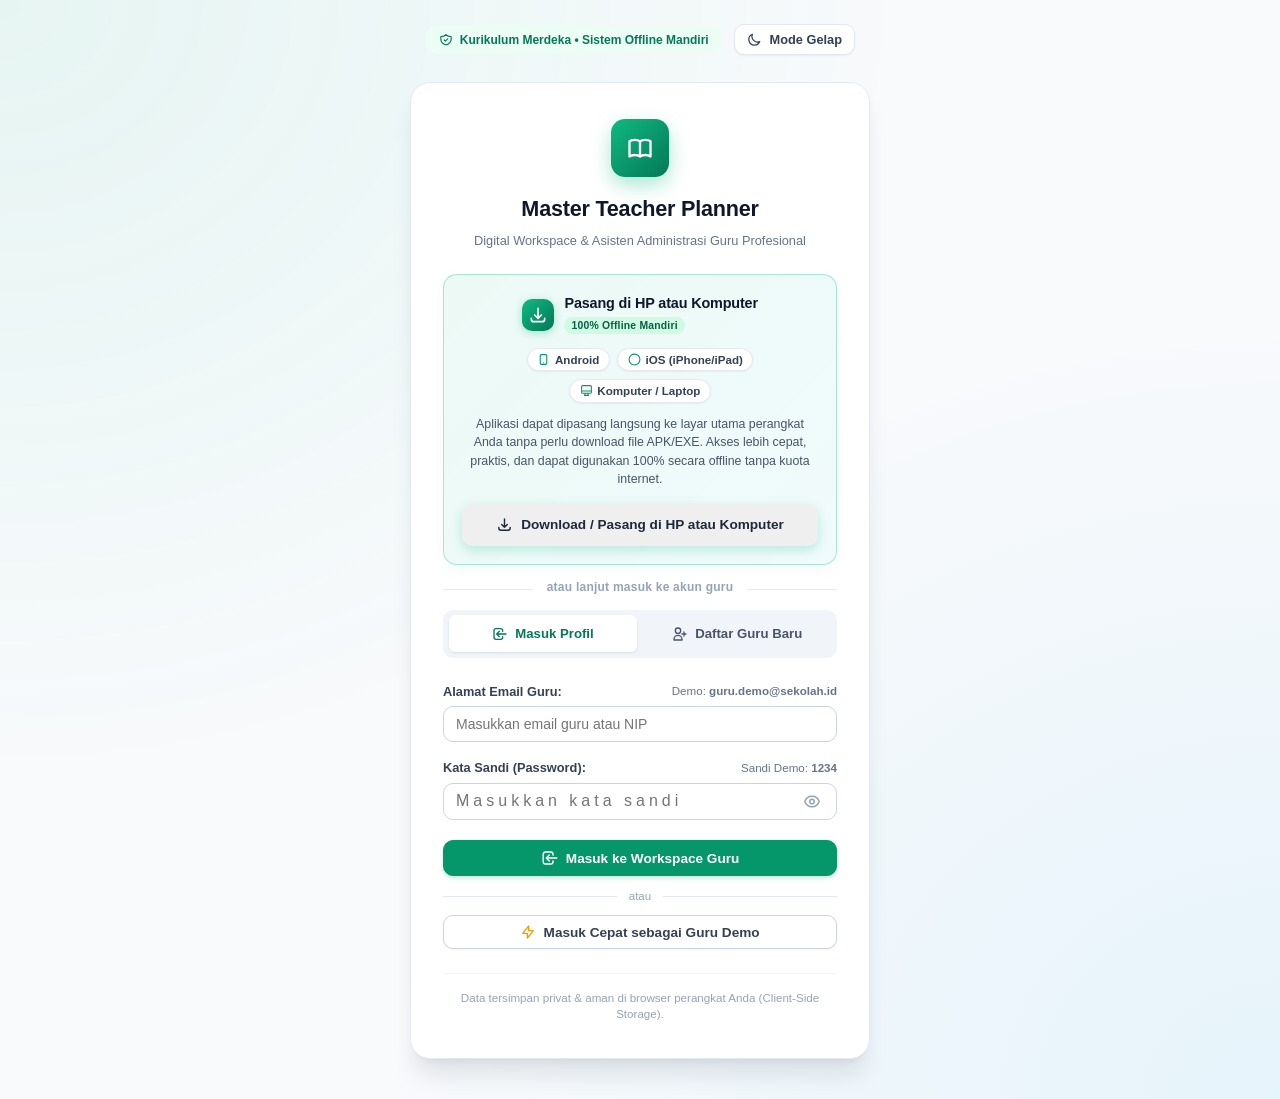
==== index.html @ 34a0576b "feat: inisialisasi struktur lengkap Master Teacher Planner v2.0.4" ====
<!DOCTYPE html>
<html lang="id">
<head>
  <meta charset="UTF-8">
  <meta name="viewport" content="width=device-width, initial-scale=1.0">
  <title>Master Teacher Planner - Perencana & Asisten Administrasi Guru Profesional</title>
  <meta name="description" content="Aplikasi perencana pembelajaran guru lengkap dengan modul ajar RPP, jadwal mengajar, buku nilai digital, absensi, denah tempat duduk, pelacak koreksi tugas, dan asisten AI Kurikulum Merdeka.">
  <meta name="theme-color" content="#059669">
  <meta name="apple-mobile-web-app-capable" content="yes">
  <meta name="apple-mobile-web-app-status-bar-style" content="black-translucent">
  <meta name="apple-mobile-web-app-title" content="TeacherPlanner">
  <link rel="apple-touch-icon" href="icon-192.png">
  <link rel="icon" type="image/png" sizes="192x192" href="icon-192.png">
  <link rel="icon" type="image/png" sizes="512x512" href="icon-512.png">
  <link rel="icon" type="image/svg+xml" href="icon.svg">
  <link rel="manifest" href="manifest.webmanifest">
  <link rel="stylesheet" href="styles.css">
</head>
<body>
  <div id="auth-screen" class="auth-screen" style="display: none;">
    <!-- Top Bar with Centered Pill & Theme Toggle -->
    <div class="auth-top-bar">
      <div class="auth-top-bar-inner">
        <div class="auth-badge-pill">
          <svg width="14" height="14" fill="none" stroke="currentColor" stroke-width="2" viewBox="0 0 24 24"><path stroke-linecap="round" stroke-linejoin="round" d="M9 12l2 2 4-4m5.618-4.016A11.955 11.955 0 0112 2.944a11.955 11.955 0 01-8.618 3.04A12.02 12.02 0 003 9c0 5.591 3.824 10.29 9 11.622 5.176-1.332 9-6.03 9-11.622 0-1.042-.133-2.052-.382-3.016z"/></svg>
          <span>Kurikulum Merdeka • Sistem Offline Mandiri</span>
        </div>
        <button type="button" class="btn btn-secondary btn-sm btn-theme-toggle" onclick="ThemeManager.toggleTheme()" title="Ubah Mode Gelap / Terang">
          <svg class="auth-theme-moon" width="15" height="15" fill="none" stroke="currentColor" stroke-width="2" viewBox="0 0 24 24"><path stroke-linecap="round" stroke-linejoin="round" d="M20.354 15.354A9 9 0 018.646 3.646 9.003 9.003 0 0012 21a9.003 9.003 0 008.354-5.646z"/></svg>
          <svg class="auth-theme-sun" width="15" height="15" fill="none" stroke="currentColor" stroke-width="2" viewBox="0 0 24 24" style="display:none;"><path stroke-linecap="round" stroke-linejoin="round" d="M12 3v1m0 16v1m9-9h-1M4 12H3m15.364 6.364l-.707-.707M6.343 6.343l-.707-.707m12.728 0l-.707.707M6.343 17.657l-.707.707M16 12a4 4 0 11-8 0 4 4 0 018 0z"/></svg>
          <span class="auth-theme-label" id="auth-theme-label">Mode Gelap</span>
        </button>
      </div>
    </div>

    <div class="auth-container">
      <div class="auth-card">
        
        <!-- Brand Header -->
        <div class="auth-header">
          <div class="auth-logo">
            <svg width="28" height="28" fill="none" stroke="currentColor" stroke-width="2" viewBox="0 0 24 24">
              <path stroke-linecap="round" stroke-linejoin="round" d="M12 6.253v13m0-13C10.832 5.477 9.246 5 7.5 5S4.168 5.477 3 6.253v13C4.168 18.477 5.754 18 7.5 18s3.332.477 4.5 1.253m0-13C13.168 5.477 14.754 5 16.5 5c1.747 0 3.332.477 4.5 1.253v13C19.832 18.477 18.247 18 16.5 18c-1.746 0-3.332.477-4.5 1.253"/>
            </svg>
          </div>
          <h2>Master Teacher Planner</h2>
          <p>Digital Workspace & Asisten Administrasi Guru Profesional</p>
        </div>

        <!-- Pilihan Download / Pasang PWA Sebelum Masuk Login -->
        <div class="auth-pwa-choice-card" id="auth-pwa-choice-card">
          <div class="auth-pwa-choice-header">
            <div class="auth-pwa-choice-icon">
              <svg width="20" height="20" fill="none" stroke="currentColor" stroke-width="2" viewBox="0 0 24 24"><path stroke-linecap="round" stroke-linejoin="round" d="M4 16v1a3 3 0 003 3h10a3 3 0 003-3v-1m-4-4l-4 4m0 0l-4-4m4 4V4"/></svg>
            </div>
            <div class="auth-pwa-choice-title-wrap">
              <div class="auth-pwa-choice-title">Pasang di HP atau Komputer</div>
              <span class="auth-pwa-choice-badge">100% Offline Mandiri</span>
            </div>
          </div>

          <!-- Badges Kompatibilitas Multi-Perangkat -->
          <div class="auth-pwa-device-pills">
            <span class="pwa-device-pill">
              <svg width="13" height="13" fill="none" stroke="currentColor" stroke-width="2" viewBox="0 0 24 24"><path stroke-linecap="round" stroke-linejoin="round" d="M12 18h.01M8 21h8a2 2 0 002-2V5a2 2 0 00-2-2H8a2 2 0 00-2 2v14a2 2 0 002 2z"/></svg>
              <span>Android</span>
            </span>
            <span class="pwa-device-pill">
              <svg width="13" height="13" fill="none" stroke="currentColor" stroke-width="2" viewBox="0 0 24 24"><path stroke-linecap="round" stroke-linejoin="round" d="M12 2a10 10 0 100 20 10 10 0 000-20z"/></svg>
              <span>iOS (iPhone/iPad)</span>
            </span>
            <span class="pwa-device-pill">
              <svg width="13" height="13" fill="none" stroke="currentColor" stroke-width="2" viewBox="0 0 24 24"><path stroke-linecap="round" stroke-linejoin="round" d="M9.75 17L9 20l-1 1h8l-1-1-.75-3M3 13h18M5 17h14a2 2 0 002-2V5a2 2 0 00-2-2H5a2 2 0 00-2 2v10a2 2 0 002 2z"/></svg>
              <span>Komputer / Laptop</span>
            </span>
          </div>

          <!-- Narasi Rapi Bebas Teks Teknis -->
          <p class="auth-pwa-choice-narrative">
            Aplikasi dapat dipasang langsung ke layar utama perangkat Anda tanpa perlu download file APK/EXE. Akses lebih cepat, praktis, dan dapat digunakan 100% secara offline tanpa kuota internet.
          </p>

          <!-- Tombol Aksi Pasang PWA -->
          <button type="button" class="btn btn-emerald btn-block btn-pwa-action" id="btn-auth-pwa-install" onclick="PWAManager.promptInstall()" title="Pasang Master Teacher Planner di perangkat Anda">
            <svg width="17" height="17" fill="none" stroke="currentColor" stroke-width="2" viewBox="0 0 24 24"><path stroke-linecap="round" stroke-linejoin="round" d="M4 16v1a3 3 0 003 3h10a3 3 0 003-3v-1m-4-4l-4 4m0 0l-4-4m4 4V4"/></svg>
            <span id="btn-auth-pwa-label">Download / Pasang di HP atau Komputer</span>
          </button>
        </div>

        <!-- Pemisah Pilihan Sebelum Masuk Login -->
        <div class="auth-choice-divider">
          <span>atau lanjut masuk ke akun guru</span>
        </div>

        <!-- Auth Mode Tabs -->
        <div class="auth-tabs">
          <button type="button" class="auth-tab-btn active" id="tab-btn-login" onclick="AuthManager.switchAuthTab('login')">
            <svg width="16" height="16" fill="none" stroke="currentColor" stroke-width="2" viewBox="0 0 24 24"><path stroke-linecap="round" stroke-linejoin="round" d="M11 16l-4-4m0 0l4-4m-4 4h14m-5 4v1a3 3 0 01-3 3H6a3 3 0 01-3-3V7a3 3 0 013-3h7a3 3 0 013 3v1"/></svg>
            <span>Masuk Profil</span>
          </button>
          <button type="button" class="auth-tab-btn" id="tab-btn-register" onclick="AuthManager.switchAuthTab('register')">
            <svg width="16" height="16" fill="none" stroke="currentColor" stroke-width="2" viewBox="0 0 24 24"><path stroke-linecap="round" stroke-linejoin="round" d="M18 9v3m0 0v3m0-3h3m-3 0h-3m-2-5a4 4 0 11-8 0 4 4 0 018 0zM3 20a6 6 0 0112 0v1H3v-1z"/></svg>
            <span>Daftar Guru Baru</span>
          </button>
        </div>

        <!-- TAB 1: FORM LOGIN PROFIL GURU -->
        <div class="auth-tab-pane active" id="pane-auth-login">
          <form id="form-login-teacher" onsubmit="AuthManager.handleLogin(event)">
            <div class="form-group">
              <div style="display:flex; justify-content:space-between; align-items:center; margin-bottom:0.35rem;">
                <label for="login-email-input" class="form-label" style="margin-bottom:0;">Alamat Email Guru:</label>
                <span class="auth-hint-text">Demo: <strong>guru.demo@sekolah.id</strong></span>
              </div>
              <input type="text" id="login-email-input" class="form-control" placeholder="Masukkan email guru atau NIP" required autocomplete="username">
            </div>

            <div class="form-group">
              <div style="display:flex; justify-content:space-between; align-items:center; margin-bottom:0.35rem;">
                <label for="login-password-input" class="form-label" style="margin-bottom:0;">Kata Sandi (Password):</label>
                <span class="auth-hint-text">Sandi Demo: <strong>1234</strong></span>
              </div>
              <div class="pin-input-wrap">
                <input type="password" id="login-password-input" class="form-control" placeholder="Masukkan kata sandi" maxlength="32" required autocomplete="current-password">
                <button type="button" class="btn-toggle-pin" onclick="AuthManager.togglePinVisibility('login-password-input')" title="Lihat/Sembunyikan Sandi">
                  <svg width="18" height="18" fill="none" stroke="currentColor" stroke-width="2" viewBox="0 0 24 24"><path stroke-linecap="round" stroke-linejoin="round" d="M15 12a3 3 0 11-6 0 3 3 0 016 0z"/><path stroke-linecap="round" stroke-linejoin="round" d="M2.458 12C3.732 7.943 7.523 5 12 5c4.478 0 8.268 2.943 9.542 7-1.274 4.057-5.064 7-9.542 7-4.477 0-8.268-2.943-9.542-7z"/></svg>
                </button>
              </div>
            </div>

            <div class="auth-actions">
              <button type="submit" class="btn btn-primary btn-block btn-lg" id="btn-login-submit">
                <svg width="18" height="18" fill="none" stroke="currentColor" stroke-width="2" viewBox="0 0 24 24"><path stroke-linecap="round" stroke-linejoin="round" d="M11 16l-4-4m0 0l4-4m-4 4h14m-5 4v1a3 3 0 01-3 3H6a3 3 0 01-3-3V7a3 3 0 013-3h7a3 3 0 013 3v1"/></svg>
                <span>Masuk ke Workspace Guru</span>
              </button>

              <div class="auth-divider">
                <span>atau</span>
              </div>

              <button type="button" class="btn btn-secondary btn-block" id="btn-quick-demo" onclick="AuthManager.quickDemoLogin()" title="Masuk langsung ke akun percontohan Budi Pratama, S.Pd.">
                <svg width="16" height="16" fill="none" stroke="currentColor" stroke-width="2" viewBox="0 0 24 24" style="color:var(--amber-500);"><path stroke-linecap="round" stroke-linejoin="round" d="M13 10V3L4 14h7v7l9-11h-7z"/></svg>
                <span>Masuk Cepat sebagai Guru Demo</span>
              </button>
            </div>
          </form>
        </div>

        <!-- TAB 2: FORM REGISTRASI GURU BARU -->
        <div class="auth-tab-pane" id="pane-auth-register" style="display:none;">
          <form id="form-register-teacher" onsubmit="AuthManager.handleRegister(event)">
            <div class="form-group">
              <label for="reg-teacher-nama" class="form-label">Nama Lengkap & Gelar: *</label>
              <input type="text" id="reg-teacher-nama" class="form-control" placeholder="Contoh: Dra. Siti Nurhaliza, M.Pd." required>
            </div>

            <div class="form-group">
              <label for="reg-teacher-email" class="form-label">Alamat Email Guru: *</label>
              <input type="email" id="reg-teacher-email" class="form-control" placeholder="Contoh: siti.nurhaliza@sekolah.id" required>
            </div>

            <div class="form-grid-2">
              <div class="form-group">
                <label for="reg-teacher-nip" class="form-label">NIP / NUPTK:</label>
                <input type="text" id="reg-teacher-nip" class="form-control" placeholder="19850101 201001 2 001">
              </div>
              <div class="form-group">
                <label for="reg-teacher-mapel" class="form-label">Mata Pelajaran Utama: *</label>
                <input type="text" id="reg-teacher-mapel" class="form-control" placeholder="Contoh: Matematika" required>
              </div>
            </div>

            <div class="form-group">
              <label for="reg-teacher-sekolah" class="form-label">Nama Sekolah / Madrasah: *</label>
              <input type="text" id="reg-teacher-sekolah" class="form-control" placeholder="Contoh: SMA Negeri 1 Maju Jaya" required>
            </div>

            <div class="form-group">
              <label for="reg-teacher-pin" class="form-label">Buat Kata Sandi / Password: *</label>
              <div class="pin-input-wrap">
                <input type="password" id="reg-teacher-pin" class="form-control" placeholder="Minimal 4 karakter (contoh: 1234)" maxlength="32" required>
                <button type="button" class="btn-toggle-pin" onclick="AuthManager.togglePinVisibility('reg-teacher-pin')" title="Lihat/Sembunyikan Sandi">
                  <svg width="18" height="18" fill="none" stroke="currentColor" stroke-width="2" viewBox="0 0 24 24"><path stroke-linecap="round" stroke-linejoin="round" d="M15 12a3 3 0 11-6 0 3 3 0 016 0z"/><path stroke-linecap="round" stroke-linejoin="round" d="M2.458 12C3.732 7.943 7.523 5 12 5c4.478 0 8.268 2.943 9.542 7-1.274 4.057-5.064 7-9.542 7-4.477 0-8.268-2.943-9.542-7z"/></svg>
                </button>
              </div>
            </div>

            <div class="form-group" style="margin-top:0.65rem; background:linear-gradient(135deg, rgba(16,185,129,0.06), rgba(6,182,212,0.04)); border:1px dashed rgba(16,185,129,0.35); border-radius:var(--radius-md); padding:0.75rem;">
              <div style="display:flex; justify-content:space-between; align-items:center; margin-bottom:0.35rem;">
                <label for="reg-teacher-gas-url" class="form-label" style="margin-bottom:0; font-size:0.775rem; font-weight:700;">
                  <span style="color:var(--emerald-600);">☁️</span> Tautan Database Google Sheets (Opsional):
                </label>
                <span id="reg-cloud-status-badge" style="font-size:0.65rem; font-weight:700; color:var(--slate-500);">Opsional</span>
              </div>
              <input type="url" id="reg-teacher-gas-url" class="form-control" placeholder="https://script.google.com/macros/s/.../exec" style="font-size:0.75rem; padding:0.45rem 0.65rem;">
              <div style="font-size:0.7rem; color:var(--slate-500); margin-top:0.35rem; line-height:1.35;">
                Jika diisi, akun guru dan data Anda langsung tersambung dan disimpan ke Google Spreadsheet Anda.
              </div>
            </div>

            <div class="auth-actions">
              <button type="submit" class="btn btn-primary btn-block btn-lg">
                <svg width="18" height="18" fill="none" stroke="currentColor" stroke-width="2" viewBox="0 0 24 24"><path stroke-linecap="round" stroke-linejoin="round" d="M18 9v3m0 0v3m0-3h3m-3 0h-3m-2-5a4 4 0 11-8 0 4 4 0 018 0zM3 20a6 6 0 0112 0v1H3v-1z"/></svg>
                <span>Daftar & Buka Workspace Baru</span>
              </button>
            </div>
          </form>
        </div>

        <!-- Footer Info -->
        <div class="auth-footer">
          <span>Data tersimpan privat & aman di browser perangkat Anda (Client-Side Storage).</span>
        </div>
      </div>
    </div>
  </div>
  <div id="app-root" style="display: none;">

    <!-- ====================================================================
         Desktop Sidebar Navigation
         ==================================================================== -->
    <aside class="app-sidebar" id="app-sidebar">
      <div class="sidebar-brand">
        <div class="brand-icon">
          <svg width="22" height="22" fill="none" stroke="currentColor" stroke-width="2" viewBox="0 0 24 24">
            <path stroke-linecap="round" stroke-linejoin="round" d="M12 6.253v13m0-13C10.832 5.477 9.246 5 7.5 5S4.168 5.477 3 6.253v13C4.168 18.477 5.754 18 7.5 18s3.332.477 4.5 1.253m0-13C13.168 5.477 14.754 5 16.5 5c1.747 0 3.332.477 4.5 1.253v13C19.832 18.477 18.247 18 16.5 18c-1.746 0-3.332.477-4.5 1.253"/>
          </svg>
        </div>
        <div class="brand-meta">
          <h1>Teacher Planner</h1>
          <span>Master Guru v1.0</span>
        </div>
        <!-- Mobile Drawer Close Button -->
        <button class="sidebar-close-btn" id="btn-sidebar-close" aria-label="Tutup Menu" onclick="Navigation.closeMobileSidebar()">&times;</button>
      </div>

      <nav class="sidebar-nav">
        <div class="nav-section-title">Menu Utama</div>
        <button class="nav-link active" data-view="view-dashboard" onclick="Navigation.switchView('view-dashboard')">
          <svg width="18" height="18" fill="none" stroke="currentColor" stroke-width="2" viewBox="0 0 24 24"><path stroke-linecap="round" stroke-linejoin="round" d="M3 12l2-2m0 0l7-7 7 7M5 10v10a1 1 0 001 1h3m10-11l2 2m-2-2v10a1 1 0 01-1 1h-3m-6 0a1 1 0 001-1v-4a1 1 0 011-1h2a1 1 0 011 1v4a1 1 0 001 1m-6 0h6"/></svg>
          <span>Dashboard</span>
        </button>

        <button class="nav-link" data-view="view-planner" onclick="Navigation.switchView('view-planner')">
          <svg width="18" height="18" fill="none" stroke="currentColor" stroke-width="2" viewBox="0 0 24 24"><path stroke-linecap="round" stroke-linejoin="round" d="M9 12h6m-6 4h6m2 5H7a2 2 0 01-2-2V5a2 2 0 012-2h5.586a1 1 0 01.707.293l5.414 5.414a1 1 0 01.293.707V19a2 2 0 01-2 2z"/></svg>
          <span>Modul & RPP</span>
          <span class="badge" id="sidebar-badge-rpp">2</span>
        </button>

        <button class="nav-link" data-view="view-repository" onclick="Navigation.switchView('view-repository')">
          <svg width="18" height="18" fill="none" stroke="currentColor" stroke-width="2" viewBox="0 0 24 24"><path stroke-linecap="round" stroke-linejoin="round" d="M19 11H5m14 0a2 2 0 012 2v6a2 2 0 01-2 2H5a2 2 0 01-2-2v-6a2 2 0 012-2m14 0V9a2 2 0 00-2-2M5 11V9a2 2 0 012-2m0 0V5a2 2 0 012-2h6a2 2 0 012 2v2M7 7h10"/></svg>
          <span>Materi & Media</span>
          <span class="badge" id="sidebar-badge-materials">2</span>
        </button>

        <button class="nav-link" data-view="view-questions" onclick="Navigation.switchView('view-questions')">
          <svg width="18" height="18" fill="none" stroke="currentColor" stroke-width="2" viewBox="0 0 24 24"><path stroke-linecap="round" stroke-linejoin="round" d="M9 5H7a2 2 0 00-2 2v12a2 2 0 002 2h10a2 2 0 002-2V7a2 2 0 00-2-2h-2M9 5a2 2 0 002 2h2a2 2 0 002-2M9 5a2 2 0 012-2h2a2 2 0 012 2m-3 7h3m-3 4h3m-6-4h.01M9 16h.01"/></svg>
          <span>Bank Soal & Asesmen</span>
          <span class="badge" id="sidebar-badge-questions">8</span>
        </button>

        <button class="nav-link" data-view="view-timetable" onclick="Navigation.switchView('view-timetable')">
          <svg width="18" height="18" fill="none" stroke="currentColor" stroke-width="2" viewBox="0 0 24 24"><path stroke-linecap="round" stroke-linejoin="round" d="M8 7V3m8 4V3m-9 8h10M5 21h14a2 2 0 002-2V7a2 2 0 00-2-2H5a2 2 0 00-2 2v12a2 2 0 002 2z"/></svg>
          <span>Jadwal & Kalender</span>
        </button>

        <button class="nav-link" data-view="view-gradebook" onclick="Navigation.switchView('view-gradebook')">
          <svg width="18" height="18" fill="none" stroke="currentColor" stroke-width="2" viewBox="0 0 24 24"><path stroke-linecap="round" stroke-linejoin="round" d="M9 19v-6a2 2 0 00-2-2H5a2 2 0 00-2 2v6a2 2 0 002 2h2a2 2 0 002-2zm0 0V9a2 2 0 012-2h2a2 2 0 012 2v10m-6 0a2 2 0 002 2h2a2 2 0 002-2m0 0V5a2 2 0 012-2h2a2 2 0 012 2v14a2 2 0 01-2 2h-2a2 2 0 01-2-2z"/></svg>
          <span>Buku Nilai Digital</span>
        </button>

        <div class="nav-section-title">Pengelolaan Kelas</div>
        <button class="nav-link" data-view="view-classroom" onclick="Navigation.switchView('view-classroom')">
          <svg width="18" height="18" fill="none" stroke="currentColor" stroke-width="2" viewBox="0 0 24 24"><path stroke-linecap="round" stroke-linejoin="round" d="M17 20h5v-2a3 3 0 00-5.356-1.857M17 20H7m10 0v-2c0-.656-.126-1.283-.356-1.857M7 20H2v-2a3 3 0 015.356-1.857M7 20v-2c0-.656.126-1.283.356-1.857m0 0a5.002 5.002 0 019.288 0M15 7a3 3 0 11-6 0 3 3 0 016 0zm6 3a2 2 0 11-4 0 2 2 0 014 0zM7 10a2 2 0 11-4 0 2 2 0 014 0z"/></svg>
          <span>Kelas & Absensi</span>
        </button>

        <button class="nav-link" data-view="view-tasks" onclick="Navigation.switchView('view-tasks')">
          <svg width="18" height="18" fill="none" stroke="currentColor" stroke-width="2" viewBox="0 0 24 24"><path stroke-linecap="round" stroke-linejoin="round" d="M9 5H7a2 2 0 00-2 2v12a2 2 0 002 2h10a2 2 0 002-2V7a2 2 0 00-2-2h-2M9 5a2 2 0 002 2h2a2 2 0 002-2M9 5a2 2 0 012-2h2a2 2 0 012 2m-6 9l2 2 4-4"/></svg>
          <span>Koreksi & Tugas Guru</span>
        </button>

        <div class="nav-section-title">Kecerdasan & Ekspor</div>
        <button class="nav-link" data-view="view-ai-export" onclick="Navigation.switchView('view-ai-export')">
          <svg width="18" height="18" fill="none" stroke="currentColor" stroke-width="2" viewBox="0 0 24 24"><path stroke-linecap="round" stroke-linejoin="round" d="M13 10V3L4 14h7v7l9-11h-7z"/></svg>
          <span>Asisten AI & Ekspor</span>
        </button>

        <div class="nav-section-title">Pengaturan</div>
        <button class="nav-link" data-view="view-school-profile" id="nav-btn-school-settings" onclick="Navigation.switchView('view-school-profile')" title="Kustomisasi Profil Sekolah & Logo KOP">
          <svg width="18" height="18" fill="none" stroke="currentColor" stroke-width="2" viewBox="0 0 24 24"><path stroke-linecap="round" stroke-linejoin="round" d="M19 21V5a2 2 0 00-2-2H7a2 2 0 00-2 2v16m14 0h2m-2 0h-5m-9 0H3m2 0h5M9 7h1m-1 4h1m4-4h1m-1 4h1m-5 10v-5a1 1 0 011-1h2a1 1 0 011 1v5m-4 0h4"/></svg>
          <span>Profil & Logo Sekolah</span>
        </button>
        <button class="nav-link" id="nav-btn-cloud-sync" onclick="CloudDBManager.openSyncModal()" title="Koneksi & Sinkronisasi Database Google Sheets">
          <svg width="18" height="18" fill="none" stroke="currentColor" stroke-width="2" viewBox="0 0 24 24"><path stroke-linecap="round" stroke-linejoin="round" d="M3 15a4 4 0 004 4h9a5 5 0 10-.1-9.999 5.002 5.002 0 00-9.78 2.096A4.001 4.001 0 003 15z"/></svg>
          <span>Database Google Sheets</span>
          <span class="badge" id="sidebar-badge-cloud" style="background:var(--slate-400); color:#fff; font-size:0.65rem; padding:1px 6px;">Offline</span>
        </button>
      </nav>

      <!-- Sidebar Teacher Profile Card & Logout -->
      <div class="sidebar-footer">
        <div class="user-card" onclick="AuthManager.openSwitchModal()" title="Klik untuk beralih profil guru">
          <div class="avatar-circle bind-avatar-initial">B</div>
          <div class="user-info">
            <div class="user-name bind-user-name">Memuat profil...</div>
            <div class="user-role bind-school-name">Memuat sekolah...</div>
          </div>
          <svg width="16" height="16" fill="none" stroke="currentColor" stroke-width="2" viewBox="0 0 24 24" style="color: var(--slate-400);"><path stroke-linecap="round" stroke-linejoin="round" d="M8 9l4-4 4 4m0 6l-4 4-4-4"/></svg>
        </div>
        <div class="sidebar-footer-actions" style="display: flex; gap: 0.35rem; margin-top: 0.5rem;">
          <button class="btn btn-ghost btn-xs" onclick="Navigation.switchView('view-school-profile')" title="Pengaturan Identitas & Logo KOP" style="flex: 1; justify-content: center; font-size: 0.725rem;">
            <svg width="13" height="13" fill="none" stroke="currentColor" stroke-width="2" viewBox="0 0 24 24"><path stroke-linecap="round" stroke-linejoin="round" d="M10.325 4.317c.426-1.756 2.924-1.756 3.35 0a1.724 1.724 0 002.573 1.066c1.543-.94 3.31.826 2.37 2.37a1.724 1.724 0 001.065 2.572c1.756.426 1.756 2.924 0 3.35a1.724 1.724 0 00-1.066 2.573c.94 1.543-.826 3.31-2.37 2.37a1.724 1.724 0 00-2.572 1.065c-.426 1.756-2.924 1.756-3.35 0a1.724 1.724 0 00-2.573-1.066c-1.543.94-3.31-.826-2.37-2.37a1.724 1.724 0 00-1.065-2.572c-1.756-.426-1.756-2.924 0-3.35a1.724 1.724 0 001.066-2.573c-.94-1.543.826-3.31 2.37-2.37.996.608 2.296.07 2.572-1.065z"/><circle cx="12" cy="12" r="3"/></svg>
            <span>Atur Logo</span>
          </button>
          <button class="btn btn-ghost btn-xs btn-logout" onclick="AuthManager.logout()" title="Keluar dari akun guru" style="flex: 1; justify-content: center; font-size: 0.725rem;">
            <svg width="13" height="13" fill="none" stroke="currentColor" stroke-width="2" viewBox="0 0 24 24"><path stroke-linecap="round" stroke-linejoin="round" d="M17 16l4-4m0 0l-4-4m4 4H7m6 4v1a3 3 0 01-3 3H6a3 3 0 01-3-3V7a3 3 0 013-3h4a3 3 0 013 3v1"/></svg>
            <span>Keluar</span>
          </button>
        </div>
      </div>
    </aside>

    <!-- Mobile Drawer Backdrop Overlay -->
    <div class="sidebar-backdrop" id="sidebar-backdrop" onclick="Navigation.closeMobileSidebar()"></div>

    <!-- ====================================================================
         Main App Content Area
         ==================================================================== -->
    <main class="app-main">
      <!-- Sticky Top Header -->
      <header class="app-header">
        <div class="header-left">
          <button class="mobile-menu-btn" id="btn-mobile-toggle" aria-label="Buka Menu" onclick="Navigation.toggleMobileSidebar()">
            <svg width="22" height="22" fill="none" stroke="currentColor" stroke-width="2" viewBox="0 0 24 24"><path stroke-linecap="round" stroke-linejoin="round" d="M4 6h16M4 12h16M4 18h16"/></svg>
          </button>
          <div class="page-title-wrap">
            <h2 id="header-dynamic-title">Dashboard Guru</h2>
            <p><span class="bind-user-name">Guru</span> • <span class="bind-school-name">Sekolah</span></p>
          </div>
        </div>

        <div class="header-actions">
          <!-- Theme Toggle Button (Dark / Light Mode) -->
          <button class="btn btn-secondary btn-sm btn-theme-toggle" id="btn-theme-toggle" onclick="ThemeManager.toggleTheme()" title="Ubah Mode Gelap / Terang">
            <svg id="theme-icon-moon" width="15" height="15" fill="none" stroke="currentColor" stroke-width="2" viewBox="0 0 24 24"><path stroke-linecap="round" stroke-linejoin="round" d="M20.354 15.354A9 9 0 018.646 3.646 9.003 9.003 0 0012 21a9.003 9.003 0 008.354-5.646z"/></svg>
            <svg id="theme-icon-sun" width="15" height="15" fill="none" stroke="currentColor" stroke-width="2" viewBox="0 0 24 24" style="display:none;"><path stroke-linecap="round" stroke-linejoin="round" d="M12 3v1m0 16v1m9-9h-1M4 12H3m15.364 6.364l-.707-.707M6.343 6.343l-.707-.707m12.728 0l-.707.707M6.343 17.657l-.707.707M16 12a4 4 0 11-8 0 4 4 0 018 0z"/></svg>
            <span class="theme-label-text" id="theme-toggle-label">Mode Gelap</span>
          </button>
          <button class="btn btn-secondary btn-sm btn-header-extra" onclick="Navigation.switchView('view-school-profile')" title="Pengaturan Profil Sekolah & Logo KOP">
            <svg width="14" height="14" fill="none" stroke="currentColor" stroke-width="2" viewBox="0 0 24 24"><path stroke-linecap="round" stroke-linejoin="round" d="M19 21V5a2 2 0 00-2-2H7a2 2 0 00-2 2v16m14 0h2m-2 0h-5m-9 0H3m2 0h5M9 7h1m-1 4h1m4-4h1m-1 4h1m-5 10v-5a1 1 0 011-1h2a1 1 0 011 1v5m-4 0h4"/></svg>
            <span>Sekolah & Logo</span>
          </button>
          <button class="btn btn-secondary btn-sm btn-header-extra" onclick="Navigation.switchView('view-ai-export')">
            <svg width="14" height="14" fill="none" stroke="currentColor" stroke-width="2" viewBox="0 0 24 24"><path stroke-linecap="round" stroke-linejoin="round" d="M13 10V3L4 14h7v7l9-11h-7z"/></svg>
            <span>Asisten AI</span>
          </button>
          <button class="btn btn-secondary btn-sm btn-header-extra" id="btn-header-pwa-install" onclick="PWAManager.promptInstall()" title="Pasang aplikasi di HP atau Komputer" style="display:none;">
            <svg width="14" height="14" fill="none" stroke="currentColor" stroke-width="2" viewBox="0 0 24 24"><path stroke-linecap="round" stroke-linejoin="round" d="M4 16v1a3 3 0 003 3h10a3 3 0 003-3v-1m-4-4l-4 4m0 0l-4-4m4 4V4"/></svg>
            <span id="btn-header-pwa-label">Pasang App</span>
          </button>
          <button class="btn btn-dark btn-sm" id="btn-header-print" onclick="PrintModule.printCurrentMenu()" title="Cetak Dokumen Sesuai Menu Aktif">
            <svg width="14" height="14" fill="none" stroke="currentColor" stroke-width="2" viewBox="0 0 24 24"><path stroke-linecap="round" stroke-linejoin="round" d="M17 17h2a2 2 0 002-2v-4a2 2 0 00-2-2H5a2 2 0 00-2 2v4a2 2 0 002 2h2m2 4h6a2 2 0 002-2v-4a2 2 0 00-2-2H9a2 2 0 00-2 2v4a2 2 0 002 2zm8-12V5a2 2 0 00-2-2H9a2 2 0 00-2 2v4h10z"/></svg>
            <span id="btn-header-print-label">Cetak Ringkasan</span>
          </button>
        </div>
      </header>

      <!-- Dynamic Page Body -->
      <div class="page-body">

        <section class="app-view active" id="view-dashboard">
          <!-- 4-Column Stat Grid -->
          <div class="stat-grid">
            <div class="stat-card">
              <div class="stat-info">
                <span>Modul & RPP</span>
                <h3 id="stat-total-rpp">0</h3>
                <p>Perencanaan aktif</p>
              </div>
              <div class="stat-icon-wrapper icon-emerald">
                <svg width="22" height="22" fill="none" stroke="currentColor" stroke-width="2" viewBox="0 0 24 24"><path stroke-linecap="round" stroke-linejoin="round" d="M12 6.253v13m0-13C10.832 5.477 9.246 5 7.5 5S4.168 5.477 3 6.253v13C4.168 18.477 5.754 18 7.5 18s3.332.477 4.5 1.253m0-13C13.168 5.477 14.754 5 16.5 5c1.747 0 3.332.477 4.5 1.253v13C19.832 18.477 18.247 18 16.5 18c-1.746 0-3.332.477-4.5 1.253"/></svg>
              </div>
            </div>

            <div class="stat-card">
              <div class="stat-info">
                <span>Total Siswa</span>
                <h3 id="stat-total-students">0</h3>
                <p>Tersebar di seluruh kelas</p>
              </div>
              <div class="stat-icon-wrapper icon-sky">
                <svg width="22" height="22" fill="none" stroke="currentColor" stroke-width="2" viewBox="0 0 24 24"><path stroke-linecap="round" stroke-linejoin="round" d="M17 20h5v-2a3 3 0 00-5.356-1.857M17 20H7m10 0v-2c0-.656-.126-1.283-.356-1.857M7 20H2v-2a3 3 0 015.356-1.857M7 20v-2c0-.656.126-1.283.356-1.857m0 0a5.002 5.002 0 019.288 0M15 7a3 3 0 11-6 0 3 3 0 016 0zm6 3a2 2 0 11-4 0 2 2 0 014 0zM7 10a2 2 0 11-4 0 2 2 0 014 0z"/></svg>
              </div>
            </div>

            <div class="stat-card">
              <div class="stat-info">
                <span>Tumpukan Koreksi</span>
                <h3 id="stat-pending-grading">0 Berkas</h3>
                <p>Tugas belum diperiksa</p>
              </div>
              <div class="stat-icon-wrapper icon-amber">
                <svg width="22" height="22" fill="none" stroke="currentColor" stroke-width="2" viewBox="0 0 24 24"><path stroke-linecap="round" stroke-linejoin="round" d="M9 5H7a2 2 0 00-2 2v12a2 2 0 002 2h10a2 2 0 002-2V7a2 2 0 00-2-2h-2M9 5a2 2 0 002 2h2a2 2 0 002-2M9 5a2 2 0 012-2h2a2 2 0 012 2"/></svg>
              </div>
            </div>

            <div class="stat-card">
              <div class="stat-info">
                <span>Kehadiran Hari Ini</span>
                <h3 id="stat-attendance-rate">100%</h3>
                <p>Rata-rata presensi kelas</p>
              </div>
              <div class="stat-icon-wrapper icon-indigo">
                <svg width="22" height="22" fill="none" stroke="currentColor" stroke-width="2" viewBox="0 0 24 24"><path stroke-linecap="round" stroke-linejoin="round" d="M9 12l2 2 4-4m6 2a9 9 0 11-18 0 9 9 0 0118 0z"/></svg>
              </div>
            </div>
          </div>

          <!-- Quick Action Bar -->
          <div class="quick-action-strip">
            <button class="quick-btn" onclick="PlannerModule.openAddModal()">
              <svg width="18" height="18" fill="none" stroke="currentColor" stroke-width="2" viewBox="0 0 24 24"><path stroke-linecap="round" stroke-linejoin="round" d="M12 4v16m8-8H4"/></svg>
              <span>+ Buat Modul RPP</span>
            </button>
            <button class="quick-btn" onclick="Navigation.switchView('view-classroom')">
              <svg width="18" height="18" fill="none" stroke="currentColor" stroke-width="2" viewBox="0 0 24 24"><path stroke-linecap="round" stroke-linejoin="round" d="M9 5H7a2 2 0 00-2 2v12a2 2 0 002 2h10a2 2 0 002-2V7a2 2 0 00-2-2h-2M9 5a2 2 0 002 2h2a2 2 0 002-2M9 5a2 2 0 012-2h2a2 2 0 012 2m-6 9l2 2 4-4"/></svg>
              <span>Buka Absen Kelas</span>
            </button>
            <button class="quick-btn" onclick="Navigation.switchView('view-gradebook')">
              <svg width="18" height="18" fill="none" stroke="currentColor" stroke-width="2" viewBox="0 0 24 24"><path stroke-linecap="round" stroke-linejoin="round" d="M11 5H6a2 2 0 00-2 2v11a2 2 0 002 2h11a2 2 0 002-2v-5m-1.414-9.414a2 2 0 112.828 2.828L11.828 15H9v-2.828l8.586-8.586z"/></svg>
              <span>Input Nilai Siswa</span>
            </button>
            <button class="quick-btn" onclick="TaskModule.openAddTaskModal()">
              <svg width="18" height="18" fill="none" stroke="currentColor" stroke-width="2" viewBox="0 0 24 24"><path stroke-linecap="round" stroke-linejoin="round" d="M12 9v3m0 0v3m0-3h3m-3 0H9m12 0a9 9 0 11-18 0 9 9 0 0118 0z"/></svg>
              <span>+ Catat Koreksi Tugas</span>
            </button>
          </div>

          <!-- 2-Column Main Dashboard Section -->
          <div class="dashboard-main-grid">
            <!-- Left: Today's Teaching Schedule -->
            <div class="dashboard-card">
              <div class="card-header-flex">
                <h3>
                  <svg width="18" height="18" fill="none" stroke="currentColor" stroke-width="2" viewBox="0 0 24 24" style="color: var(--emerald-600);"><path stroke-linecap="round" stroke-linejoin="round" d="M12 8v4l3 3m6-3a9 9 0 11-18 0 9 9 0 0118 0z"/></svg>
                  Jadwal Mengajar Hari Ini
                </h3>
                <button class="btn btn-ghost btn-sm" onclick="Navigation.switchView('view-timetable')">Lihat Semua Jadwal &rarr;</button>
              </div>
              <div id="dash-schedule-list">
                <!-- Dynamically loaded -->
              </div>
            </div>

            <!-- Right: Urgent Tasks & Marking Workload -->
            <div class="dashboard-card">
              <div class="card-header-flex">
                <h3>
                  <svg width="18" height="18" fill="none" stroke="currentColor" stroke-width="2" viewBox="0 0 24 24" style="color: var(--amber-500);"><path stroke-linecap="round" stroke-linejoin="round" d="M9 5H7a2 2 0 00-2 2v12a2 2 0 002 2h10a2 2 0 002-2V7a2 2 0 00-2-2h-2M9 5a2 2 0 002 2h2a2 2 0 002-2M9 5a2 2 0 012-2h2a2 2 0 012 2"/></svg>
                  Pelacak Tumpukan Koreksi
                </h3>
                <button class="btn btn-ghost btn-sm" onclick="Navigation.switchView('view-tasks')">Kelola &rarr;</button>
              </div>
              <div id="dash-urgent-tasks">
                <!-- Dynamically loaded -->
              </div>
            </div>
          </div>
        </section>
        <!-- Workspace Footer Guru (Tampilan Resmi & Terpadu) -->
        <footer class="app-workspace-footer">
          <div class="workspace-footer-left">
            <span class="footer-dot-live"></span>
            <span>Master Teacher Planner v1.9.0 • Local-First Digital Workspace</span>
          </div>
          <div class="workspace-footer-right">
            <span>Standar Resmi Kurikulum Merdeka Kemendikbudristek • Data Privat di Perangkat</span>
          </div>
        </footer>

      </div>
    </main>

    <!-- ====================================================================
         Mobile Bottom Navigation Bar (5 Touch Items)
         ==================================================================== -->
    <nav class="mobile-bottom-bar" id="mobile-bottom-bar">
      <button class="bottom-nav-item active" data-view="view-dashboard" onclick="Navigation.switchView('view-dashboard')">
        <svg width="20" height="20" fill="none" stroke="currentColor" stroke-width="2" viewBox="0 0 24 24"><path stroke-linecap="round" stroke-linejoin="round" d="M3 12l2-2m0 0l7-7 7 7M5 10v10a1 1 0 001 1h3m10-11l2 2m-2-2v10a1 1 0 01-1 1h-3m-6 0a1 1 0 001-1v-4a1 1 0 011-1h2a1 1 0 011 1v4a1 1 0 001 1m-6 0h6"/></svg>
        <span>Home</span>
      </button>
      <button class="bottom-nav-item" data-view="view-planner" onclick="Navigation.switchView('view-planner')">
        <svg width="20" height="20" fill="none" stroke="currentColor" stroke-width="2" viewBox="0 0 24 24"><path stroke-linecap="round" stroke-linejoin="round" d="M9 12h6m-6 4h6m2 5H7a2 2 0 01-2-2V5a2 2 0 012-2h5.586a1 1 0 01.707.293l5.414 5.414a1 1 0 01.293.707V19a2 2 0 01-2 2z"/></svg>
        <span>Modul RPP</span>
      </button>
      <button class="bottom-nav-item" data-view="view-gradebook" onclick="Navigation.switchView('view-gradebook')">
        <svg width="20" height="20" fill="none" stroke="currentColor" stroke-width="2" viewBox="0 0 24 24"><path stroke-linecap="round" stroke-linejoin="round" d="M9 19v-6a2 2 0 00-2-2H5a2 2 0 00-2 2v6a2 2 0 002 2h2a2 2 0 002-2zm0 0V9a2 2 0 012-2h2a2 2 0 012 2v10m-6 0a2 2 0 002 2h2a2 2 0 002-2m0 0V5a2 2 0 012-2h2a2 2 0 012 2v14a2 2 0 01-2 2h-2a2 2 0 01-2-2z"/></svg>
        <span>Nilai</span>
      </button>
      <button class="bottom-nav-item" data-view="view-classroom" onclick="Navigation.switchView('view-classroom')">
        <svg width="20" height="20" fill="none" stroke="currentColor" stroke-width="2" viewBox="0 0 24 24"><path stroke-linecap="round" stroke-linejoin="round" d="M17 20h5v-2a3 3 0 00-5.356-1.857M17 20H7m10 0v-2c0-.656-.126-1.283-.356-1.857M7 20H2v-2a3 3 0 015.356-1.857M7 20v-2c0-.656.126-1.283.356-1.857m0 0a5.002 5.002 0 019.288 0M15 7a3 3 0 11-6 0 3 3 0 016 0zm6 3a2 2 0 11-4 0 2 2 0 014 0zM7 10a2 2 0 11-4 0 2 2 0 014 0z"/></svg>
        <span>Kelas</span>
      </button>
      <button class="bottom-nav-item bottom-nav-more" id="btn-bottom-nav-more" onclick="Navigation.toggleMobileSidebar()" title="Buka Semua Menu Fitur">
        <svg width="20" height="20" fill="none" stroke="currentColor" stroke-width="2" viewBox="0 0 24 24"><path stroke-linecap="round" stroke-linejoin="round" d="M4 6h16M4 12h16M4 18h16"/></svg>
        <span>Menu Lain</span>
      </button>
    </nav>

  </div>
  <!-- Modals Container (Loaded on-demand via ViewLoader) -->
  <div id="modals-container"></div>

  <!-- Toast Notification Container -->
  <div id="toast-container"></div>

  <!-- Hidden File Input for JSON Restore -->
  <input type="file" id="input-restore-json" accept=".json" style="display: none;" onchange="AIExportModule.handleRestoreJSON(event)">

  <!-- Dedicated Isolated Print Container (100% per-menu PDF separation) -->
  <div id="print-container" class="print-container" style="display: none;"></div>

  <!-- Modular Templates & Modals (Pre-cached in memory for CORS-free file:// and http:// execution) -->
  <script src="views/templates.js"></script>
  <script src="modals/modals.js"></script>

  <!-- Application Logic -->
  <script src="app.js"></script>
</body>
</html>
---- styles.css ----
/* ==========================================================================
   MASTER TEACHER PLANNER - BESPOKE DESIGN SYSTEM (ANTI-AI AESTHETIC)
   Palette: Deep Slate & Refined Emerald | Typography: Human-Crafted Modern
   ========================================================================== */

:root {
  /* Slate Core Palette */
  --slate-950: #020617;
  --slate-900: #0f172a;
  --slate-800: #1e293b;
  --slate-700: #334155;
  --slate-600: #475569;
  --slate-500: #64748b;
  --slate-400: #94a3b8;
  --slate-300: #cbd5e1;
  --slate-200: #e2e8f0;
  --slate-100: #f1f5f9;
  --slate-50:  #f8fafc;
  --white:     #ffffff;

  /* Emerald Teacher Accents */
  --emerald-900: #064e3b;
  --emerald-800: #065f46;
  --emerald-700: #047857;
  --emerald-600: #059669;
  --emerald-500: #10b981;
  --emerald-400: #34d399;
  --emerald-100: #d1fae5;
  --emerald-50:  #ecfdf5;

  /* Semantic Feedback Accents */
  --amber-500: #f59e0b;
  --amber-100: #fef3c7;
  --amber-50:  #fffbeb;
  --rose-600:  #e11d48;
  --rose-500:  #f43f5e;
  --rose-100:  #ffe4e6;
  --rose-50:   #fff1f2;
  --indigo-600:#4f46e5;
  --indigo-100:#e0e7ff;
  --indigo-50: #eef2ff;
  --sky-600:   #0284c7;
  --sky-100:   #e0f2fe;

  /* Dimensions & Spacing */
  --sidebar-width: 260px;
  --header-height: 70px;
  --bottombar-height: 64px;
  --radius-sm: 6px;
  --radius-md: 10px;
  --radius-lg: 14px;
  --radius-xl: 20px;
  --radius-full: 9999px;

  /* Transitions & Shadows */
  --shadow-xs: 0 1px 2px 0 rgba(15, 23, 42, 0.05);
  --shadow-sm: 0 1px 3px 0 rgba(15, 23, 42, 0.08), 0 1px 2px -1px rgba(15, 23, 42, 0.08);
  --shadow-md: 0 4px 6px -1px rgba(15, 23, 42, 0.07), 0 2px 4px -2px rgba(15, 23, 42, 0.05);
  --shadow-lg: 0 10px 15px -3px rgba(15, 23, 42, 0.08), 0 4px 6px -4px rgba(15, 23, 42, 0.04);
  --shadow-xl: 0 20px 25px -5px rgba(15, 23, 42, 0.1), 0 8px 10px -6px rgba(15, 23, 42, 0.06);

  --transition-fast: all 0.18s cubic-bezier(0.4, 0, 0.2, 1);
  --transition-normal: all 0.25s cubic-bezier(0.4, 0, 0.2, 1);
}

/* ==========================================================================
   Base & Reset
   ========================================================================== */
*, *::before, *::after {
  box-sizing: border-box;
  margin: 0;
  padding: 0;
}

html, body {
  width: 100%;
  height: 100%;
  font-family: -apple-system, BlinkMacSystemFont, "Segoe UI", Roboto, "Helvetica Neue", Arial, sans-serif;
  background-color: var(--slate-50);
  color: var(--slate-800);
  line-height: 1.5;
  -webkit-font-smoothing: antialiased;
  -moz-osx-font-smoothing: grayscale;
}

button, input, select, textarea {
  font-family: inherit;
  font-size: inherit;
  color: inherit;
}

a {
  color: inherit;
  text-decoration: none;
}

svg {
  display: inline-block;
  vertical-align: middle;
  flex-shrink: 0;
}

/* ==========================================================================
   Application Layout
   ========================================================================== */
#app-root {
  display: flex;
  min-height: 100vh;
  width: 100%;
  position: relative;
  overflow-x: hidden;
}

/* Sidebar (Desktop) */
.app-sidebar {
  width: var(--sidebar-width);
  background: var(--slate-900);
  color: var(--slate-300);
  display: flex;
  flex-direction: column;
  position: fixed;
  top: 0;
  bottom: 0;
  left: 0;
  z-index: 100;
  transition: var(--transition-normal);
  border-right: 1px solid var(--slate-800);
}

.sidebar-brand {
  padding: 1.5rem 1.25rem;
  display: flex;
  align-items: center;
  gap: 0.75rem;
  border-bottom: 1px solid rgba(255, 255, 255, 0.08);
}

.brand-icon {
  width: 40px;
  height: 40px;
  background: linear-gradient(135deg, var(--emerald-500), var(--emerald-700));
  border-radius: var(--radius-md);
  display: flex;
  align-items: center;
  justify-content: center;
  color: var(--white);
  box-shadow: 0 4px 10px rgba(16, 185, 129, 0.3);
}

.brand-meta h1 {
  font-size: 1rem;
  font-weight: 700;
  color: var(--white);
  letter-spacing: -0.01em;
  line-height: 1.2;
}

.brand-meta span {
  font-size: 0.725rem;
  color: var(--slate-400);
  text-transform: uppercase;
  letter-spacing: 0.05em;
  font-weight: 600;
}

/* Nav Menu */
.sidebar-nav {
  flex: 1;
  padding: 1.25rem 0.75rem;
  overflow-y: auto;
  display: flex;
  flex-direction: column;
  gap: 0.25rem;
}

.nav-section-title {
  font-size: 0.7rem;
  text-transform: uppercase;
  letter-spacing: 0.08em;
  color: var(--slate-500);
  padding: 0.5rem 0.75rem 0.25rem;
  font-weight: 700;
}

.nav-link {
  display: flex;
  align-items: center;
  gap: 0.75rem;
  padding: 0.65rem 0.75rem;
  border-radius: var(--radius-md);
  color: var(--slate-400);
  font-size: 0.875rem;
  font-weight: 500;
  transition: var(--transition-fast);
  cursor: pointer;
  border: none;
  background: transparent;
  width: 100%;
  text-align: left;
}

.nav-link:hover {
  background: rgba(255, 255, 255, 0.05);
  color: var(--slate-100);
}

.nav-link.active {
  background: var(--emerald-600);
  color: var(--white);
  box-shadow: 0 4px 12px rgba(5, 150, 105, 0.35);
  font-weight: 600;
}

.nav-link .badge {
  margin-left: auto;
  padding: 0.15rem 0.5rem;
  border-radius: var(--radius-full);
  font-size: 0.7rem;
  font-weight: 700;
  background: var(--slate-800);
  color: var(--slate-300);
}

.nav-link.active .badge {
  background: rgba(255, 255, 255, 0.2);
  color: var(--white);
}

/* Sidebar Footer (Teacher Profile) */
.sidebar-footer {
  padding: 1rem 0.75rem;
  border-top: 1px solid rgba(255, 255, 255, 0.08);
  background: rgba(0, 0, 0, 0.15);
}

.user-card {
  display: flex;
  align-items: center;
  gap: 0.75rem;
  padding: 0.5rem;
  border-radius: var(--radius-md);
  cursor: pointer;
  transition: var(--transition-fast);
}

.user-card:hover {
  background: rgba(255, 255, 255, 0.06);
}

.avatar-circle {
  width: 36px;
  height: 36px;
  border-radius: var(--radius-full);
  background: var(--slate-700);
  color: var(--emerald-400);
  font-weight: 700;
  display: flex;
  align-items: center;
  justify-content: center;
  font-size: 0.875rem;
  border: 2px solid var(--slate-600);
}

.user-info {
  flex: 1;
  min-width: 0;
}

.user-name {
  font-size: 0.825rem;
  font-weight: 600;
  color: var(--white);
  white-space: nowrap;
  overflow: hidden;
  text-overflow: ellipsis;
}

.user-role {
  font-size: 0.7rem;
  color: var(--slate-400);
  white-space: nowrap;
  overflow: hidden;
  text-overflow: ellipsis;
}

/* Main Content Wrapper */
.app-main {
  flex: 1;
  margin-left: var(--sidebar-width);
  display: flex;
  flex-direction: column;
  min-width: 0;
  min-height: 100vh;
}

/* Header */
.app-header {
  height: var(--header-height);
  background: var(--white);
  border-bottom: 1px solid var(--slate-200);
  display: flex;
  align-items: center;
  justify-content: space-between;
  padding: 0 1.75rem;
  position: sticky;
  top: 0;
  z-index: 90;
  box-shadow: var(--shadow-xs);
}

.header-left {
  display: flex;
  align-items: center;
  gap: 1rem;
}

.mobile-menu-btn {
  display: none;
  background: transparent;
  border: none;
  color: var(--slate-700);
  cursor: pointer;
  padding: 0.5rem;
  border-radius: var(--radius-sm);
}

.page-title-wrap h2 {
  font-size: 1.15rem;
  font-weight: 700;
  color: var(--slate-900);
  letter-spacing: -0.01em;
}

.page-title-wrap p {
  font-size: 0.775rem;
  color: var(--slate-500);
}

.header-actions {
  display: flex;
  align-items: center;
  gap: 0.75rem;
}

/* Common Buttons */
.btn {
  display: inline-flex;
  align-items: center;
  justify-content: center;
  gap: 0.45rem;
  padding: 0.5rem 1rem;
  font-size: 0.85rem;
  font-weight: 600;
  border-radius: var(--radius-md);
  border: 1px solid transparent;
  cursor: pointer;
  transition: var(--transition-fast);
  white-space: nowrap;
  text-decoration: none;
}

.btn:active {
  transform: scale(0.98);
}

.btn-primary {
  background: var(--emerald-600);
  color: var(--white);
  border-color: var(--emerald-600);
  box-shadow: 0 2px 4px rgba(5, 150, 105, 0.25);
}

.btn-primary:hover {
  background: var(--emerald-700);
  border-color: var(--emerald-700);
}

.btn-secondary {
  background: var(--white);
  color: var(--slate-700);
  border-color: var(--slate-300);
  box-shadow: var(--shadow-xs);
}

.btn-secondary:hover {
  background: var(--slate-50);
  border-color: var(--slate-400);
  color: var(--slate-900);
}

.btn-dark {
  background: var(--slate-900);
  color: var(--white);
  border-color: var(--slate-900);
}

.btn-dark:hover {
  background: var(--slate-800);
}

.btn-ghost {
  background: transparent;
  color: var(--slate-600);
  border-color: transparent;
}

.btn-ghost:hover {
  background: var(--slate-100);
  color: var(--slate-900);
}

/* Status Attendance Semantic Button Styles */
.btn-status-izin {
  background-color: #0284c7;
  border-color: #0284c7;
  color: #ffffff;
}
.btn-status-izin:hover {
  background-color: #0369a1;
  border-color: #0369a1;
  color: #ffffff;
}

.btn-status-sakit {
  background-color: #d97706;
  border-color: #d97706;
  color: #ffffff;
}
.btn-status-sakit:hover {
  background-color: #b45309;
  border-color: #b45309;
  color: #ffffff;
}

.btn-status-alpa {
  background-color: var(--rose-600);
  border-color: var(--rose-600);
  color: #ffffff;
}
.btn-status-alpa:hover {
  background-color: #be123c;
  border-color: #be123c;
  color: #ffffff;
}

.badge-qtype {
  background-color: var(--slate-100);
  color: var(--slate-700);
  border: 1px solid var(--slate-200);
  font-size: 0.725rem;
  font-weight: 700;
  border-radius: var(--radius-sm);
  padding: 0.15rem 0.5rem;
  display: inline-block;
}

.btn-sm {
  padding: 0.35rem 0.65rem;
  font-size: 0.775rem;
  border-radius: var(--radius-sm);
}

.btn-icon {
  padding: 0.5rem;
  border-radius: var(--radius-md);
}

/* Page Body */
.page-body {
  flex: 1;
  padding: 1.5rem 1.75rem 3rem;
  max-width: 1400px;
  width: 100%;
  margin: 0 auto;
}

/* View Containers (Single-Page View Switcher) */
.app-view {
  display: none;
  animation: fadeIn 0.2s ease;
}

.app-view.active {
  display: block;
}

@keyframes fadeIn {
  from { opacity: 0; transform: translateY(4px); }
  to   { opacity: 1; transform: translateY(0); }
}

/* ==========================================================================
   Dashboard Components (Anti-AI Grid: 2-3 Columns)
   ========================================================================== */
.stat-grid {
  display: grid;
  grid-template-columns: repeat(auto-fit, minmax(240px, 1fr));
  gap: 1rem;
  margin-bottom: 1.5rem;
}

.stat-card {
  background: var(--white);
  border: 1px solid var(--slate-200);
  border-radius: var(--radius-lg);
  padding: 1.25rem;
  display: flex;
  align-items: flex-start;
  justify-content: space-between;
  box-shadow: var(--shadow-xs);
  transition: var(--transition-fast);
}

.stat-card:hover {
  box-shadow: var(--shadow-md);
  border-color: var(--slate-300);
}

.stat-info span {
  font-size: 0.75rem;
  color: var(--slate-500);
  font-weight: 600;
  text-transform: uppercase;
  letter-spacing: 0.04em;
}

.stat-info h3 {
  font-size: 1.65rem;
  font-weight: 700;
  color: var(--slate-900);
  margin-top: 0.25rem;
  line-height: 1.1;
}

.stat-info p {
  font-size: 0.775rem;
  color: var(--slate-500);
  margin-top: 0.35rem;
}

.stat-icon-wrapper {
  width: 44px;
  height: 44px;
  border-radius: var(--radius-md);
  display: flex;
  align-items: center;
  justify-content: center;
}

.icon-emerald { background: var(--emerald-50); color: var(--emerald-600); }
.icon-sky     { background: var(--sky-50); color: var(--sky-600); }
.icon-amber   { background: var(--amber-50); color: var(--amber-500); }
.icon-rose    { background: var(--rose-50); color: var(--rose-600); }
.icon-indigo  { background: var(--indigo-50); color: var(--indigo-600); }

/* Dashboard 2-Column Section */
.dashboard-main-grid {
  display: grid;
  grid-template-columns: 2fr 1.2fr;
  gap: 1.25rem;
  margin-bottom: 1.5rem;
}

.dashboard-card {
  background: var(--white);
  border: 1px solid var(--slate-200);
  border-radius: var(--radius-lg);
  padding: 1.25rem;
  box-shadow: var(--shadow-xs);
}

.card-header-flex {
  display: flex;
  align-items: center;
  justify-content: space-between;
  margin-bottom: 1rem;
  padding-bottom: 0.75rem;
  border-bottom: 1px solid var(--slate-100);
}

.card-header-flex h3 {
  font-size: 0.975rem;
  font-weight: 700;
  color: var(--slate-900);
  display: flex;
  align-items: center;
  gap: 0.5rem;
}

/* Quick Action Banner */
.quick-action-strip {
  display: grid;
  grid-template-columns: repeat(auto-fit, minmax(180px, 1fr));
  gap: 0.75rem;
  margin-bottom: 1.5rem;
}

.quick-btn {
  background: var(--white);
  border: 1px solid var(--slate-200);
  border-radius: var(--radius-md);
  padding: 0.85rem 1rem;
  display: flex;
  align-items: center;
  gap: 0.75rem;
  color: var(--slate-800);
  font-size: 0.825rem;
  font-weight: 600;
  cursor: pointer;
  transition: var(--transition-fast);
  box-shadow: var(--shadow-xs);
}

.quick-btn:hover {
  background: var(--slate-50);
  border-color: var(--emerald-500);
  color: var(--emerald-700);
  transform: translateY(-2px);
  box-shadow: var(--shadow-sm);
}

.quick-btn svg {
  color: var(--emerald-600);
}

/* Schedule / Task List Items */
.schedule-item {
  display: flex;
  align-items: center;
  justify-content: space-between;
  padding: 0.75rem 0.85rem;
  border-radius: var(--radius-md);
  background: var(--slate-50);
  border: 1px solid var(--slate-200);
  margin-bottom: 0.65rem;
  transition: var(--transition-fast);
}

.schedule-item:hover {
  border-color: var(--slate-300);
  background: var(--white);
}

.time-slot {
  font-size: 0.775rem;
  font-weight: 700;
  color: var(--slate-600);
  background: var(--white);
  padding: 0.25rem 0.5rem;
  border-radius: var(--radius-sm);
  border: 1px solid var(--slate-200);
}

.class-badge {
  font-weight: 700;
  font-size: 0.85rem;
  color: var(--slate-900);
}

.room-badge {
  font-size: 0.725rem;
  color: var(--slate-500);
}

/* ==========================================================================
   Modul 1: Lesson & Unit Planner (RPP / Modul Ajar)
   ========================================================================== */
.toolbar-flex {
  display: flex;
  flex-wrap: wrap;
  align-items: center;
  justify-content: space-between;
  gap: 0.75rem;
  margin-bottom: 1.25rem;
}

.filter-group {
  display: flex;
  align-items: center;
  gap: 0.5rem;
  flex-wrap: wrap;
}

.search-input {
  padding: 0.45rem 0.75rem;
  border: 1px solid var(--slate-300);
  border-radius: var(--radius-md);
  font-size: 0.85rem;
  min-width: 220px;
  background: var(--white);
  outline: none;
  transition: var(--transition-fast);
}

.search-input:focus {
  border-color: var(--emerald-600);
  box-shadow: 0 0 0 3px rgba(16, 185, 129, 0.15);
}

.select-filter {
  padding: 0.45rem 0.75rem;
  border: 1px solid var(--slate-300);
  border-radius: var(--radius-md);
  font-size: 0.85rem;
  background: var(--white);
  outline: none;
  cursor: pointer;
}

.select-filter:focus {
  border-color: var(--emerald-600);
}

/* RPP Cards Grid */
.rpp-grid {
  display: grid;
  grid-template-columns: repeat(auto-fill, minmax(320px, 1fr));
  gap: 1.25rem;
}

.rpp-card {
  background: var(--white);
  border: 1px solid var(--slate-200);
  border-radius: var(--radius-lg);
  padding: 1.25rem;
  display: flex;
  flex-direction: column;
  justify-content: space-between;
  box-shadow: var(--shadow-xs);
  transition: var(--transition-fast);
  position: relative;
}

.rpp-card:hover {
  border-color: var(--slate-300);
  box-shadow: var(--shadow-md);
  transform: translateY(-2px);
}

.rpp-card-badge {
  display: inline-flex;
  align-items: center;
  gap: 0.35rem;
  font-size: 0.725rem;
  font-weight: 700;
  padding: 0.2rem 0.55rem;
  border-radius: var(--radius-full);
  margin-bottom: 0.75rem;
  width: fit-content;
}

.badge-kurikulum {
  background: var(--emerald-50);
  color: var(--emerald-700);
  border: 1px solid var(--emerald-100);
}

.rpp-card h4 {
  font-size: 1.05rem;
  font-weight: 700;
  color: var(--slate-900);
  margin-bottom: 0.5rem;
  line-height: 1.3;
}

.rpp-card-meta {
  font-size: 0.775rem;
  color: var(--slate-500);
  display: flex;
  flex-wrap: wrap;
  gap: 0.65rem;
  margin-bottom: 0.85rem;
}

.rpp-card-preview {
  font-size: 0.825rem;
  color: var(--slate-600);
  line-height: 1.5;
  margin-bottom: 1rem;
  flex: 1;
}

.rpp-card-actions {
  display: flex;
  align-items: center;
  justify-content: space-between;
  padding-top: 0.75rem;
  border-top: 1px solid var(--slate-100);
}

/* ==========================================================================
   Modul 2: Timetable & Academic Calendar
   ========================================================================== */
.view-tabs {
  display: inline-flex;
  background: var(--slate-200);
  padding: 0.25rem;
  border-radius: var(--radius-md);
  gap: 0.25rem;
}

.view-tab {
  padding: 0.4rem 0.85rem;
  border: none;
  background: transparent;
  font-size: 0.8rem;
  font-weight: 600;
  color: var(--slate-600);
  border-radius: var(--radius-sm);
  cursor: pointer;
  transition: var(--transition-fast);
}

.view-tab.active {
  background: var(--white);
  color: var(--slate-900);
  box-shadow: var(--shadow-xs);
}

/* Weekly Timetable Table */
.timetable-container {
  overflow-x: auto;
  background: var(--white);
  border: 1px solid var(--slate-200);
  border-radius: var(--radius-lg);
  box-shadow: var(--shadow-xs);
  margin-top: 1rem;
}

.timetable-grid {
  width: 100%;
  border-collapse: collapse;
  min-width: 800px;
}

.timetable-grid th, .timetable-grid td {
  border: 1px solid var(--slate-200);
  padding: 0.75rem;
  vertical-align: top;
}

.timetable-grid th {
  background: var(--slate-50);
  font-size: 0.8rem;
  font-weight: 700;
  color: var(--slate-700);
  text-align: center;
}

.timetable-cell {
  min-height: 80px;
}

.timetable-day-header {
  background-color: var(--slate-50);
  color: var(--slate-800);
  font-weight: 700;
}

.timetable-slot-card {
  background: var(--emerald-50);
  border-left: 3px solid var(--emerald-600);
  border-radius: var(--radius-sm);
  padding: 0.5rem;
  font-size: 0.775rem;
  margin-bottom: 0.5rem;
  box-shadow: var(--shadow-xs);
}

.timetable-slot-card strong {
  display: block;
  color: var(--slate-900);
}

.timetable-slot-card span {
  color: var(--slate-600);
  font-size: 0.7rem;
}

/* ==========================================================================
   Modul 3: Digital Gradebook (Buku Nilai Digital)
   ========================================================================== */
.grade-weight-banner {
  background: var(--slate-100);
  border: 1px solid var(--slate-200);
  border-radius: var(--radius-md);
  padding: 0.75rem 1rem;
  display: flex;
  align-items: center;
  justify-content: space-between;
  flex-wrap: wrap;
  gap: 0.75rem;
  font-size: 0.825rem;
  margin-bottom: 1rem;
}

.weight-tags {
  display: flex;
  align-items: center;
  gap: 0.75rem;
  font-weight: 600;
}

.weight-pill {
  padding: 0.25rem 0.5rem;
  background: var(--white);
  border-radius: var(--radius-sm);
  border: 1px solid var(--slate-300);
}

/* Table Style Anti-Teks Kepotong */
.table-responsive {
  width: 100%;
  overflow-x: auto;
  background: var(--white);
  border: 1px solid var(--slate-200);
  border-radius: var(--radius-lg);
  box-shadow: var(--shadow-xs);
}

.data-table {
  width: 100%;
  border-collapse: collapse;
  text-align: left;
  font-size: 0.85rem;
}

.data-table th {
  background: var(--slate-50);
  color: var(--slate-700);
  font-weight: 700;
  padding: 0.75rem 1rem;
  border-bottom: 2px solid var(--slate-200);
  white-space: nowrap;
}

.data-table td {
  padding: 0.75rem 1rem;
  border-bottom: 1px solid var(--slate-100);
  vertical-align: middle;
}

.data-table tr:hover {
  background: var(--slate-50);
}

.grade-input {
  width: 65px;
  padding: 0.35rem 0.5rem;
  border: 1px solid var(--slate-300);
  border-radius: var(--radius-sm);
  text-align: center;
  font-weight: 600;
  outline: none;
}

.grade-input:focus {
  border-color: var(--emerald-600);
  box-shadow: 0 0 0 2px rgba(16, 185, 129, 0.2);
}

.student-clickable-cell {
  cursor: pointer;
  transition: all 0.2s ease;
  user-select: none;
}

.student-clickable-cell:hover {
  background-color: rgba(5, 150, 105, 0.08) !important;
}

.student-clickable-cell:hover div:first-child span {
  color: var(--emerald-600) !important;
  text-decoration: underline;
}

[data-theme="dark"] .student-clickable-cell:hover {
  background-color: rgba(16, 185, 129, 0.16) !important;
}

[data-theme="dark"] .student-clickable-cell:hover div:first-child span {
  color: #34d399 !important;
}

.predicate-badge {
  display: inline-block;
  font-weight: 700;
  font-size: 0.775rem;
  padding: 0.2rem 0.6rem;
  border-radius: var(--radius-full);
  text-align: center;
}

.pred-A { background: var(--emerald-100); color: var(--emerald-800); }
.pred-B { background: var(--sky-100); color: var(--sky-800); }
.pred-C { background: var(--amber-100); color: var(--amber-800); }
.pred-D { background: var(--rose-100); color: var(--rose-800); }

/* ==========================================================================
   Modul 4: Classroom Management & Seating Chart
   ========================================================================== */
.classroom-subnav {
  display: flex;
  gap: 0.5rem;
  margin-bottom: 1.25rem;
  border-bottom: 1px solid var(--slate-200);
  padding-bottom: 0.5rem;
}

.subnav-btn {
  background: transparent;
  border: none;
  font-size: 0.85rem;
  font-weight: 600;
  color: var(--slate-500);
  padding: 0.45rem 0.85rem;
  border-radius: var(--radius-md);
  cursor: pointer;
  transition: var(--transition-fast);
}

.subnav-btn:hover {
  color: var(--slate-900);
  background: var(--slate-100);
}

.subnav-btn.active {
  color: var(--emerald-700);
  background: var(--emerald-50);
  font-weight: 700;
}

/* Seating Chart Grid */
.seating-chart-board {
  background: var(--slate-100);
  border: 2px dashed var(--slate-300);
  border-radius: var(--radius-lg);
  padding: 1.5rem;
  min-height: 420px;
}

.teacher-podium {
  background: var(--slate-800);
  color: var(--white);
  text-align: center;
  padding: 0.5rem;
  border-radius: var(--radius-md);
  font-size: 0.8rem;
  font-weight: 700;
  max-width: 300px;
  margin: 0 auto 2rem;
  letter-spacing: 0.05em;
  box-shadow: var(--shadow-sm);
}

.desk-grid {
  display: grid;
  grid-template-columns: repeat(auto-fit, minmax(130px, 1fr));
  gap: 1rem;
  max-width: 900px;
  margin: 0 auto;
}

.desk-slot {
  background: var(--white);
  border: 1px solid var(--slate-300);
  border-radius: var(--radius-md);
  padding: 0.75rem 0.5rem;
  text-align: center;
  box-shadow: var(--shadow-xs);
  cursor: pointer;
  transition: var(--transition-fast);
  min-height: 85px;
  display: flex;
  flex-direction: column;
  justify-content: center;
}

.desk-slot:hover {
  border-color: var(--emerald-500);
  transform: translateY(-2px);
  box-shadow: var(--shadow-sm);
}

.desk-slot.occupied {
  border-color: var(--emerald-400);
  background: var(--emerald-50);
}

.desk-number {
  font-size: 0.65rem;
  font-weight: 700;
  color: var(--slate-400);
  text-transform: uppercase;
  margin-bottom: 0.25rem;
}

.desk-student-name {
  font-size: 0.8rem;
  font-weight: 600;
  color: var(--slate-900);
  line-height: 1.2;
}

/* Random Student Picker */
.picker-container {
  max-width: 540px;
  margin: 2rem auto;
  text-align: center;
  background: var(--white);
  border: 1px solid var(--slate-200);
  border-radius: var(--radius-xl);
  padding: 2.5rem 1.75rem;
  box-shadow: var(--shadow-lg);
}

.picker-display {
  min-height: 140px;
  display: flex;
  flex-direction: column;
  align-items: center;
  justify-content: center;
  background: var(--slate-900);
  color: var(--white);
  border-radius: var(--radius-lg);
  padding: 1.5rem;
  margin-bottom: 1.5rem;
  position: relative;
  overflow: hidden;
  box-shadow: inset 0 2px 4px rgba(0, 0, 0, 0.4);
}

.picker-name {
  font-size: 1.75rem;
  font-weight: 800;
  letter-spacing: -0.01em;
  color: var(--emerald-400);
  transition: all 0.1s ease;
}

.picker-sub {
  font-size: 0.85rem;
  color: var(--slate-400);
  margin-top: 0.25rem;
}

.pulsing {
  animation: pulseName 0.12s infinite alternate;
}

@keyframes pulseName {
  from { transform: scale(0.96); opacity: 0.7; }
  to   { transform: scale(1.04); opacity: 1; }
}

/* ==========================================================================
   Modul 5: Task Manager & Marking Tracker
   ========================================================================== */
.task-workload-grid {
  display: grid;
  grid-template-columns: 1.2fr 1fr;
  gap: 1.5rem;
}

.marking-card {
  background: var(--white);
  border: 1px solid var(--slate-200);
  border-radius: var(--radius-lg);
  padding: 1.25rem;
  margin-bottom: 1rem;
  box-shadow: var(--shadow-xs);
}

.progress-bar-bg {
  width: 100%;
  height: 8px;
  background: var(--slate-200);
  border-radius: var(--radius-full);
  overflow: hidden;
  margin: 0.75rem 0 0.5rem;
}

.progress-bar-fill {
  height: 100%;
  background: linear-gradient(90deg, var(--emerald-500), var(--emerald-600));
  border-radius: var(--radius-full);
  transition: width 0.3s ease;
}

/* ==========================================================================
   Modul 6: AI Assistant & Export Hub
   ========================================================================== */
.ai-hub-container {
  display: grid;
  grid-template-columns: 1fr 1.2fr;
  gap: 1.5rem;
}

.ai-prompt-box {
  background: var(--white);
  border: 1px solid var(--slate-200);
  border-radius: var(--radius-lg);
  padding: 1.25rem;
  box-shadow: var(--shadow-xs);
}

.ai-output-box {
  background: var(--slate-900);
  color: var(--slate-100);
  border-radius: var(--radius-lg);
  padding: 1.25rem;
  min-height: 400px;
  display: flex;
  flex-direction: column;
}

.ai-output-content {
  flex: 1;
  font-size: 0.875rem;
  line-height: 1.7;
  overflow-y: auto;
  white-space: pre-wrap;
  color: var(--slate-200);
  background: rgba(0, 0, 0, 0.25);
  padding: 1rem;
  border-radius: var(--radius-md);
  border: 1px solid var(--slate-800);
}

/* ==========================================================================
   Modals & Overlays
   ========================================================================== */
.modal-overlay {
  position: fixed;
  top: 0;
  left: 0;
  right: 0;
  bottom: 0;
  background: rgba(15, 23, 42, 0.65);
  backdrop-filter: blur(4px);
  z-index: 1000;
  display: none;
  align-items: center;
  justify-content: center;
  padding: 1rem;
}

.modal-overlay.active {
  display: flex;
  animation: modalFadeIn 0.2s ease;
}

@keyframes modalFadeIn {
  from { opacity: 0; }
  to   { opacity: 1; }
}

.modal-dialog {
  background: var(--white);
  border-radius: var(--radius-lg);
  max-width: 620px;
  width: 100%;
  max-height: 90vh;
  display: flex;
  flex-direction: column;
  box-shadow: var(--shadow-xl);
  border: 1px solid var(--slate-200);
  overflow: hidden;
}

.modal-dialog.modal-lg {
  max-width: 860px;
}

.modal-header {
  padding: 1.25rem 1.5rem;
  border-bottom: 1px solid var(--slate-200);
  display: flex;
  align-items: center;
  justify-content: space-between;
}

.modal-header h3 {
  font-size: 1.1rem;
  font-weight: 700;
  color: var(--slate-900);
}

.modal-body {
  padding: 1.5rem;
  overflow-y: auto;
  flex: 1;
}

.modal-footer {
  padding: 1rem 1.5rem;
  border-top: 1px solid var(--slate-200);
  background: var(--slate-50);
  display: flex;
  align-items: center;
  justify-content: flex-end;
  gap: 0.75rem;
}

/* Forms */
.form-group {
  margin-bottom: 1rem;
}

.form-label {
  display: block;
  font-size: 0.8rem;
  font-weight: 600;
  color: var(--slate-700);
  margin-bottom: 0.35rem;
}

.form-control {
  width: 100%;
  padding: 0.55rem 0.75rem;
  border: 1px solid var(--slate-300);
  border-radius: var(--radius-md);
  font-size: 0.875rem;
  color: var(--slate-900);
  background: var(--white);
  outline: none;
  transition: var(--transition-fast);
}

.form-control:focus {
  border-color: var(--emerald-600);
  box-shadow: 0 0 0 3px rgba(16, 185, 129, 0.15);
}

textarea.form-control {
  min-height: 80px;
  resize: vertical;
}

.form-row-2 {
  display: grid;
  grid-template-columns: 1fr 1fr;
  gap: 0.75rem;
}

/* Toast Notifications */
#toast-container {
  position: fixed;
  bottom: 1.5rem;
  right: 1.5rem;
  z-index: 2000;
  display: flex;
  flex-direction: column;
  gap: 0.5rem;
  pointer-events: none;
}

.toast {
  pointer-events: auto;
  background: var(--slate-900);
  color: var(--white);
  padding: 0.75rem 1rem;
  border-radius: var(--radius-md);
  box-shadow: var(--shadow-lg);
  font-size: 0.825rem;
  display: flex;
  align-items: center;
  gap: 0.65rem;
  min-width: 260px;
  max-width: 360px;
  animation: toastSlide 0.25s ease;
  border-left: 4px solid var(--emerald-500);
}

.toast.toast-error {
  border-left-color: var(--rose-500);
}

@keyframes toastSlide {
  from { transform: translateX(100%); opacity: 0; }
  to   { transform: translateX(0); opacity: 1; }
}

/* ==========================================================================
   Mobile Bottom Navigation Bar
   ========================================================================== */
.mobile-bottom-bar {
  display: none;
  position: fixed;
  bottom: 0;
  left: 0;
  right: 0;
  height: var(--bottombar-height);
  background: var(--slate-900);
  border-top: 1px solid var(--slate-800);
  z-index: 95;
  justify-content: space-around;
  align-items: center;
  padding: 0 0.5rem;
}

.bottom-nav-item {
  display: flex;
  flex-direction: column;
  align-items: center;
  justify-content: center;
  background: transparent;
  border: none;
  color: var(--slate-400);
  font-size: 0.675rem;
  font-weight: 500;
  gap: 0.2rem;
  cursor: pointer;
  padding: 0.4rem;
  border-radius: var(--radius-sm);
  transition: var(--transition-fast);
}

.bottom-nav-item.active {
  color: var(--emerald-400);
  font-weight: 700;
}

.bottom-nav-item svg {
  width: 20px;
  height: 20px;
}

/* ==========================================================================
   Print / Official Supervision Mode
   ========================================================================== */
@media print {
  *,
  *::before,
  *::after,
  html,
  body,
  [data-theme="dark"],
  [data-theme="dark"] body,
  [data-theme="dark"] * {
    color: #0f172a !important;
    background-color: transparent !important;
    box-shadow: none !important;
    text-shadow: none !important;
  }

  html,
  body,
  [data-theme="dark"],
  [data-theme="dark"] body,
  .app-main,
  .page-body,
  .exam-paper-wrap {
    background: #ffffff !important;
    background-color: #ffffff !important;
    color: #0f172a !important;
  }

  h1, h2, h3, h4, h5, h6,
  p, span, strong, b, td, th, li, a, div, label,
  [data-theme="dark"] h1, [data-theme="dark"] h2, [data-theme="dark"] h3,
  [data-theme="dark"] h4, [data-theme="dark"] h5, [data-theme="dark"] h6,
  [data-theme="dark"] p, [data-theme="dark"] span, [data-theme="dark"] strong,
  [data-theme="dark"] b, [data-theme="dark"] td, [data-theme="dark"] th,
  [data-theme="dark"] li, [data-theme="dark"] a, [data-theme="dark"] label {
    color: #0f172a !important;
    -webkit-text-fill-color: #0f172a !important;
  }

  /* Sembunyikan seluruh elemen navigasi, tombol, notifikasi, dan footer web saat dicetak */
  .app-sidebar,
  .app-header,
  .mobile-bottom-bar,
  .toolbar-flex,
  .btn,
  .no-print,
  #toast-container,
  .app-workspace-footer,
  .pwa-install-action-box,
  .floating-quick-action,
  .action-buttons,
  .modal-overlay,
  .modal-dialog {
    display: none !important;
  }

  .app-main {
    margin-left: 0 !important;
    padding: 0 !important;
    width: 100% !important;
  }

  .page-body {
    padding: 0 !important;
    max-width: 100% !important;
  }

  .print-supervisi-header {
    display: block !important;
    border-bottom: 3px double #000 !important;
    padding-bottom: 12px;
    margin-bottom: 20px;
    text-align: center;
  }

  .material-card,
  .card,
  .panel-card,
  .content-card,
  .task-card,
  .meeting-card {
    background: #ffffff !important;
    border: 1px solid #475569 !important;
    page-break-inside: avoid;
    break-inside: avoid;
    box-shadow: none !important;
    margin-bottom: 1rem;
  }

  .badge,
  .badge-model,
  .badge-diff-dasar,
  .badge-diff-menengah,
  .badge-diff-pengayaan,
  .media-chip {
    background: #f8fafc !important;
    color: #0f172a !important;
    border: 1px solid #64748b !important;
  }

  .data-table {
    border: 1px solid #000 !important;
    width: 100% !important;
    border-collapse: collapse !important;
  }

  .data-table th,
  .data-table td {
    border: 1px solid #000 !important;
    padding: 6px 10px !important;
    color: #000 !important;
    background: #fff !important;
  }
}

.print-supervisi-header {
  display: none;
}

/* ==========================================================================
   Responsive Breakpoints
   ========================================================================== */
@media (max-width: 992px) {
  .dashboard-main-grid, .task-workload-grid, .ai-hub-container {
    grid-template-columns: 1fr;
  }
}

@media (max-width: 768px) {
  .app-sidebar {
    transform: translateX(-100%);
  }
  .app-sidebar.mobile-open {
    transform: translateX(0);
  }
  .app-main {
    margin-left: 0;
    padding-bottom: var(--bottombar-height);
  }
  .mobile-menu-btn {
    display: block;
  }
  .mobile-bottom-bar {
    display: flex;
  }
  .form-row-2 {
    grid-template-columns: 1fr;
  }
  .page-body {
    padding: 1rem;
  }
}

/* ==========================================================================
   Modul 7: Learning Content & Material Repository
   ========================================================================== */
.material-grid {
  display: grid;
  grid-template-columns: repeat(auto-fill, minmax(320px, 1fr));
  gap: 1.25rem;
}

.material-card {
  background: var(--white);
  border: 1px solid var(--slate-200);
  border-radius: var(--radius-lg);
  padding: 1.25rem;
  display: flex;
  flex-direction: column;
  justify-content: space-between;
  box-shadow: var(--shadow-xs);
  transition: var(--transition-fast);
}

.material-card:hover {
  border-color: var(--emerald-400);
  box-shadow: var(--shadow-md);
  transform: translateY(-2px);
}

.badge-diff-dasar {
  background: var(--emerald-50);
  color: var(--emerald-700);
  border: 1px solid var(--emerald-200);
}

.badge-diff-menengah {
  background: var(--sky-50);
  color: var(--sky-700);
  border: 1px solid var(--sky-200);
}

.badge-diff-pengayaan {
  background: var(--amber-50);
  color: var(--amber-700);
  border: 1px solid var(--amber-200);
}

.badge-model {
  background: var(--slate-100);
  color: var(--slate-700);
  border: 1px solid var(--slate-200);
  font-size: 0.7rem;
  font-weight: 600;
  padding: 0.15rem 0.5rem;
  border-radius: var(--radius-sm);
}

.media-chips-wrap {
  display: flex;
  flex-wrap: wrap;
  gap: 0.45rem;
  margin: 0.75rem 0;
}

.media-chip {
  display: inline-flex;
  align-items: center;
  gap: 0.35rem;
  font-size: 0.725rem;
  padding: 0.25rem 0.6rem;
  border-radius: var(--radius-full);
  background: var(--slate-100);
  color: var(--slate-700);
  border: 1px solid var(--slate-200);
  cursor: pointer;
  transition: var(--transition-fast);
}

.media-chip:hover {
  background: var(--emerald-50);
  color: var(--emerald-700);
  border-color: var(--emerald-300);
}

/* ==========================================================================
   Modul 8: Question Bank & Bloom Taxonomy Assessment
   ========================================================================== */
.bloom-indicator {
  display: inline-flex;
  align-items: center;
  gap: 0.35rem;
  font-size: 0.7rem;
  font-weight: 800;
  padding: 0.2rem 0.55rem;
  border-radius: var(--radius-full);
  letter-spacing: 0.03em;
  text-transform: uppercase;
}

.badge-lots {
  background: var(--emerald-100);
  color: var(--emerald-900);
  border: 1px solid var(--emerald-300);
}

.badge-mots {
  background: var(--sky-100);
  color: var(--sky-900);
  border: 1px solid var(--sky-300);
}

.badge-hots {
  background: var(--rose-100);
  color: var(--rose-900);
  border: 1px solid var(--rose-300);
}

.question-item-card {
  background: var(--white);
  border: 1px solid var(--slate-200);
  border-radius: var(--radius-lg);
  padding: 1.25rem;
  margin-bottom: 1rem;
  box-shadow: var(--shadow-xs);
  transition: var(--transition-fast);
}

.question-item-card:hover {
  border-color: var(--slate-300);
  box-shadow: var(--shadow-sm);
}

.stimulus-box {
  background: var(--slate-50);
  border-left: 3px solid var(--slate-400);
  padding: 0.75rem 1rem;
  border-radius: 0 var(--radius-md) var(--radius-md) 0;
  font-size: 0.825rem;
  color: var(--slate-700);
  margin-bottom: 0.75rem;
  line-height: 1.6;
}

.question-options-list {
  display: grid;
  gap: 0.45rem;
  margin: 0.75rem 0;
}

.option-pill {
  padding: 0.5rem 0.75rem;
  border: 1px solid var(--slate-200);
  border-radius: var(--radius-md);
  font-size: 0.825rem;
  display: flex;
  align-items: center;
  gap: 0.5rem;
  background: var(--white);
}

.option-pill.correct {
  background: var(--emerald-50);
  border-color: var(--emerald-500);
  color: var(--emerald-800);
  font-weight: 700;
}

.explanation-box {
  background: var(--emerald-50);
  border: 1px solid var(--emerald-200);
  border-radius: var(--radius-md);
  padding: 0.65rem 0.85rem;
  font-size: 0.775rem;
  color: var(--emerald-900);
  margin-top: 0.5rem;
}

.scoring-guide-box {
  background: var(--slate-100);
  border: 1px solid var(--slate-200);
  border-radius: var(--radius-md);
  padding: 0.65rem 0.85rem;
  font-size: 0.775rem;
  color: var(--slate-800);
  margin-top: 0.5rem;
}

/* Exam Paper Print Styling */
.exam-paper-wrap {
  background: var(--white);
  padding: 2rem;
  max-width: 800px;
  margin: 0 auto;
  border: 1px solid var(--slate-200);
  border-radius: var(--radius-md);
  box-shadow: var(--shadow-md);
}

.exam-kop {
  text-align: center;
  border-bottom: 3px double #000;
  padding-bottom: 0.75rem;
  margin-bottom: 1.25rem;
}

.exam-kop h2 {
  font-size: 1.15rem;
  font-weight: 800;
  text-transform: uppercase;
}

.exam-kop h3 {
  font-size: 1rem;
  font-weight: 700;
}

.exam-meta-grid {
  display: grid;
  grid-template-columns: 1fr 1fr;
  font-size: 0.825rem;
  gap: 0.5rem;
  margin-bottom: 1rem;
  padding-bottom: 0.75rem;
  border-bottom: 1px solid var(--slate-300);
}

/* ==========================================================================
   Kurikulum Merdeka Badges (Fase A - F & Kokurikuler P5)
   ========================================================================== */
.badge-fase {
  display: inline-flex;
  align-items: center;
  gap: 0.35rem;
  font-size: 0.7rem;
  font-weight: 700;
  padding: 0.2rem 0.55rem;
  border-radius: var(--radius-full);
  letter-spacing: 0.02em;
}

.badge-fase-a {
  background: #ecfdf5;
  color: #047857;
  border: 1px solid #a7f3d0;
}

.badge-fase-b {
  background: #f0fdf4;
  color: #15803d;
  border: 1px solid #bbf7d0;
}

.badge-fase-c {
  background: #f0f9ff;
  color: #0369a1;
  border: 1px solid #bae6fd;
}

.badge-fase-d {
  background: #eef2ff;
  color: #4338ca;
  border: 1px solid #c7d2fe;
}

.badge-fase-e {
  background: #faf5ff;
  color: #7e22ce;
  border: 1px solid #e9d5ff;
}

.badge-fase-f {
  background: #fff1f2;
  color: #be123c;
  border: 1px solid #fecdd3;
}

.badge-p5 {
  background: #fffbeb;
  color: #b45309;
  border: 1px solid #fde68a;
  font-weight: 800;
  box-shadow: 0 1px 3px rgba(245, 158, 11, 0.15);
}

.badge-intrakurikuler {
  background: #f8fafc;
  color: #475569;
  border: 1px solid #e2e8f0;
}

.p5-theme-tag {
  background: #fef3c7;
  color: #92400e;
  padding: 0.2rem 0.5rem;
  border-radius: var(--radius-sm);
  font-size: 0.725rem;
  font-weight: 600;
  display: inline-block;
  margin-top: 0.25rem;
}

/* ==========================================================================
   THEME TOGGLE BUTTON COMPONENT
   ========================================================================== */
.btn-theme-toggle {
  display: inline-flex;
  align-items: center;
  gap: 0.45rem;
  padding: 0.45rem 0.75rem;
  border-radius: var(--radius-md);
  font-size: 0.8rem;
  font-weight: 600;
  cursor: pointer;
  transition: var(--transition-fast);
  border: 1px solid var(--slate-200);
  background: var(--white);
  color: var(--slate-700);
}

.btn-theme-toggle:hover {
  background: var(--slate-100);
  color: var(--slate-900);
  border-color: var(--slate-300);
}

.btn-theme-toggle svg {
  transition: transform 0.25s ease;
  flex-shrink: 0;
}

.btn-theme-toggle:hover svg {
  transform: rotate(18deg);
}

.theme-label-text {
  font-size: 0.775rem;
  font-weight: 600;
  white-space: nowrap;
}

/* ==========================================================================
   MODE GELAP (DARK THEME ENGINE) - SELURUH TULISAN MENJADI PUTIH
   ========================================================================== */
[data-theme="dark"] {
  color-scheme: dark;
  --slate-950: #050811;
  --slate-900: #0b1120;
  --slate-800: #131d31;
  --slate-700: #1e2c47;
  --slate-600: #94a3b8;
  --slate-500: #cbd5e1;
  --slate-400: #e2e8f0;
  --slate-300: #f1f5f9;
  --slate-200: #2a3852;
  --slate-100: #172238;
  --slate-50:  #0f172a;
  --white:     #0f172a;

  /* Semantic Feedback Accents in Dark Mode */
  --rose-600:  #fb7185;
  --rose-500:  #fda4af;
  --amber-500: #fcd34d;
  --sky-600:   #38bdf8;
  --indigo-600:#818cf8;
  --emerald-600:#34d399;
  --emerald-700:#10b981;
}

[data-theme="dark"] body {
  background-color: #080d1a !important;
  color: #ffffff !important;
}

/* Tulisan Judul & Headings Jadi Putih Bersih */
[data-theme="dark"] h1,
[data-theme="dark"] h2,
[data-theme="dark"] h3,
[data-theme="dark"] h4,
[data-theme="dark"] h5,
[data-theme="dark"] h6,
[data-theme="dark"] .page-title-wrap h2,
[data-theme="dark"] .card-title,
[data-theme="dark"] .stat-info h3,
[data-theme="dark"] .form-label,
[data-theme="dark"] label,
[data-theme="dark"] th,
[data-theme="dark"] .modal-header h3,
[data-theme="dark"] .exam-kop h2,
[data-theme="dark"] .exam-kop h3,
[data-theme="dark"] strong:not(.badge):not(.badge-intrakurikuler):not(.badge-lots):not(.badge-mots):not(.badge-hots),
[data-theme="dark"] b,
[data-theme="dark"] .brand-meta h1,
[data-theme="dark"] .user-name {
  color: #ffffff !important;
}

/* Teks Paragraf & Keterangan Jadi Putih/Terang Kontras Tinggi (Kecuali Badge Khusus) */
[data-theme="dark"] p,
[data-theme="dark"] span:not(.badge):not(.badge-fase):not(.badge-intrakurikuler):not(.badge-lots):not(.badge-mots):not(.badge-hots):not(.badge-qtype):not(.pred-A):not(.pred-B):not(.pred-C):not(.pred-D):not(.badge-diff-dasar):not(.badge-diff-menengah):not(.badge-diff-pengayaan):not(.badge-p5):not(.p5-theme-tag),
[data-theme="dark"] td,
[data-theme="dark"] li,
[data-theme="dark"] .page-title-wrap p,
[data-theme="dark"] .stat-info p,
[data-theme="dark"] .stat-info span,
[data-theme="dark"] .card-desc,
[data-theme="dark"] .text-muted,
[data-theme="dark"] .help-text,
[data-theme="dark"] .user-role {
  color: #f1f5f9 !important;
}

/* Header & Sidebar di Mode Gelap */
[data-theme="dark"] .app-header {
  background-color: #0f172a !important;
  border-bottom-color: #24324a !important;
  box-shadow: 0 2px 8px rgba(0, 0, 0, 0.4) !important;
}

[data-theme="dark"] .app-sidebar {
  background-color: #090e1c !important;
  border-right-color: #1e293b !important;
}

[data-theme="dark"] .sidebar-brand {
  border-bottom-color: #1e293b !important;
}

[data-theme="dark"] .sidebar-footer {
  border-top-color: #1e293b !important;
  background: rgba(0, 0, 0, 0.35) !important;
}

/* Kartu, Container & Panel di Mode Gelap */
[data-theme="dark"] .card,
[data-theme="dark"] .stat-card,
[data-theme="dark"] .content-card,
[data-theme="dark"] .panel-card,
[data-theme="dark"] .planner-item-card,
[data-theme="dark"] .material-card,
[data-theme="dark"] .question-item-card,
[data-theme="dark"] .task-card,
[data-theme="dark"] .meeting-card,
[data-theme="dark"] .desk-card,
[data-theme="dark"] .modal-dialog,
[data-theme="dark"] .filter-bar,
[data-theme="dark"] .table-container,
[data-theme="dark"] .exam-paper-wrap,
[data-theme="dark"] .ai-generator-box,
[data-theme="dark"] .stimulus-box,
[data-theme="dark"] .explanation-box,
[data-theme="dark"] .scoring-guide-box,
[data-theme="dark"] .option-pill {
  background-color: #0f172a !important;
  border-color: #2a3852 !important;
  color: #ffffff !important;
}

[data-theme="dark"] .stat-card:hover,
[data-theme="dark"] .planner-item-card:hover,
[data-theme="dark"] .material-card:hover,
[data-theme="dark"] .question-item-card:hover {
  border-color: var(--emerald-500) !important;
  box-shadow: 0 6px 20px rgba(0, 0, 0, 0.4) !important;
}

/* Form Controls & Inputs di Mode Gelap: Teks Putih & Background Gelap */
[data-theme="dark"] .form-control,
[data-theme="dark"] select.form-control,
[data-theme="dark"] input.form-control,
[data-theme="dark"] textarea.form-control {
  background-color: #172238 !important;
  border-color: #334466 !important;
  color: #ffffff !important;
}

[data-theme="dark"] .form-control:focus,
[data-theme="dark"] select.form-control:focus,
[data-theme="dark"] input.form-control:focus,
[data-theme="dark"] textarea.form-control:focus {
  border-color: var(--emerald-500) !important;
  box-shadow: 0 0 0 3px rgba(16, 185, 129, 0.25) !important;
  background-color: #1b2842 !important;
  color: #ffffff !important;
}

[data-theme="dark"] .form-control option {
  background-color: #0f172a !important;
  color: #ffffff !important;
}

[data-theme="dark"] .form-control::placeholder {
  color: #94a3b8 !important;
}

/* Tabel di Mode Gelap */
[data-theme="dark"] .table {
  color: #ffffff !important;
}

[data-theme="dark"] .table th {
  background-color: #172238 !important;
  color: #ffffff !important;
  border-bottom-color: #2a3852 !important;
}

[data-theme="dark"] .table td {
  border-bottom-color: #1e293b !important;
  color: #f1f5f9 !important;
}

[data-theme="dark"] .table tr:hover td {
  background-color: rgba(16, 185, 129, 0.1) !important;
}

/* Tombol & Elemen Interaktif di Mode Gelap (Kontras Tinggi Anti-Hilang) */
[data-theme="dark"] .btn-dark,
[data-theme="dark"] #btn-header-print {
  background-color: #172238 !important;
  border: 1px solid #334466 !important;
  color: #ffffff !important;
  box-shadow: 0 1px 3px rgba(0, 0, 0, 0.4) !important;
}

[data-theme="dark"] .btn-dark:hover,
[data-theme="dark"] #btn-header-print:hover {
  background-color: #223252 !important;
  border-color: var(--emerald-500) !important;
  color: #ffffff !important;
}

[data-theme="dark"] .btn-dark *,
[data-theme="dark"] .btn-dark span,
[data-theme="dark"] .btn-dark svg,
[data-theme="dark"] #btn-header-print,
[data-theme="dark"] #btn-header-print * {
  color: #ffffff !important;
  stroke: #ffffff !important;
}

/* Tombol Aksi Hapus Merah di Mode Gelap */
[data-theme="dark"] button[style*="rose-600"],
[data-theme="dark"] .btn-ghost[style*="rose-600"] {
  color: #fb7185 !important;
}
[data-theme="dark"] button[style*="rose-600"]:hover,
[data-theme="dark"] .btn-ghost[style*="rose-600"]:hover {
  color: #fda4af !important;
  background-color: rgba(244, 63, 94, 0.15) !important;
}

[data-theme="dark"] .btn-primary {
  background-color: var(--emerald-600) !important;
  border-color: var(--emerald-600) !important;
  color: #ffffff !important;
  box-shadow: 0 2px 6px rgba(5, 150, 105, 0.4) !important;
}

[data-theme="dark"] .btn-primary:hover {
  background-color: var(--emerald-700) !important;
  border-color: var(--emerald-700) !important;
  color: #ffffff !important;
}

[data-theme="dark"] .btn-primary *,
[data-theme="dark"] .btn-primary span {
  color: #ffffff !important;
}

[data-theme="dark"] .btn-secondary,
[data-theme="dark"] .btn-theme-toggle {
  background-color: #172238 !important;
  border-color: #334466 !important;
  color: #ffffff !important;
}

[data-theme="dark"] .btn-secondary:hover,
[data-theme="dark"] .btn-theme-toggle:hover {
  background-color: #223252 !important;
  color: #ffffff !important;
  border-color: #475569 !important;
}

[data-theme="dark"] .btn-secondary span {
  color: #ffffff !important;
}

[data-theme="dark"] .btn-ghost {
  color: #cbd5e1 !important;
}

[data-theme="dark"] .btn-ghost:hover {
  background-color: rgba(255, 255, 255, 0.1) !important;
  color: #ffffff !important;
}

/* Badge Angka Menu Sidebar di Mode Gelap */
[data-theme="dark"] .nav-link .badge {
  background-color: #172238 !important;
  color: #cbd5e1 !important;
  border: 1px solid #334466 !important;
  font-weight: 700;
}

[data-theme="dark"] .nav-link.active .badge {
  background-color: rgba(255, 255, 255, 0.25) !important;
  color: #ffffff !important;
  border: none !important;
}

/* Sub-Navigasi Menu Kelas (.subnav-btn) & Tab (.view-tab) di Mode Gelap */
[data-theme="dark"] .subnav-btn {
  color: #cbd5e1 !important;
  background-color: transparent !important;
}

[data-theme="dark"] .subnav-btn:hover {
  color: #ffffff !important;
  background-color: rgba(255, 255, 255, 0.08) !important;
}

[data-theme="dark"] .subnav-btn.active {
  color: #34d399 !important;
  background-color: rgba(16, 185, 129, 0.18) !important;
  border: 1px solid rgba(16, 185, 129, 0.45) !important;
}

[data-theme="dark"] .view-tabs {
  background-color: #132238 !important;
  border: 1px solid #24354f !important;
}

[data-theme="dark"] .view-tab {
  color: #94a3b8 !important;
  background-color: transparent !important;
}

[data-theme="dark"] .view-tab:hover {
  color: #ffffff !important;
}

[data-theme="dark"] .view-tab.active {
  background-color: #0f172a !important;
  color: #34d399 !important;
  border: 1px solid rgba(16, 185, 129, 0.4) !important;
  box-shadow: 0 2px 6px rgba(0, 0, 0, 0.5) !important;
}

/* Tombol Cepat Dashboard (.quick-btn) di Mode Gelap */
[data-theme="dark"] .quick-btn {
  background-color: #0f172a !important;
  border-color: #24354f !important;
  color: #f1f5f9 !important;
}

[data-theme="dark"] .quick-btn:hover {
  background-color: #172238 !important;
  border-color: var(--emerald-500) !important;
  color: #34d399 !important;
}

[data-theme="dark"] .quick-btn svg {
  color: #34d399 !important;
}

/* Badge Taksonomi Bloom (LOTS / MOTS / HOTS) & Tipe Soal di Mode Gelap */
[data-theme="dark"] .badge-lots,
[data-theme="dark"] .bloom-indicator.badge-lots {
  background-color: rgba(16, 185, 129, 0.22) !important;
  color: #6ee7b7 !important;
  border: 1px solid rgba(16, 185, 129, 0.45) !important;
}

[data-theme="dark"] .badge-mots,
[data-theme="dark"] .bloom-indicator.badge-mots {
  background-color: rgba(14, 165, 233, 0.22) !important;
  color: #7dd3fc !important;
  border: 1px solid rgba(56, 189, 248, 0.45) !important;
}

[data-theme="dark"] .badge-hots,
[data-theme="dark"] .bloom-indicator.badge-hots {
  background-color: rgba(225, 29, 72, 0.22) !important;
  color: #fda4af !important;
  border: 1px solid rgba(244, 63, 94, 0.45) !important;
}

[data-theme="dark"] .badge-qtype {
  background-color: #172238 !important;
  color: #cbd5e1 !important;
  border: 1px solid #334466 !important;
}

/* Badge Predikat Nilai Rapor di Mode Gelap */
[data-theme="dark"] .pred-A {
  background-color: rgba(16, 185, 129, 0.22) !important;
  color: #6ee7b7 !important;
  border: 1px solid rgba(16, 185, 129, 0.45) !important;
}

[data-theme="dark"] .pred-B {
  background-color: rgba(14, 165, 233, 0.22) !important;
  color: #7dd3fc !important;
  border: 1px solid rgba(56, 189, 248, 0.45) !important;
}

[data-theme="dark"] .pred-C {
  background-color: rgba(245, 158, 11, 0.22) !important;
  color: #fde047 !important;
  border: 1px solid rgba(245, 158, 11, 0.45) !important;
}

[data-theme="dark"] .pred-D {
  background-color: rgba(225, 29, 72, 0.22) !important;
  color: #fda4af !important;
  border: 1px solid rgba(244, 63, 94, 0.45) !important;
}

/* Kapsul Badge Intrakurikuler & Pilihan Jawaban Benar di Mode Gelap */
[data-theme="dark"] .badge-intrakurikuler {
  background-color: #172238 !important;
  color: #cbd5e1 !important;
  border: 1px solid #334466 !important;
}

[data-theme="dark"] .option-pill.correct {
  background-color: rgba(6, 95, 70, 0.45) !important;
  border-color: #10b981 !important;
  color: #a7f3d0 !important;
}

/* Tombol Status Absensi (H, I, S, A) di Mode Gelap */
[data-theme="dark"] .btn-status-izin {
  background-color: rgba(14, 165, 233, 0.3) !important;
  border-color: #0284c7 !important;
  color: #7dd3fc !important;
}
[data-theme="dark"] .btn-status-izin:hover {
  background-color: #0284c7 !important;
  color: #ffffff !important;
}

[data-theme="dark"] .btn-status-sakit {
  background-color: rgba(245, 158, 11, 0.3) !important;
  border-color: #d97706 !important;
  color: #fde047 !important;
}
[data-theme="dark"] .btn-status-sakit:hover {
  background-color: #d97706 !important;
  color: #ffffff !important;
}

[data-theme="dark"] .btn-status-alpa {
  background-color: rgba(225, 29, 72, 0.3) !important;
  border-color: #e11d48 !important;
  color: #fda4af !important;
}
[data-theme="dark"] .btn-status-alpa:hover {
  background-color: #e11d48 !important;
  color: #ffffff !important;
}

/* Tab & Nav Links di Mode Gelap */
[data-theme="dark"] .tab-btn {
  color: #cbd5e1 !important;
  border-color: transparent !important;
}

[data-theme="dark"] .tab-btn.active {
  color: #ffffff !important;
  border-bottom-color: var(--emerald-400) !important;
  background-color: rgba(16, 185, 129, 0.15) !important;
}

[data-theme="dark"] .nav-link:not(.active) {
  color: #cbd5e1 !important;
}

[data-theme="dark"] .nav-link:not(.active):hover {
  background: rgba(255, 255, 255, 0.08) !important;
  color: #ffffff !important;
}

[data-theme="dark"] .nav-link.active {
  background: var(--emerald-600) !important;
  color: #ffffff !important;
}

/* Dialog Modal di Mode Gelap */
[data-theme="dark"] .modal-header {
  border-bottom-color: #24324a !important;
}

[data-theme="dark"] .modal-footer {
  border-top-color: #24324a !important;
  background-color: #0b1120 !important;
}

/* ==========================================================================
   PERBAIKAN KONTRAS TEMA GELAP (DARK THEME CONTRAST OVERHAUL)
   ========================================================================== */

/* 1. Kartu Jadwal Mengajar Mingguan di Mode Gelap */
[data-theme="dark"] .timetable-container {
  background-color: #0b1120 !important;
  border-color: #1e293b !important;
}

[data-theme="dark"] .timetable-grid th {
  background-color: #172238 !important;
  color: #ffffff !important;
  border-color: #24354f !important;
}

[data-theme="dark"] .timetable-grid td {
  border-color: #1e293b !important;
}

[data-theme="dark"] .timetable-day-header {
  background-color: #172238 !important;
  color: #ffffff !important;
  border-color: #24354f !important;
}

[data-theme="dark"] .timetable-slot-card {
  background-color: #132238 !important;
  border: 1px solid #24354f !important;
  border-left: 4px solid #10b981 !important;
  box-shadow: 0 2px 6px rgba(0, 0, 0, 0.45) !important;
  border-radius: var(--radius-sm);
}

[data-theme="dark"] .timetable-slot-card strong {
  color: #ffffff !important;
  font-weight: 700;
  display: block;
}

[data-theme="dark"] .timetable-slot-card span {
  color: #94a3b8 !important;
  font-size: 0.725rem !important;
}

[data-theme="dark"] .timetable-slot-card button {
  color: #f87171 !important;
}

[data-theme="dark"] .timetable-slot-card button:hover {
  color: #ef4444 !important;
}

/* 2. Denah Tempat Duduk (Seating Chart) di Mode Gelap */
[data-theme="dark"] .seating-chart-board {
  background-color: #080d1a !important;
  border-color: #24354f !important;
}

[data-theme="dark"] .teacher-podium {
  background-color: #064e3b !important;
  color: #a7f3d0 !important;
  border: 1px solid #059669 !important;
  box-shadow: 0 4px 14px rgba(0, 0, 0, 0.6) !important;
  letter-spacing: 0.05em;
}

[data-theme="dark"] .desk-slot {
  background-color: #0f172a !important;
  border-color: #1e293b !important;
  box-shadow: 0 2px 5px rgba(0, 0, 0, 0.3) !important;
}

[data-theme="dark"] .desk-slot:hover {
  border-color: #10b981 !important;
  background-color: #172238 !important;
}

[data-theme="dark"] .desk-slot.occupied {
  background-color: #13273e !important;
  border: 1.5px solid #10b981 !important;
  box-shadow: 0 4px 12px rgba(16, 185, 129, 0.18) !important;
}

[data-theme="dark"] .desk-slot .desk-number {
  color: #64748b !important;
  font-size: 0.65rem !important;
  font-weight: 700 !important;
}

[data-theme="dark"] .desk-slot.occupied .desk-number {
  color: #34d399 !important;
  font-weight: 800 !important;
}

[data-theme="dark"] .desk-slot .desk-student,
[data-theme="dark"] .desk-slot .desk-student-name {
  color: #94a3b8 !important;
  font-weight: 600 !important;
}

[data-theme="dark"] .desk-slot.occupied .desk-student,
[data-theme="dark"] .desk-slot.occupied .desk-student-name {
  color: #ffffff !important;
  font-weight: 700 !important;
}

/* 3. Seluruh Badge Warna & Pill Gender di Mode Gelap */
[data-theme="dark"] .badge.icon-rose,
[data-theme="dark"] .icon-rose {
  background-color: rgba(225, 29, 72, 0.22) !important;
  color: #fda4af !important;
  border: 1px solid rgba(244, 63, 94, 0.45) !important;
  font-weight: 600;
}

[data-theme="dark"] .badge.icon-sky,
[data-theme="dark"] .icon-sky {
  background-color: rgba(14, 165, 233, 0.22) !important;
  color: #7dd3fc !important;
  border: 1px solid rgba(56, 189, 248, 0.45) !important;
  font-weight: 600;
}

[data-theme="dark"] .badge.icon-emerald,
[data-theme="dark"] .icon-emerald,
[data-theme="dark"] .badge-kurikulum {
  background-color: rgba(16, 185, 129, 0.22) !important;
  color: #6ee7b7 !important;
  border: 1px solid rgba(16, 185, 129, 0.45) !important;
  font-weight: 600;
}

[data-theme="dark"] .badge.icon-amber,
[data-theme="dark"] .icon-amber {
  background-color: rgba(245, 158, 11, 0.22) !important;
  color: #fde047 !important;
  border: 1px solid rgba(245, 158, 11, 0.45) !important;
  font-weight: 600;
}

[data-theme="dark"] .badge.icon-indigo,
[data-theme="dark"] .icon-indigo {
  background-color: rgba(99, 102, 241, 0.22) !important;
  color: #a5b4fc !important;
  border: 1px solid rgba(99, 102, 241, 0.45) !important;
  font-weight: 600;
}

[data-theme="dark"] .badge-p5 {
  background-color: rgba(217, 119, 6, 0.22) !important;
  color: #fde68a !important;
  border: 1px solid rgba(245, 158, 11, 0.45) !important;
}

[data-theme="dark"] .p5-theme-tag {
  background-color: rgba(217, 119, 6, 0.28) !important;
  color: #fef3c7 !important;
}

[data-theme="dark"] .badge-intrakurikuler {
  background-color: #172238 !important;
  color: #e2e8f0 !important;
  border: 1px solid #334466 !important;
}

[data-theme="dark"] .badge-fase-a { background: rgba(5, 150, 105, 0.25) !important; color: #6ee7b7 !important; border-color: rgba(5, 150, 105, 0.5) !important; }
[data-theme="dark"] .badge-fase-b { background: rgba(13, 148, 136, 0.25) !important; color: #5eead4 !important; border-color: rgba(13, 148, 136, 0.5) !important; }
[data-theme="dark"] .badge-fase-c { background: rgba(2, 132, 199, 0.25) !important; color: #7dd3fc !important; border-color: rgba(2, 132, 199, 0.5) !important; }
[data-theme="dark"] .badge-fase-d { background: rgba(79, 70, 229, 0.25) !important; color: #a5b4fc !important; border-color: rgba(79, 70, 229, 0.5) !important; }
[data-theme="dark"] .badge-fase-e { background: rgba(147, 51, 234, 0.25) !important; color: #d8b4fe !important; border-color: rgba(147, 51, 234, 0.5) !important; }
[data-theme="dark"] .badge-fase-f { background: rgba(225, 29, 72, 0.25) !important; color: #fda4af !important; border-color: rgba(225, 29, 72, 0.5) !important; }

/* 4. Output Asisten AI & Bank Soal di Mode Gelap */
[data-theme="dark"] .ai-output-content {
  background-color: #080d1a !important;
  border-color: #2a3852 !important;
  color: #f1f5f9 !important;
}

[data-theme="dark"] .stimulus-box {
  background-color: #172238 !important;
  border-left-color: var(--emerald-500) !important;
  color: #f8fafc !important;
}

[data-theme="dark"] .scoring-guide-box {
  background-color: #172238 !important;
  border-color: #2a3852 !important;
  color: #f8fafc !important;
}

[data-theme="dark"] .explanation-box {
  background-color: rgba(6, 95, 70, 0.35) !important;
  border-color: var(--emerald-800) !important;
  color: #a7f3d0 !important;
}

[data-theme="dark"] .exam-kop {
  border-bottom-color: #ffffff !important;
}

[data-theme="dark"] .exam-meta-grid {
  border-bottom-color: #2a3852 !important;
}

/* 5. Badge Kesulitan & Model Pembelajaran di Mode Gelap */
[data-theme="dark"] .badge-diff-dasar {
  background-color: rgba(16, 185, 129, 0.22) !important;
  color: #6ee7b7 !important;
  border: 1px solid rgba(16, 185, 129, 0.45) !important;
}

[data-theme="dark"] .badge-diff-menengah {
  background-color: rgba(14, 165, 233, 0.22) !important;
  color: #7dd3fc !important;
  border: 1px solid rgba(56, 189, 248, 0.45) !important;
}

[data-theme="dark"] .badge-diff-pengayaan {
  background-color: rgba(245, 158, 11, 0.22) !important;
  color: #fde047 !important;
  border: 1px solid rgba(245, 158, 11, 0.45) !important;
}

[data-theme="dark"] .badge-model {
  background-color: #172238 !important;
  color: #cbd5e1 !important;
  border: 1px solid #334466 !important;
}

/* Halaman Penuh Detail Siswa (view-student-detail) di Mode Gelap */
[data-theme="dark"] #view-student-detail .card {
  background-color: #0f172a !important;
  border-color: #24354f !important;
}

[data-theme="dark"] #view-student-detail .data-table thead {
  background-color: #172238 !important;
}

[data-theme="dark"] #view-student-detail .data-table tr[style*="background: var(--slate-50)"],
[data-theme="dark"] #view-student-detail .data-table tr[style*="background:var(--slate-50)"] {
  background-color: #132238 !important;
}

[data-theme="dark"] #view-student-detail textarea.form-control {
  background-color: #132238 !important;
  border-color: #24354f !important;
  color: #ffffff !important;
}

/* 6. Media Chip Tautan Materi di Mode Gelap */
[data-theme="dark"] .media-chip {
  background-color: #172238 !important;
  color: #cbd5e1 !important;
  border: 1px solid #334466 !important;
}

[data-theme="dark"] .media-chip:hover {
  background-color: rgba(16, 185, 129, 0.22) !important;
  color: #6ee7b7 !important;
  border-color: #10b981 !important;
}

[data-theme="dark"] .media-chip span {
  color: #cbd5e1 !important;
}

[data-theme="dark"] .media-chip:hover span {
  color: #6ee7b7 !important;
}

/* 7. Notifikasi Toast di Mode Gelap */
[data-theme="dark"] .toast {
  background-color: #172238 !important;
  color: #f8fafc !important;
  border: 1px solid #334466 !important;
  border-left: 4px solid #10b981 !important;
  box-shadow: 0 10px 25px -5px rgba(0, 0, 0, 0.65) !important;
}

[data-theme="dark"] .toast.toast-error {
  border-left-color: #f43f5e !important;
}

/* 8. Kartu Agenda Kalender, Rapat, & Refleksi di Mode Gelap */
[data-theme="dark"] .academic-event-item,
[data-theme="dark"] .meeting-card-item {
  background-color: #0f172a !important;
  border-color: #1e293b !important;
}

[data-theme="dark"] .reflection-card-item {
  background-color: #132238 !important;
  border-color: #24354f !important;
}

/* 9. Modal Pengaturan Sekolah & Live KOP Preview di Mode Gelap */
[data-theme="dark"] #modal-school-settings #box-logo-setting {
  background-color: #132238 !important;
  border-color: #24354f !important;
}

[data-theme="dark"] #modal-school-settings #preview-logo-wrapper {
  background-color: #0f172a !important;
  border-color: #334466 !important;
}

[data-theme="dark"] #modal-school-settings #live-kop-container {
  background-color: #ffffff !important;
  border-color: #94a3b8 !important;
}

[data-theme="dark"] #modal-school-settings #live-kop-container * {
  color: #000000 !important;
}

[data-theme="dark"] #modal-school-settings #live-kop-school-address {
  color: #333333 !important;
}


/* ==========================================================================
   RESPONSIVITAS MOBILE (DRAWER OFF-CANVAS & BILAH BAWAH RAMAH JEMPOL)
   ========================================================================== */

/* Tombol Tutup Drawer Mobile */
.sidebar-close-btn {
  display: none;
  background: transparent;
  border: none;
  color: var(--slate-300);
  font-size: 1.6rem;
  line-height: 1;
  cursor: pointer;
  padding: 0.25rem 0.5rem;
  border-radius: var(--radius-sm);
  margin-left: auto;
  transition: var(--transition-fast);
}

.sidebar-close-btn:hover {
  background: rgba(255, 255, 255, 0.1);
  color: var(--white);
}

/* Backdrop Overlay Drawer Mobile */
.sidebar-backdrop {
  display: none;
  position: fixed;
  inset: 0;
  background: rgba(2, 6, 23, 0.65);
  backdrop-filter: blur(4px);
  -webkit-backdrop-filter: blur(4px);
  z-index: 998;
  opacity: 0;
  transition: opacity 0.3s ease;
  pointer-events: none;
}

.sidebar-backdrop.active {
  display: block;
  opacity: 1;
  pointer-events: auto;
}

/* Bilah Navigasi Bawah Mobile (Default tersembunyi di Desktop) */
.mobile-bottom-bar {
  display: none;
}

/* Media Query untuk Tablet & Smartphone (<= 768px) */
@media (max-width: 768px) {
  #app-root {
    overflow-x: hidden;
  }

  /* Konten Utama Menyesuaikan Penuh Layar Ponsel */
  .app-main {
    margin-left: 0 !important;
    width: 100% !important;
    min-width: 100% !important;
    padding-bottom: calc(var(--bottombar-height) + 2rem) !important;
  }

  /* Sidebar Menjadi Off-Canvas Drawer Geser */
  .app-sidebar {
    position: fixed !important;
    top: 0 !important;
    bottom: 0 !important;
    left: 0 !important;
    width: 290px !important;
    max-width: 85vw !important;
    z-index: 1000 !important;
    transform: translateX(-100%);
    transition: transform 0.3s cubic-bezier(0.16, 1, 0.3, 1), box-shadow 0.3s ease;
    box-shadow: none;
  }

  .app-sidebar.mobile-open {
    transform: translateX(0) !important;
    box-shadow: 10px 0 30px rgba(0, 0, 0, 0.5) !important;
  }

  .sidebar-close-btn {
    display: flex !important;
    align-items: center;
    justify-content: center;
  }

  /* Menu Navigasi di Drawer Mobile: Huruf Lebih Besar & Target Sentuh Nyaman */
  .sidebar-nav {
    padding: 1rem 0.85rem !important;
    gap: 0.4rem !important;
  }

  .nav-link {
    padding: 0.85rem 1rem !important;
    font-size: 0.95rem !important;
    font-weight: 600 !important;
    min-height: 48px !important;
    border-radius: var(--radius-md) !important;
  }

  .nav-link svg {
    width: 20px !important;
    height: 20px !important;
  }

  .nav-link .badge {
    font-size: 0.75rem !important;
    padding: 0.2rem 0.6rem !important;
  }

  .nav-section-title {
    font-size: 0.75rem !important;
    letter-spacing: 0.1em !important;
    padding: 0.75rem 0.75rem 0.35rem !important;
    color: #94a3b8 !important;
  }

  /* Header di Mobile */
  .app-header {
    padding: 0 1rem !important;
    height: 62px !important;
  }

  .mobile-menu-btn {
    display: inline-flex !important;
    align-items: center;
    justify-content: center;
    width: 38px !important;
    height: 38px !important;
    border-radius: var(--radius-md) !important;
    background: var(--slate-100);
    color: var(--slate-800);
    border: 1px solid var(--slate-200);
  }

  [data-theme="dark"] .mobile-menu-btn {
    background: #172238 !important;
    color: #ffffff !important;
    border-color: #334466 !important;
  }

  .app-header {
    padding: 0.65rem 0.85rem !important;
    gap: 0.5rem !important;
    justify-content: space-between !important;
  }

  .header-left {
    gap: 0.65rem !important;
    min-width: 0 !important;
    flex: 1 !important;
  }

  .page-title-wrap {
    min-width: 0 !important;
    flex: 1 !important;
  }

  .page-title-wrap h2 {
    font-size: 1.05rem !important;
    font-weight: 700 !important;
    white-space: nowrap !important;
    overflow: hidden !important;
    text-overflow: ellipsis !important;
    max-width: 100% !important;
  }

  .page-title-wrap p {
    display: none !important;
  }

  .header-actions {
    gap: 0.45rem !important;
    flex-shrink: 0 !important;
  }

  .header-actions .btn {
    padding: 0.45rem 0.65rem !important;
    height: 38px !important;
    min-width: 38px !important;
    border-radius: var(--radius-md) !important;
    box-sizing: border-box !important;
  }

  /* Sembunyikan tombol tambahan di header mobile agar tidak berdesakan */
  .btn-header-extra {
    display: none !important;
  }

  .header-actions .btn-theme-toggle span.theme-label-text {
    display: none !important;
  }

  .header-actions .btn span:not(#theme-toggle-label) {
    display: none !important;
  }

  /* Area Konten Halaman Mobile */
  .page-body {
    padding: 1rem 0.85rem !important;
  }

  /* Bilah Navigasi Bawah (Mobile Bottom Navigation Bar) */
  .mobile-bottom-bar {
    display: flex !important;
    position: fixed !important;
    bottom: 0 !important;
    left: 0 !important;
    right: 0 !important;
    height: var(--bottombar-height) !important;
    background: rgba(255, 255, 255, 0.95) !important;
    backdrop-filter: blur(12px) !important;
    -webkit-backdrop-filter: blur(12px) !important;
    border-top: 1px solid var(--slate-200) !important;
    z-index: 900 !important;
    padding: 0 0.25rem !important;
    padding-bottom: env(safe-area-inset-bottom, 0) !important;
    box-shadow: 0 -4px 16px rgba(0, 0, 0, 0.06) !important;
    justify-content: space-around !important;
    align-items: center !important;
  }

  [data-theme="dark"] .mobile-bottom-bar {
    background: rgba(15, 23, 42, 0.95) !important;
    border-top-color: #24324a !important;
    box-shadow: 0 -4px 20px rgba(0, 0, 0, 0.4) !important;
  }

  .bottom-nav-item {
    flex: 1 !important;
    display: flex !important;
    flex-direction: column !important;
    align-items: center !important;
    justify-content: center !important;
    gap: 0.2rem !important;
    height: 100% !important;
    background: transparent !important;
    border: none !important;
    color: var(--slate-500) !important;
    cursor: pointer !important;
    transition: var(--transition-fast) !important;
    padding: 0.25rem 0 !important;
    user-select: none !important;
    -webkit-tap-highlight-color: transparent !important;
  }

  [data-theme="dark"] .bottom-nav-item {
    color: #94a3b8 !important;
  }

  .bottom-nav-item span {
    font-size: 0.7rem !important;
    font-weight: 600 !important;
    letter-spacing: 0.01em !important;
    line-height: 1 !important;
    white-space: nowrap !important;
  }

  .bottom-nav-item svg {
    width: 20px !important;
    height: 20px !important;
    transition: transform 0.2s ease, color 0.2s ease;
  }

  .bottom-nav-item.active {
    color: var(--emerald-600) !important;
  }

  [data-theme="dark"] .bottom-nav-item.active {
    color: #34d399 !important;
  }

  .bottom-nav-item.active svg {
    transform: scale(1.12);
  }

  .bottom-nav-item.bottom-nav-more {
    color: var(--emerald-600) !important;
    font-weight: 700 !important;
  }

  [data-theme="dark"] .bottom-nav-item.bottom-nav-more {
    color: #34d399 !important;
  }

  /* Grid Kartu Metrik Dashboard: 2 Kolom Kompak (Anti-Tumpuk 1 Kolom) */
  .stat-grid {
    grid-template-columns: repeat(2, 1fr) !important;
    gap: 0.75rem !important;
    margin-bottom: 1.25rem !important;
  }

  .stat-card {
    padding: 1rem 0.85rem !important;
  }

  .stat-info h3 {
    font-size: 1.35rem !important;
  }

  .stat-info span {
    font-size: 0.75rem !important;
  }

  /* Header Tampilan & Aksi Tombol Mobile */
  .view-header {
    flex-direction: column !important;
    align-items: stretch !important;
    gap: 0.75rem !important;
  }

  .view-actions {
    display: flex !important;
    flex-wrap: wrap !important;
    gap: 0.5rem !important;
    width: 100% !important;
  }

  .view-actions .btn {
    flex: 1 1 auto !important;
    justify-content: center !important;
  }

  .filter-bar {
    flex-direction: column !important;
    align-items: stretch !important;
    gap: 0.6rem !important;
    padding: 0.75rem !important;
  }

  .filter-group {
    width: 100% !important;
  }

  .filter-group select,
  .filter-group input {
    width: 100% !important;
  }

  /* Dialog Modal Responsif Layar Ponsel */
  .modal-overlay {
    padding: 0.75rem !important;
    align-items: center !important;
  }

  .modal-dialog {
    width: 100% !important;
    max-width: 100% !important;
    max-height: 88vh !important;
    margin: 0 !important;
    border-radius: var(--radius-lg) !important;
  }

  .modal-body {
    padding: 1rem !important;
    max-height: calc(88vh - 130px) !important;
    overflow-y: auto !important;
  }

  .modal-header, .modal-footer {
    padding: 0.85rem 1rem !important;
  }

  /* Grid Form di Modal: Menjadi 1 Kolom Vertikal Rapi di Mobile */
  .form-grid-2,
  .form-grid-3,
  .form-grid-4,
  .form-row,
  .cascading-grid {
    grid-template-columns: 1fr !important;
    gap: 0.65rem !important;
  }

  /* Tabel Responsif: Scroll Horizontal Lembut Tanpa Merusak Desain */
  .table-responsive {
    width: 100% !important;
    overflow-x: auto !important;
    -webkit-overflow-scrolling: touch !important;
  }

  .table {
    min-width: 580px !important;
    font-size: 0.8rem !important;
  }

  .table th, .table td {
    padding: 0.55rem 0.65rem !important;
    white-space: nowrap !important;
  }

  /* Denah Tempat Duduk (Seating Chart) di HP */
  .seating-chart-container {
    overflow-x: auto !important;
    -webkit-overflow-scrolling: touch !important;
    padding-bottom: 1rem !important;
  }

  .seating-chart-grid {
    min-width: 500px !important;
  }

  /* Format Lembar Kertas Soal Ujian */
  .exam-paper-wrap {
    padding: 1rem !important;
    margin: 0 !important;
    width: 100% !important;
  }
}

@media (max-width: 480px) {
  .stat-grid {
    grid-template-columns: repeat(2, 1fr) !important;
    gap: 0.5rem !important;
  }

  .stat-card {
    padding: 0.75rem 0.65rem !important;
  }

  .stat-info h3 {
    font-size: 1.2rem !important;
  }
}

/* ==========================================================================
   AUTHENTICATION SCREEN (HALAMAN LOGIN & REGISTRASI GURU)
   ========================================================================== */
.auth-screen {
  min-height: 100vh;
  width: 100%;
  display: flex;
  flex-direction: column;
  background-color: var(--slate-50);
  background-image: radial-gradient(at 0% 0%, rgba(16, 185, 129, 0.08) 0px, transparent 50%),
                    radial-gradient(at 100% 100%, rgba(14, 165, 233, 0.08) 0px, transparent 50%);
  position: relative;
  z-index: 2000;
  transition: background-color 0.25s ease;
}

.auth-top-bar {
  display: flex;
  align-items: center;
  justify-content: center;
  padding: 1.5rem 1.25rem 0.65rem 1.25rem;
  max-width: 800px;
  margin: 0 auto;
  width: 100%;
}

.auth-top-bar-inner {
  display: flex;
  align-items: center;
  justify-content: center;
  gap: 0.75rem;
  flex-wrap: wrap;
  width: 100%;
}

.auth-badge-pill {
  display: inline-flex;
  align-items: center;
  gap: 0.45rem;
  font-size: 0.75rem;
  font-weight: 700;
  color: var(--emerald-700);
  background: var(--emerald-50);
  border: 1px solid var(--emerald-200);
  padding: 0.35rem 0.85rem;
  border-radius: var(--radius-full);
}

.auth-container {
  flex: 1;
  display: flex;
  align-items: center;
  justify-content: center;
  padding: 1rem 1.25rem 2.5rem;
}

.auth-card {
  width: 100%;
  max-width: 460px;
  background: var(--white);
  border: 1px solid var(--slate-200);
  border-radius: var(--radius-xl);
  box-shadow: var(--shadow-xl);
  padding: 2.25rem 2rem;
  transition: var(--transition-normal);
  animation: authCardFadeIn 0.35s ease forwards;
}

@keyframes authCardFadeIn {
  from {
    opacity: 0;
    transform: translateY(12px) scale(0.98);
  }
  to {
    opacity: 1;
    transform: translateY(0) scale(1);
  }
}

.auth-header {
  text-align: center;
  margin-bottom: 1.5rem;
}

.auth-logo {
  width: 58px;
  height: 58px;
  background: linear-gradient(135deg, var(--emerald-500), var(--emerald-700));
  border-radius: var(--radius-lg);
  display: flex;
  align-items: center;
  justify-content: center;
  color: var(--white);
  margin: 0 auto 1rem;
  box-shadow: 0 8px 20px rgba(16, 185, 129, 0.35);
}

.auth-header h2 {
  font-size: 1.35rem;
  font-weight: 800;
  color: var(--slate-900);
  letter-spacing: -0.01em;
  margin-bottom: 0.35rem;
}

.auth-header p {
  font-size: 0.8rem;
  color: var(--slate-500);
}

/* Tabs di Auth Card */
.auth-tabs {
  display: grid;
  grid-template-columns: 1fr 1fr;
  gap: 0.35rem;
  background: var(--slate-100);
  padding: 0.35rem;
  border-radius: var(--radius-md);
  margin-bottom: 1.5rem;
}

.auth-tab-btn {
  display: flex;
  align-items: center;
  justify-content: center;
  gap: 0.45rem;
  padding: 0.65rem 0.75rem;
  border-radius: var(--radius-sm);
  border: none;
  background: transparent;
  font-size: 0.825rem;
  font-weight: 600;
  color: var(--slate-600);
  cursor: pointer;
  transition: var(--transition-fast);
}

.auth-tab-btn:hover {
  color: var(--slate-900);
}

.auth-tab-btn.active {
  background: var(--white);
  color: var(--emerald-700);
  box-shadow: var(--shadow-sm);
}

.pin-input-wrap {
  position: relative;
  display: flex;
  align-items: center;
}

.pin-input-wrap input {
  padding-right: 2.75rem;
  letter-spacing: 0.25em;
  font-size: 1rem;
}

.btn-toggle-pin {
  position: absolute;
  right: 0.65rem;
  top: 50%;
  transform: translateY(-50%);
  background: transparent;
  border: none;
  color: var(--slate-400);
  cursor: pointer;
  padding: 0.35rem;
  display: flex;
  align-items: center;
  justify-content: center;
}

.btn-toggle-pin:hover {
  color: var(--slate-700);
}

.auth-hint-text {
  font-size: 0.725rem;
  color: var(--slate-500);
}

.auth-actions {
  display: flex;
  flex-direction: column;
  gap: 0.75rem;
  margin-top: 1.25rem;
}

.auth-divider {
  position: relative;
  text-align: center;
  border-bottom: 1px solid var(--slate-200);
  margin: 0.35rem 0;
  line-height: 0.1em;
}

.auth-divider span {
  background: var(--white);
  padding: 0 0.75rem;
  font-size: 0.725rem;
  color: var(--slate-400);
}

.auth-footer {
  margin-top: 1.5rem;
  padding-top: 1rem;
  border-top: 1px solid var(--slate-100);
  text-align: center;
  font-size: 0.725rem;
  color: var(--slate-400);
  line-height: 1.4;
}

/* Tombol Logout & Footer Sidebar */
.sidebar-footer-actions {
  margin-top: 0.5rem;
  padding-top: 0.35rem;
  border-top: 1px solid rgba(255, 255, 255, 0.06);
}

.btn-logout {
  width: 100%;
  color: #fb7185 !important;
  font-size: 0.75rem !important;
  font-weight: 600 !important;
  gap: 0.45rem;
  padding: 0.45rem 0.65rem !important;
  border-radius: var(--radius-sm);
}

.btn-logout:hover {
  background: rgba(244, 63, 94, 0.15) !important;
  color: #ffffff !important;
}

/* Mode Gelap pada Halaman Login */
[data-theme="dark"] .auth-screen {
  background-color: #060913 !important;
  background-image: radial-gradient(at 0% 0%, rgba(16, 185, 129, 0.12) 0px, transparent 50%),
                    radial-gradient(at 100% 100%, rgba(30, 41, 59, 0.3) 0px, transparent 50%) !important;
}

[data-theme="dark"] .auth-card {
  background-color: #0f172a !important;
  border-color: #2a3852 !important;
  box-shadow: 0 20px 45px rgba(0, 0, 0, 0.7) !important;
}

[data-theme="dark"] .auth-header h2 {
  color: #ffffff !important;
}

[data-theme="dark"] .auth-header p,
[data-theme="dark"] .auth-hint-text,
[data-theme="dark"] .auth-footer span {
  color: #cbd5e1 !important;
}

[data-theme="dark"] .auth-badge-pill {
  background: rgba(6, 95, 70, 0.4) !important;
  color: #34d399 !important;
  border-color: #065f46 !important;
}

[data-theme="dark"] .auth-tabs {
  background: #172238 !important;
}

[data-theme="dark"] .auth-tab-btn {
  color: #cbd5e1 !important;
}

[data-theme="dark"] .auth-tab-btn:hover {
  color: #ffffff !important;
}

[data-theme="dark"] .auth-tab-btn.active {
  background: #0f172a !important;
  color: #34d399 !important;
  box-shadow: 0 2px 10px rgba(0, 0, 0, 0.5) !important;
}

[data-theme="dark"] .auth-divider {
  border-bottom-color: #2a3852 !important;
}

[data-theme="dark"] .auth-divider span {
  background: #0f172a !important;
  color: #94a3b8 !important;
}

[data-theme="dark"] .auth-footer {
  border-top-color: #1e293b !important;
}

[data-theme="dark"] .btn-toggle-pin {
  color: #94a3b8 !important;
}

[data-theme="dark"] .btn-toggle-pin:hover {
  color: #ffffff !important;
}

@media (max-width: 480px) {
  .auth-screen {
    overflow-x: hidden;
  }

  .auth-container {
    padding: 0.5rem 0.85rem 2rem;
  }

  .auth-top-bar {
    padding: 0.85rem 0.75rem 0.35rem 0.75rem;
    align-items: center;
    justify-content: center;
  }

  .auth-top-bar-inner {
    flex-direction: column;
    align-items: center;
    justify-content: center;
    gap: 0.45rem;
  }

  .auth-badge-pill {
    font-size: 0.7rem;
    padding: 0.3rem 0.65rem;
    text-align: center;
  }

  .auth-top-bar .btn-theme-toggle {
    align-self: center !important;
  }

  .auth-card {
    padding: 1.35rem 1rem;
    border-radius: var(--radius-lg);
    box-shadow: var(--shadow-md);
  }

  .auth-pwa-choice-card {
    padding: 0.95rem 0.85rem;
    margin-bottom: 1rem;
  }

  .auth-pwa-device-pills {
    gap: 0.35rem;
  }

  .pwa-device-pill {
    font-size: 0.675rem;
    padding: 0.2rem 0.5rem;
  }

  .auth-pwa-choice-narrative {
    font-size: 0.725rem;
    margin-bottom: 0.85rem;
  }

  .btn-pwa-action {
    font-size: 0.8rem;
    padding: 0.65rem 0.75rem;
  }

  .auth-choice-divider {
    margin: 1rem 0;
  }

  .auth-header {
    margin-bottom: 1.15rem;
  }

  .auth-header h2 {
    font-size: 1.2rem;
  }
}

/* ==========================================================================
   PWA PRE-LOGIN CHOICE CARD (PILIHAN PASANG SEBELUM LOGIN & RAMAH MOBILE)
   ========================================================================== */

.auth-pwa-choice-card {
  background: linear-gradient(135deg, rgba(16, 185, 129, 0.08), rgba(6, 182, 212, 0.06));
  border: 1px solid rgba(16, 185, 129, 0.32);
  border-radius: var(--radius-lg);
  padding: 1.15rem 1.15rem;
  margin-bottom: 1.25rem;
  text-align: center;
  box-shadow: 0 4px 14px rgba(16, 185, 129, 0.06);
  box-sizing: border-box;
  width: 100%;
}

.auth-pwa-choice-header {
  display: flex;
  align-items: center;
  justify-content: center;
  gap: 0.65rem;
  margin-bottom: 0.75rem;
}

.auth-pwa-choice-icon {
  width: 32px;
  height: 32px;
  border-radius: var(--radius-md);
  background: linear-gradient(135deg, var(--emerald-500), var(--emerald-700));
  color: #ffffff;
  display: flex;
  align-items: center;
  justify-content: center;
  flex-shrink: 0;
  box-shadow: 0 2px 8px rgba(16, 185, 129, 0.35);
}

.auth-pwa-choice-title-wrap {
  text-align: left;
}

.auth-pwa-choice-title {
  font-size: 0.9rem;
  font-weight: 800;
  color: var(--slate-900);
  line-height: 1.25;
  letter-spacing: -0.01em;
}

.auth-pwa-choice-badge {
  display: inline-block;
  font-size: 0.65rem;
  font-weight: 700;
  background: var(--emerald-100);
  color: var(--emerald-800);
  padding: 1px 7px;
  border-radius: var(--radius-full);
  margin-top: 2px;
  letter-spacing: 0.02em;
}

/* Device Compatibility Pills */
.auth-pwa-device-pills {
  display: flex;
  align-items: center;
  justify-content: center;
  gap: 0.45rem;
  flex-wrap: wrap;
  margin-bottom: 0.75rem;
}

.pwa-device-pill {
  display: inline-flex;
  align-items: center;
  gap: 0.3rem;
  background: var(--white);
  border: 1px solid var(--slate-200);
  color: var(--slate-700);
  font-size: 0.725rem;
  font-weight: 600;
  padding: 0.25rem 0.6rem;
  border-radius: var(--radius-full);
  box-shadow: var(--shadow-xs);
  line-height: 1.2;
}

.pwa-device-pill svg {
  color: var(--emerald-600);
  flex-shrink: 0;
}

/* Narrative Text */
.auth-pwa-choice-narrative {
  font-size: 0.775rem;
  color: var(--slate-600);
  line-height: 1.5;
  margin: 0 0 0.95rem 0;
  text-align: center;
}

/* Action Button */
.btn-pwa-action {
  font-size: 0.85rem;
  font-weight: 700;
  padding: 0.7rem 1rem;
  border-radius: var(--radius-md);
  box-shadow: 0 4px 12px rgba(16, 185, 129, 0.25);
  display: flex;
  align-items: center;
  justify-content: center;
  gap: 0.5rem;
  width: 100%;
  box-sizing: border-box;
  transition: all 0.2s ease;
}

.btn-pwa-action:hover {
  transform: translateY(-1px);
  box-shadow: 0 6px 16px rgba(16, 185, 129, 0.35);
}

/* Choice Divider */
.auth-choice-divider {
  position: relative;
  text-align: center;
  margin: 1.25rem 0 1.25rem;
  border-bottom: 1px solid var(--slate-200);
  line-height: 0.1em;
}

.auth-choice-divider span {
  background: var(--white);
  padding: 0 0.85rem;
  font-size: 0.75rem;
  font-weight: 600;
  color: var(--slate-400);
  text-transform: lowercase;
  letter-spacing: 0.02em;
}

/* Dark Mode Adaptation */
[data-theme="dark"] .auth-pwa-choice-card {
  background: linear-gradient(135deg, rgba(16, 185, 129, 0.14), rgba(6, 182, 212, 0.08));
  border-color: rgba(16, 185, 129, 0.4);
  box-shadow: 0 4px 18px rgba(0, 0, 0, 0.3);
}

[data-theme="dark"] .auth-pwa-choice-title {
  color: #ffffff !important;
}

[data-theme="dark"] .auth-pwa-choice-badge {
  background: rgba(16, 185, 129, 0.25);
  color: #34d399;
}

[data-theme="dark"] .pwa-device-pill {
  background: var(--slate-800);
  border-color: var(--slate-700);
  color: #e2e8f0;
}

[data-theme="dark"] .pwa-device-pill svg {
  color: #34d399;
}

[data-theme="dark"] .auth-pwa-choice-narrative {
  color: #94a3b8 !important;
}

[data-theme="dark"] .auth-choice-divider {
  border-color: var(--slate-700);
}

[data-theme="dark"] .auth-choice-divider span {
  background: var(--slate-900);
  color: #94a3b8;
}

/* Floating PWA Install Popup (Bottom-Right / Mobile Bottom) */
.pwa-install-popup {
  position: fixed;
  bottom: 24px;
  right: 24px;
  max-width: 390px;
  width: calc(100% - 48px);
  background: #ffffff;
  border: 1px solid var(--slate-200);
  border-radius: var(--radius-lg);
  box-shadow: 0 16px 36px rgba(0, 0, 0, 0.2), 0 4px 12px rgba(0, 0, 0, 0.08);
  padding: 1.15rem;
  z-index: 9999;
  display: flex;
  flex-direction: column;
  gap: 0.85rem;
  transform: translateY(140%);
  opacity: 0;
  pointer-events: none;
  transition: transform 0.35s cubic-bezier(0.16, 1, 0.3, 1), opacity 0.35s ease;
}

.pwa-install-popup.show {
  transform: translateY(0);
  opacity: 1;
  pointer-events: auto;
}

.pwa-install-x {
  position: absolute;
  top: 8px;
  right: 10px;
  background: none;
  border: none;
  font-size: 1.35rem;
  line-height: 1;
  color: var(--slate-400);
  cursor: pointer;
  padding: 4px;
  transition: color 0.15s ease;
}
.pwa-install-x:hover {
  color: var(--slate-800);
}

.pwa-install-head {
  display: flex;
  align-items: center;
  gap: 0.85rem;
  padding-right: 1.5rem;
}

.pwa-install-icon {
  width: 48px;
  height: 48px;
  border-radius: var(--radius-md);
  object-fit: contain;
  box-shadow: 0 3px 8px rgba(0, 0, 0, 0.12);
  flex-shrink: 0;
}

.pwa-install-head h4 {
  margin: 0 0 3px 0;
  font-size: 0.95rem;
  font-weight: 800;
  color: var(--slate-900);
}

.pwa-install-head p {
  margin: 0;
  font-size: 0.775rem;
  color: var(--slate-600);
  line-height: 1.35;
}

.pwa-install-steps {
  margin: 0;
  font-size: 0.775rem;
  color: var(--slate-700);
  line-height: 1.55;
  background: var(--slate-50);
  border-radius: var(--radius-sm);
  padding: 0.65rem 0.75rem 0.65rem 1.75rem;
}

.pwa-install-actions {
  display: flex;
  gap: 0.5rem;
  justify-content: flex-end;
  align-items: center;
}

/* Dark mode for floating popup */
[data-theme="dark"] .pwa-install-popup {
  background: #0f172a;
  border-color: #334155;
  box-shadow: 0 20px 45px rgba(0, 0, 0, 0.7);
}

[data-theme="dark"] .pwa-install-head h4 {
  color: #ffffff;
}

[data-theme="dark"] .pwa-install-head p {
  color: #94a3b8;
}

[data-theme="dark"] .pwa-install-steps {
  background: #1e293b;
  color: #cbd5e1;
}

[data-theme="dark"] .pwa-install-x {
  color: #64748b;
}
[data-theme="dark"] .pwa-install-x:hover {
  color: #ffffff;
}

@media (max-width: 480px) {
  .pwa-install-popup {
    bottom: 12px;
    right: 12px;
    left: 12px;
    width: auto;
    max-width: none;
  }
}

/* ==========================================================================
   KOMPONEN LANDING LAMA TELAH DIHAPUS & DIGANTIKAN PWA RESMI (v1.9.8)
   ========================================================================== */

/* 2. Sidebar Footer di Mode Gelap */
[data-theme="dark"] .sidebar-footer {
  background-color: #060a14 !important;
  border-top: 1px solid #1e293b !important;
}

[data-theme="dark"] .user-card {
  background-color: #0f172a !important;
  border: 1px solid #1e293b !important;
}

[data-theme="dark"] .user-card:hover {
  background-color: #172238 !important;
  border-color: #059669 !important;
}

[data-theme="dark"] .user-card .user-name {
  color: #ffffff !important;
}

[data-theme="dark"] .user-card .user-role {
  color: #94a3b8 !important;
}

[data-theme="dark"] .sidebar-footer-actions .btn {
  color: #cbd5e1 !important;
}

[data-theme="dark"] .sidebar-footer-actions .btn:hover {
  color: #ffffff !important;
  background-color: #172238 !important;
}

[data-theme="dark"] .sidebar-footer-actions .btn-logout {
  color: #f87171 !important;
}

[data-theme="dark"] .sidebar-footer-actions .btn-logout:hover {
  background-color: rgba(225, 29, 72, 0.18) !important;
  color: #fca5a5 !important;
}

/* 3. Auth Footer di Mode Gelap */
[data-theme="dark"] .auth-footer {
  color: #94a3b8 !important;
}

[data-theme="dark"] .auth-footer span {
  color: #94a3b8 !important;
}

/* 4. Mobile Bottom Nav Bar di Mode Gelap */
[data-theme="dark"] .mobile-bottom-bar {
  background-color: rgba(6, 9, 19, 0.96) !important;
  border-top: 1px solid #1e293b !important;
  box-shadow: 0 -4px 16px rgba(0, 0, 0, 0.6) !important;
}

[data-theme="dark"] .bottom-nav-item {
  color: #94a3b8 !important;
}

[data-theme="dark"] .bottom-nav-item.active {
  color: #34d399 !important;
}

[data-theme="dark"] .bottom-nav-item.active svg {
  color: #34d399 !important;
}

/* 5. Footer Ruang Kerja Guru (.app-workspace-footer) */
.app-workspace-footer {
  margin-top: 2.5rem;
  padding: 1.25rem 0.5rem;
  border-top: 1px solid var(--slate-200);
  display: flex;
  align-items: center;
  justify-content: space-between;
  flex-wrap: wrap;
  gap: 0.75rem;
  font-size: 0.775rem;
  color: var(--slate-500);
  transition: border-color 0.25s ease, color 0.25s ease;
}

.workspace-footer-left {
  display: flex;
  align-items: center;
  gap: 0.5rem;
  font-weight: 600;
}

.footer-dot-live {
  width: 8px;
  height: 8px;
  border-radius: 50%;
  background-color: #10b981;
  box-shadow: 0 0 8px rgba(16, 185, 129, 0.6);
  display: inline-block;
  animation: pulseDot 2s infinite ease-in-out;
}

@keyframes pulseDot {
  0%, 100% { transform: scale(1); opacity: 1; }
  50% { transform: scale(1.3); opacity: 0.6; }
}

[data-theme="dark"] .app-workspace-footer {
  border-top-color: #1e293b !important;
  color: #94a3b8 !important;
}

[data-theme="dark"] .app-workspace-footer span {
  color: #94a3b8 !important;
}

/* ==========================================================================
/* ==========================================================================
   NORMALISASI CETAK MUTLAK & ENGINE DOKUMEN RESMI (PRINT / PDF GUARANTEE)
   Memastikan saat dicetak/PDF warna teks selalu hitam pekat & kertas putih murni,
   serta MENGISOLASI #print-container secara mutlak per-menu tanpa tercampur.
   ========================================================================== */
#print-container {
  display: none !important;
}

@media print {
  @page {
    size: A4 portrait;
    margin: 12mm 12mm 15mm 12mm;
  }

  *,
  *::before,
  *::after,
  html,
  body {
    color: #000000 !important;
    -webkit-text-fill-color: #000000 !important;
    background: transparent !important;
    background-color: transparent !important;
    box-shadow: none !important;
    text-shadow: none !important;
  }

  html,
  body {
    background: #ffffff !important;
    background-color: #ffffff !important;
    color: #000000 !important;
    font-size: 10.5pt !important;
    line-height: 1.4 !important;
    font-family: -apple-system, BlinkMacSystemFont, "Segoe UI", Roboto, "Helvetica Neue", Arial, sans-serif !important;
  }

  /* Sembunyikan SEMUA elemen antarmuka web, modal, sidebar, header, dan landing */
  #landing-screen,
  #auth-screen,
  #app-root,
  .app-sidebar,
  .app-header,
  .mobile-bottom-bar,
  .toolbar-flex,
  .btn,
  .no-print,
  #toast-container,
  .app-workspace-footer,
  .pwa-install-action-box,
  .floating-quick-action,
  .action-buttons,
  .modal-overlay,
  .modal-dialog,
  .page-body {
    display: none !important;
    visibility: hidden !important;
  }

  /* Tampilkan HANYA kontainer cetak resmi yang diisolasi */
  #print-container {
    display: block !important;
    visibility: visible !important;
    position: static !important;
    width: 100% !important;
    margin: 0 !important;
    padding: 0 !important;
    background: #ffffff !important;
    color: #000000 !important;
  }

  #print-container * {
    color: #000000 !important;
    -webkit-text-fill-color: #000000 !important;
  }

  /* KOP SURAT KEDINASAN RESMI - 3 KOLOM SIMETRIS (100% SUMBU TENGAH KERTAS) */
  .official-kop {
    display: block !important;
    border-bottom: 3px double #000000 !important;
    padding-bottom: 8px !important;
    margin-bottom: 16px !important;
    width: 100% !important;
  }

  .official-kop-inner {
    display: flex !important;
    align-items: center !important;
    justify-content: space-between !important;
    width: 100% !important;
    gap: 0 !important;
  }

  .official-kop-left {
    width: 85px !important;
    min-width: 85px !important;
    max-width: 85px !important;
    display: flex !important;
    align-items: center !important;
    justify-content: flex-start !important;
    flex-shrink: 0 !important;
  }

  .official-kop-left .official-kop-logo,
  .official-kop-logo {
    max-width: 75px !important;
    max-height: 75px !important;
    width: auto !important;
    height: auto !important;
    object-fit: contain !important;
    margin: 0 !important;
  }

  .official-kop-center,
  .official-kop-text {
    flex: 1 !important;
    text-align: center !important;
    padding: 0 10px !important;
    margin: 0 auto !important;
  }

  .official-kop-center .kop-gov,
  .official-kop-text .kop-gov {
    font-size: 11pt !important;
    font-weight: 700 !important;
    text-transform: uppercase !important;
    letter-spacing: 0.5px !important;
    margin-bottom: 2px !important;
  }

  .official-kop-center .kop-school,
  .official-kop-text .kop-school {
    font-size: 14pt !important;
    font-weight: 900 !important;
    text-transform: uppercase !important;
    letter-spacing: 0.5px !important;
    margin-bottom: 3px !important;
  }

  .official-kop-center .kop-address,
  .official-kop-text .kop-address {
    font-size: 8.5pt !important;
    color: #222222 !important;
    margin: 0 !important;
  }

  .official-kop-right {
    width: 85px !important;
    min-width: 85px !important;
    max-width: 85px !important;
    flex-shrink: 0 !important;
  }

  /* JUDUL DOKUMEN */
  .print-doc-title-wrap {
    text-align: center !important;
    margin: 12px 0 16px 0 !important;
  }

  .print-doc-title {
    font-size: 12pt !important;
    font-weight: 800 !important;
    text-transform: uppercase !important;
    letter-spacing: 0.5px !important;
    margin: 0 0 3px 0 !important;
    text-decoration: underline !important;
  }

  .print-doc-subtitle {
    font-size: 9.5pt !important;
    font-style: italic !important;
    color: #333333 !important;
    margin: 0 !important;
  }

  /* TABEL IDENTITAS / METADATA DOKUMEN */
  .print-meta-table {
    width: 100% !important;
    border-collapse: collapse !important;
    margin-bottom: 14px !important;
    font-size: 9.5pt !important;
  }

  .print-meta-table td {
    padding: 2.5px 4px !important;
    vertical-align: top !important;
    border: none !important;
  }

  .print-meta-table td.meta-label {
    width: 22% !important;
    font-weight: 700 !important;
  }

  .print-meta-table td.meta-colon {
    width: 2% !important;
  }

  /* TABEL DATA RESMI BERGARIS TEGAS */
  .print-data-table {
    width: 100% !important;
    border-collapse: collapse !important;
    margin-bottom: 16px !important;
    font-size: 9pt !important;
    page-break-inside: auto !important;
  }

  .print-data-table th,
  .print-data-table td {
    border: 1px solid #000000 !important;
    padding: 5px 7px !important;
    text-align: left !important;
    vertical-align: middle !important;
    line-height: 1.3 !important;
  }

  .print-data-table th {
    background-color: #f1f5f9 !important;
    -webkit-print-color-adjust: exact !important;
    print-color-adjust: exact !important;
    font-weight: 700 !important;
    text-align: center !important;
    text-transform: uppercase !important;
    font-size: 8.5pt !important;
  }

  .print-data-table tr {
    page-break-inside: avoid !important;
    break-inside: avoid !important;
  }

  .print-data-table td.text-center {
    text-align: center !important;
  }

  .print-data-table td.text-right {
    text-align: right !important;
  }

  /* KOTAK RINGKASAN & STATISTIK */
  .print-stats-grid {
    display: grid !important;
    grid-template-columns: repeat(4, 1fr) !important;
    gap: 10px !important;
    margin-bottom: 16px !important;
  }

  .print-stat-box {
    border: 1px solid #000000 !important;
    padding: 8px !important;
    text-align: center !important;
    background: #fafafa !important;
    -webkit-print-color-adjust: exact !important;
    print-color-adjust: exact !important;
  }

  .print-stat-box .stat-val {
    font-size: 15pt !important;
    font-weight: 800 !important;
    margin: 2px 0 !important;
  }

  .print-stat-box .stat-lbl {
    font-size: 8pt !important;
    text-transform: uppercase !important;
    font-weight: 600 !important;
  }

  /* BADGE KECIL PADA CETAK */
  .print-badge {
    display: inline-block !important;
    border: 1px solid #000000 !important;
    padding: 1px 5px !important;
    border-radius: 3px !important;
    font-size: 7.5pt !important;
    font-weight: 600 !important;
    background: #ffffff !important;
  }

  /* KOTAK TANDA TANGAN RESMI KEDINASAN */
  .print-signatures {
    display: flex !important;
    justify-content: space-between !important;
    margin-top: 24px !important;
    page-break-inside: avoid !important;
    break-inside: avoid !important;
    font-size: 9.5pt !important;
  }

  .print-sig-box {
    width: 44% !important;
    text-align: center !important;
  }

  .print-signatures-3col {
    display: grid !important;
    grid-template-columns: repeat(3, 1fr) !important;
    gap: 12px !important;
    margin-top: 24px !important;
    page-break-inside: avoid !important;
    break-inside: avoid !important;
    font-size: 8.5pt !important;
    text-align: center !important;
  }

  .print-sig-space {
    height: 60px !important;
  }

  .print-sig-name {
    font-weight: 800 !important;
    text-decoration: underline !important;
  }

  .print-sig-nip {
    font-size: 9pt !important;
    margin-top: 2px !important;
  }

  /* SECTION TITLE SAAT CETAK & ANTI-ORPHAN HEADING AUTO PAGE-BREAK */
  .print-section-title {
    font-size: 10pt !important;
    font-weight: 800 !important;
    text-transform: uppercase !important;
    margin: 14px 0 6px 0 !important;
    border-bottom: 1.5px solid #000000 !important;
    padding-bottom: 4px !important;
    page-break-after: avoid !important;
    break-after: avoid !important;
    break-after: avoid-page !important;
    page-break-inside: avoid !important;
    break-inside: avoid !important;
  }

  .print-doc-title-wrap,
  .print-doc-title,
  .print-doc-subtitle,
  h1, h2, h3, h4, h5, h6 {
    page-break-after: avoid !important;
    break-after: avoid !important;
    page-break-inside: avoid !important;
    break-inside: avoid !important;
  }

  .print-section-block {
    page-break-inside: avoid !important;
    break-inside: avoid !important;
    break-inside: avoid-page !important;
    margin-bottom: 16px !important;
  }

  .print-section-title + table,
  .print-section-title + .print-data-table,
  .print-section-title + .print-meta-table,
  .print-section-title + div {
    page-break-before: avoid !important;
    break-before: avoid !important;
    break-before: avoid-page !important;
  }

  .print-data-table {
    page-break-inside: auto !important;
  }

  .print-data-table thead {
    display: table-header-group !important;
    page-break-inside: avoid !important;
    break-inside: avoid !important;
    page-break-after: avoid !important;
    break-after: avoid !important;
  }

  .print-data-table tr,
  .print-meta-table tr {
    page-break-inside: avoid !important;
    break-inside: avoid !important;
    break-inside: avoid-page !important;
  }

  .print-data-table tbody tr:first-child {
    page-break-before: avoid !important;
    break-before: avoid !important;
  }

  .print-meta-table,
  .print-stats-grid,
  .print-signatures,
  .print-signatures-3col,
  .print-sig-box,
  .print-stat-box,
  .print-exam-header-box {
    page-break-inside: avoid !important;
    break-inside: avoid !important;
  }

  /* LEMBAR UJIAN SISWA */
  .print-exam-header-box {
    border: 1px solid #000000 !important;
    padding: 8px 12px !important;
    margin-bottom: 12px !important;
    font-size: 9pt !important;
  }

  .print-exam-header-grid {
    display: grid !important;
    grid-template-columns: 1fr 1fr !important;
    gap: 8px !important;
  }

  .print-exam-instruction {
    border: 1px dashed #000000 !important;
    padding: 6px 10px !important;
    margin-bottom: 14px !important;
    font-size: 8.5pt !important;
    font-style: italic !important;
  }

  .print-question-item {
    margin-bottom: 12px !important;
    page-break-inside: avoid !important;
    break-inside: avoid !important;
    font-size: 9.5pt !important;
  }

  .print-question-options {
    margin-left: 18px !important;
    margin-top: 4px !important;
  }

  .print-question-options div {
    margin-bottom: 3px !important;
  }
}

/* 10. Halaman Penuh Profil Sekolah & Identitas di Mode Gelap */
[data-theme="dark"] #view-school-profile .card {
  background-color: #0f172a !important;
  border-color: #24354f !important;
}

[data-theme="dark"] #view-school-profile #sp-preview-logo-wrapper {
  background-color: #172238 !important;
  border-color: #334466 !important;
}

[data-theme="dark"] #view-school-profile #sp-live-kop-container {
  background-color: #ffffff !important;
  border-color: #94a3b8 !important;
}

[data-theme="dark"] #view-school-profile #sp-live-kop-container * {
  color: #000000 !important;
}

[data-theme="dark"] #view-school-profile #sp-live-kop-school-address {
  color: #333333 !important;
}

[data-theme="dark"] #view-school-profile div[style*="background: var(--slate-50)"],
[data-theme="dark"] #view-school-profile div[style*="background:var(--slate-50)"] {
  background-color: #132238 !important;
  border-color: #24354f !important;
  color: #cbd5e1 !important;
}

/* Spinner & Animasi Sinkronisasi Cloud */
.spinner-sm {
  width: 14px;
  height: 14px;
  border: 2px solid rgba(255, 255, 255, 0.3);
  border-top-color: currentColor;
  border-radius: 50%;
  animation: spin 0.8s linear infinite;
  display: inline-block;
  vertical-align: middle;
}

@keyframes spin {
  to { transform: rotate(360deg); }
}

[data-theme="dark"] #cloud-status-banner {
  background-color: #111e33 !important;
  border-color: #1e3352 !important;
}

[data-theme="dark"] #cloud-server-info {
  color: #94a3b8 !important;
}
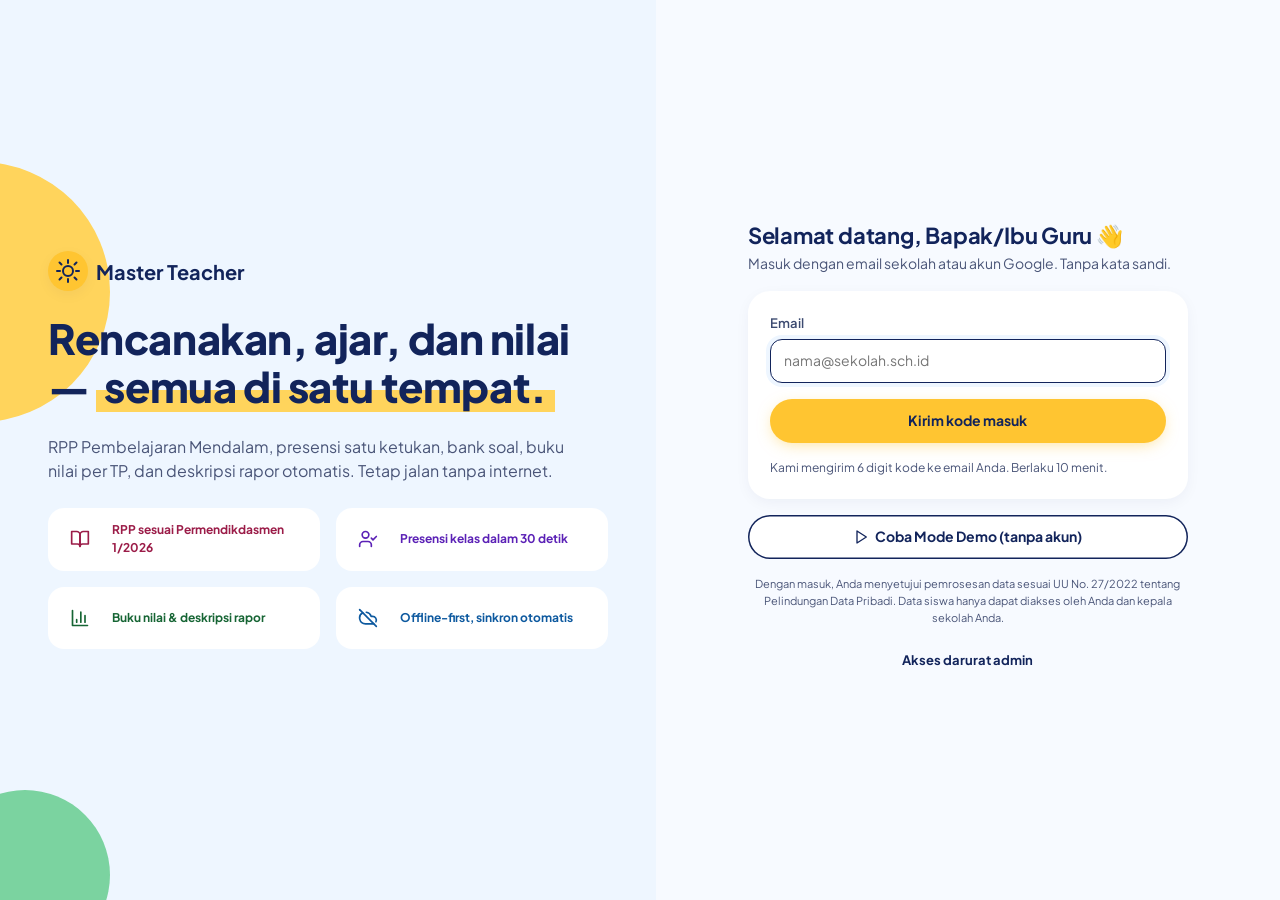
==== commit 0d55c1eb: "Master Teacher Planner" ====
--- a/index.html
+++ b/index.html
@@ -1,531 +1,44 @@
-<!DOCTYPE html>
+<!doctype html>
 <html lang="id">
 <head>
-  <meta charset="UTF-8">
-  <meta name="viewport" content="width=device-width, initial-scale=1.0">
-  <title>Master Teacher Planner - Perencana & Asisten Administrasi Guru Profesional</title>
-  <meta name="description" content="Aplikasi perencana pembelajaran guru lengkap dengan modul ajar RPP, jadwal mengajar, buku nilai digital, absensi, denah tempat duduk, pelacak koreksi tugas, dan asisten AI Kurikulum Merdeka.">
-  <meta name="theme-color" content="#059669">
+  <meta charset="utf-8">
+  <meta name="viewport" content="width=device-width, initial-scale=1, viewport-fit=cover">
+  <title>Master Teacher Planner — Ruang Kerja Guru</title>
+  <meta name="description" content="Rencanakan RPP Pembelajaran Mendalam, presensi, bank soal, buku nilai, dan rapor dalam satu aplikasi. Bisa offline, tersinkron otomatis.">
+  <meta name="theme-color" content="#12245B">
   <meta name="apple-mobile-web-app-capable" content="yes">
-  <meta name="apple-mobile-web-app-status-bar-style" content="black-translucent">
-  <meta name="apple-mobile-web-app-title" content="TeacherPlanner">
-  <link rel="apple-touch-icon" href="icon-192.png">
-  <link rel="icon" type="image/png" sizes="192x192" href="icon-192.png">
-  <link rel="icon" type="image/png" sizes="512x512" href="icon-512.png">
-  <link rel="icon" type="image/svg+xml" href="icon.svg">
-  <link rel="manifest" href="manifest.webmanifest">
-  <link rel="stylesheet" href="styles.css">
+  <meta name="mobile-web-app-capable" content="yes">
+  <meta name="apple-mobile-web-app-title" content="Master Teacher">
+  <link rel="manifest" href="./manifest.webmanifest">
+  <link rel="icon" href="./favicon.svg" type="image/svg+xml">
+  <link rel="apple-touch-icon" href="./icons/icon-192.png">
+  <link rel="preconnect" href="https://fonts.googleapis.com">
+  <link rel="preconnect" href="https://fonts.gstatic.com" crossorigin>
+  <link rel="stylesheet" href="https://fonts.googleapis.com/css2?family=Plus+Jakarta+Sans:wght@400;500;600;700;800&display=swap">
+  <link rel="stylesheet" href="./css/app.css">
+  <link rel="modulepreload" href="./js/app.js">
+  <script>
+    // Terapkan tema & ukuran huruf sebelum render (hindari kedipan)
+    try {
+      var p = JSON.parse(localStorage.getItem('mtp_prefs') || '{}');
+      var dark = p.tema === 'gelap' || (p.tema === 'sistem' && matchMedia('(prefers-color-scheme: dark)').matches);
+      if (dark) document.documentElement.dataset.theme = 'dark';
+      if (p.huruf) document.documentElement.style.setProperty('--fs', p.huruf);
+    } catch (e) {}
+  </script>
 </head>
 <body>
-  <div id="auth-screen" class="auth-screen" style="display: none;">
-    <!-- Top Bar with Centered Pill & Theme Toggle -->
-    <div class="auth-top-bar">
-      <div class="auth-top-bar-inner">
-        <div class="auth-badge-pill">
-          <svg width="14" height="14" fill="none" stroke="currentColor" stroke-width="2" viewBox="0 0 24 24"><path stroke-linecap="round" stroke-linejoin="round" d="M9 12l2 2 4-4m5.618-4.016A11.955 11.955 0 0112 2.944a11.955 11.955 0 01-8.618 3.04A12.02 12.02 0 003 9c0 5.591 3.824 10.29 9 11.622 5.176-1.332 9-6.03 9-11.622 0-1.042-.133-2.052-.382-3.016z"/></svg>
-          <span>Kurikulum Merdeka • Sistem Offline Mandiri</span>
-        </div>
-        <button type="button" class="btn btn-secondary btn-sm btn-theme-toggle" onclick="ThemeManager.toggleTheme()" title="Ubah Mode Gelap / Terang">
-          <svg class="auth-theme-moon" width="15" height="15" fill="none" stroke="currentColor" stroke-width="2" viewBox="0 0 24 24"><path stroke-linecap="round" stroke-linejoin="round" d="M20.354 15.354A9 9 0 018.646 3.646 9.003 9.003 0 0012 21a9.003 9.003 0 008.354-5.646z"/></svg>
-          <svg class="auth-theme-sun" width="15" height="15" fill="none" stroke="currentColor" stroke-width="2" viewBox="0 0 24 24" style="display:none;"><path stroke-linecap="round" stroke-linejoin="round" d="M12 3v1m0 16v1m9-9h-1M4 12H3m15.364 6.364l-.707-.707M6.343 6.343l-.707-.707m12.728 0l-.707.707M6.343 17.657l-.707.707M16 12a4 4 0 11-8 0 4 4 0 018 0z"/></svg>
-          <span class="auth-theme-label" id="auth-theme-label">Mode Gelap</span>
-        </button>
-      </div>
-    </div>
-
-    <div class="auth-container">
-      <div class="auth-card">
-        
-        <!-- Brand Header -->
-        <div class="auth-header">
-          <div class="auth-logo">
-            <svg width="28" height="28" fill="none" stroke="currentColor" stroke-width="2" viewBox="0 0 24 24">
-              <path stroke-linecap="round" stroke-linejoin="round" d="M12 6.253v13m0-13C10.832 5.477 9.246 5 7.5 5S4.168 5.477 3 6.253v13C4.168 18.477 5.754 18 7.5 18s3.332.477 4.5 1.253m0-13C13.168 5.477 14.754 5 16.5 5c1.747 0 3.332.477 4.5 1.253v13C19.832 18.477 18.247 18 16.5 18c-1.746 0-3.332.477-4.5 1.253"/>
-            </svg>
-          </div>
-          <h2>Master Teacher Planner</h2>
-          <p>Digital Workspace & Asisten Administrasi Guru Profesional</p>
-        </div>
-
-        <!-- Pilihan Download / Pasang PWA Sebelum Masuk Login -->
-        <div class="auth-pwa-choice-card" id="auth-pwa-choice-card">
-          <div class="auth-pwa-choice-header">
-            <div class="auth-pwa-choice-icon">
-              <svg width="20" height="20" fill="none" stroke="currentColor" stroke-width="2" viewBox="0 0 24 24"><path stroke-linecap="round" stroke-linejoin="round" d="M4 16v1a3 3 0 003 3h10a3 3 0 003-3v-1m-4-4l-4 4m0 0l-4-4m4 4V4"/></svg>
-            </div>
-            <div class="auth-pwa-choice-title-wrap">
-              <div class="auth-pwa-choice-title">Pasang di HP atau Komputer</div>
-              <span class="auth-pwa-choice-badge">100% Offline Mandiri</span>
-            </div>
-          </div>
-
-          <!-- Badges Kompatibilitas Multi-Perangkat -->
-          <div class="auth-pwa-device-pills">
-            <span class="pwa-device-pill">
-              <svg width="13" height="13" fill="none" stroke="currentColor" stroke-width="2" viewBox="0 0 24 24"><path stroke-linecap="round" stroke-linejoin="round" d="M12 18h.01M8 21h8a2 2 0 002-2V5a2 2 0 00-2-2H8a2 2 0 00-2 2v14a2 2 0 002 2z"/></svg>
-              <span>Android</span>
-            </span>
-            <span class="pwa-device-pill">
-              <svg width="13" height="13" fill="none" stroke="currentColor" stroke-width="2" viewBox="0 0 24 24"><path stroke-linecap="round" stroke-linejoin="round" d="M12 2a10 10 0 100 20 10 10 0 000-20z"/></svg>
-              <span>iOS (iPhone/iPad)</span>
-            </span>
-            <span class="pwa-device-pill">
-              <svg width="13" height="13" fill="none" stroke="currentColor" stroke-width="2" viewBox="0 0 24 24"><path stroke-linecap="round" stroke-linejoin="round" d="M9.75 17L9 20l-1 1h8l-1-1-.75-3M3 13h18M5 17h14a2 2 0 002-2V5a2 2 0 00-2-2H5a2 2 0 00-2 2v10a2 2 0 002 2z"/></svg>
-              <span>Komputer / Laptop</span>
-            </span>
-          </div>
-
-          <!-- Narasi Rapi Bebas Teks Teknis -->
-          <p class="auth-pwa-choice-narrative">
-            Aplikasi dapat dipasang langsung ke layar utama perangkat Anda tanpa perlu download file APK/EXE. Akses lebih cepat, praktis, dan dapat digunakan 100% secara offline tanpa kuota internet.
-          </p>
-
-          <!-- Tombol Aksi Pasang PWA -->
-          <button type="button" class="btn btn-emerald btn-block btn-pwa-action" id="btn-auth-pwa-install" onclick="PWAManager.promptInstall()" title="Pasang Master Teacher Planner di perangkat Anda">
-            <svg width="17" height="17" fill="none" stroke="currentColor" stroke-width="2" viewBox="0 0 24 24"><path stroke-linecap="round" stroke-linejoin="round" d="M4 16v1a3 3 0 003 3h10a3 3 0 003-3v-1m-4-4l-4 4m0 0l-4-4m4 4V4"/></svg>
-            <span id="btn-auth-pwa-label">Download / Pasang di HP atau Komputer</span>
-          </button>
-        </div>
-
-        <!-- Pemisah Pilihan Sebelum Masuk Login -->
-        <div class="auth-choice-divider">
-          <span>atau lanjut masuk ke akun guru</span>
-        </div>
-
-        <!-- Auth Mode Tabs -->
-        <div class="auth-tabs">
-          <button type="button" class="auth-tab-btn active" id="tab-btn-login" onclick="AuthManager.switchAuthTab('login')">
-            <svg width="16" height="16" fill="none" stroke="currentColor" stroke-width="2" viewBox="0 0 24 24"><path stroke-linecap="round" stroke-linejoin="round" d="M11 16l-4-4m0 0l4-4m-4 4h14m-5 4v1a3 3 0 01-3 3H6a3 3 0 01-3-3V7a3 3 0 013-3h7a3 3 0 013 3v1"/></svg>
-            <span>Masuk Profil</span>
-          </button>
-          <button type="button" class="auth-tab-btn" id="tab-btn-register" onclick="AuthManager.switchAuthTab('register')">
-            <svg width="16" height="16" fill="none" stroke="currentColor" stroke-width="2" viewBox="0 0 24 24"><path stroke-linecap="round" stroke-linejoin="round" d="M18 9v3m0 0v3m0-3h3m-3 0h-3m-2-5a4 4 0 11-8 0 4 4 0 018 0zM3 20a6 6 0 0112 0v1H3v-1z"/></svg>
-            <span>Daftar Guru Baru</span>
-          </button>
-        </div>
-
-        <!-- TAB 1: FORM LOGIN PROFIL GURU -->
-        <div class="auth-tab-pane active" id="pane-auth-login">
-          <form id="form-login-teacher" onsubmit="AuthManager.handleLogin(event)">
-            <div class="form-group">
-              <div style="display:flex; justify-content:space-between; align-items:center; margin-bottom:0.35rem;">
-                <label for="login-email-input" class="form-label" style="margin-bottom:0;">Alamat Email Guru:</label>
-                <span class="auth-hint-text">Demo: <strong>guru.demo@sekolah.id</strong></span>
-              </div>
-              <input type="text" id="login-email-input" class="form-control" placeholder="Masukkan email guru atau NIP" required autocomplete="username">
-            </div>
-
-            <div class="form-group">
-              <div style="display:flex; justify-content:space-between; align-items:center; margin-bottom:0.35rem;">
-                <label for="login-password-input" class="form-label" style="margin-bottom:0;">Kata Sandi (Password):</label>
-                <span class="auth-hint-text">Sandi Demo: <strong>1234</strong></span>
-              </div>
-              <div class="pin-input-wrap">
-                <input type="password" id="login-password-input" class="form-control" placeholder="Masukkan kata sandi" maxlength="32" required autocomplete="current-password">
-                <button type="button" class="btn-toggle-pin" onclick="AuthManager.togglePinVisibility('login-password-input')" title="Lihat/Sembunyikan Sandi">
-                  <svg width="18" height="18" fill="none" stroke="currentColor" stroke-width="2" viewBox="0 0 24 24"><path stroke-linecap="round" stroke-linejoin="round" d="M15 12a3 3 0 11-6 0 3 3 0 016 0z"/><path stroke-linecap="round" stroke-linejoin="round" d="M2.458 12C3.732 7.943 7.523 5 12 5c4.478 0 8.268 2.943 9.542 7-1.274 4.057-5.064 7-9.542 7-4.477 0-8.268-2.943-9.542-7z"/></svg>
-                </button>
-              </div>
-            </div>
-
-            <div class="auth-actions">
-              <button type="submit" class="btn btn-primary btn-block btn-lg" id="btn-login-submit">
-                <svg width="18" height="18" fill="none" stroke="currentColor" stroke-width="2" viewBox="0 0 24 24"><path stroke-linecap="round" stroke-linejoin="round" d="M11 16l-4-4m0 0l4-4m-4 4h14m-5 4v1a3 3 0 01-3 3H6a3 3 0 01-3-3V7a3 3 0 013-3h7a3 3 0 013 3v1"/></svg>
-                <span>Masuk ke Workspace Guru</span>
-              </button>
-
-              <div class="auth-divider">
-                <span>atau</span>
-              </div>
-
-              <button type="button" class="btn btn-secondary btn-block" id="btn-quick-demo" onclick="AuthManager.quickDemoLogin()" title="Masuk langsung ke akun percontohan Budi Pratama, S.Pd.">
-                <svg width="16" height="16" fill="none" stroke="currentColor" stroke-width="2" viewBox="0 0 24 24" style="color:var(--amber-500);"><path stroke-linecap="round" stroke-linejoin="round" d="M13 10V3L4 14h7v7l9-11h-7z"/></svg>
-                <span>Masuk Cepat sebagai Guru Demo</span>
-              </button>
-            </div>
-          </form>
-        </div>
-
-        <!-- TAB 2: FORM REGISTRASI GURU BARU -->
-        <div class="auth-tab-pane" id="pane-auth-register" style="display:none;">
-          <form id="form-register-teacher" onsubmit="AuthManager.handleRegister(event)">
-            <div class="form-group">
-              <label for="reg-teacher-nama" class="form-label">Nama Lengkap & Gelar: *</label>
-              <input type="text" id="reg-teacher-nama" class="form-control" placeholder="Contoh: Dra. Siti Nurhaliza, M.Pd." required>
-            </div>
-
-            <div class="form-group">
-              <label for="reg-teacher-email" class="form-label">Alamat Email Guru: *</label>
-              <input type="email" id="reg-teacher-email" class="form-control" placeholder="Contoh: siti.nurhaliza@sekolah.id" required>
-            </div>
-
-            <div class="form-grid-2">
-              <div class="form-group">
-                <label for="reg-teacher-nip" class="form-label">NIP / NUPTK:</label>
-                <input type="text" id="reg-teacher-nip" class="form-control" placeholder="19850101 201001 2 001">
-              </div>
-              <div class="form-group">
-                <label for="reg-teacher-mapel" class="form-label">Mata Pelajaran Utama: *</label>
-                <input type="text" id="reg-teacher-mapel" class="form-control" placeholder="Contoh: Matematika" required>
-              </div>
-            </div>
-
-            <div class="form-group">
-              <label for="reg-teacher-sekolah" class="form-label">Nama Sekolah / Madrasah: *</label>
-              <input type="text" id="reg-teacher-sekolah" class="form-control" placeholder="Contoh: SMA Negeri 1 Maju Jaya" required>
-            </div>
-
-            <div class="form-group">
-              <label for="reg-teacher-pin" class="form-label">Buat Kata Sandi / Password: *</label>
-              <div class="pin-input-wrap">
-                <input type="password" id="reg-teacher-pin" class="form-control" placeholder="Minimal 4 karakter (contoh: 1234)" maxlength="32" required>
-                <button type="button" class="btn-toggle-pin" onclick="AuthManager.togglePinVisibility('reg-teacher-pin')" title="Lihat/Sembunyikan Sandi">
-                  <svg width="18" height="18" fill="none" stroke="currentColor" stroke-width="2" viewBox="0 0 24 24"><path stroke-linecap="round" stroke-linejoin="round" d="M15 12a3 3 0 11-6 0 3 3 0 016 0z"/><path stroke-linecap="round" stroke-linejoin="round" d="M2.458 12C3.732 7.943 7.523 5 12 5c4.478 0 8.268 2.943 9.542 7-1.274 4.057-5.064 7-9.542 7-4.477 0-8.268-2.943-9.542-7z"/></svg>
-                </button>
-              </div>
-            </div>
-
-            <div class="form-group" style="margin-top:0.65rem; background:linear-gradient(135deg, rgba(16,185,129,0.06), rgba(6,182,212,0.04)); border:1px dashed rgba(16,185,129,0.35); border-radius:var(--radius-md); padding:0.75rem;">
-              <div style="display:flex; justify-content:space-between; align-items:center; margin-bottom:0.35rem;">
-                <label for="reg-teacher-gas-url" class="form-label" style="margin-bottom:0; font-size:0.775rem; font-weight:700;">
-                  <span style="color:var(--emerald-600);">☁️</span> Tautan Database Google Sheets (Opsional):
-                </label>
-                <span id="reg-cloud-status-badge" style="font-size:0.65rem; font-weight:700; color:var(--slate-500);">Opsional</span>
-              </div>
-              <input type="url" id="reg-teacher-gas-url" class="form-control" placeholder="https://script.google.com/macros/s/.../exec" style="font-size:0.75rem; padding:0.45rem 0.65rem;">
-              <div style="font-size:0.7rem; color:var(--slate-500); margin-top:0.35rem; line-height:1.35;">
-                Jika diisi, akun guru dan data Anda langsung tersambung dan disimpan ke Google Spreadsheet Anda.
-              </div>
-            </div>
-
-            <div class="auth-actions">
-              <button type="submit" class="btn btn-primary btn-block btn-lg">
-                <svg width="18" height="18" fill="none" stroke="currentColor" stroke-width="2" viewBox="0 0 24 24"><path stroke-linecap="round" stroke-linejoin="round" d="M18 9v3m0 0v3m0-3h3m-3 0h-3m-2-5a4 4 0 11-8 0 4 4 0 018 0zM3 20a6 6 0 0112 0v1H3v-1z"/></svg>
-                <span>Daftar & Buka Workspace Baru</span>
-              </button>
-            </div>
-          </form>
-        </div>
-
-        <!-- Footer Info -->
-        <div class="auth-footer">
-          <span>Data tersimpan privat & aman di browser perangkat Anda (Client-Side Storage).</span>
-        </div>
+  <div id="app" aria-live="polite">
+    <div style="min-height:100dvh;display:grid;place-items:center;font-family:system-ui;color:#12245B">
+      <div style="text-align:center">
+        <div style="width:56px;height:56px;border-radius:50%;background:#FFC531;margin:0 auto 12px"></div>
+        <b>Master Teacher</b><br><small style="color:#4A5578">Memuat ruang kerja…</small>
       </div>
     </div>
   </div>
-  <div id="app-root" style="display: none;">
-
-    <!-- ====================================================================
-         Desktop Sidebar Navigation
-         ==================================================================== -->
-    <aside class="app-sidebar" id="app-sidebar">
-      <div class="sidebar-brand">
-        <div class="brand-icon">
-          <svg width="22" height="22" fill="none" stroke="currentColor" stroke-width="2" viewBox="0 0 24 24">
-            <path stroke-linecap="round" stroke-linejoin="round" d="M12 6.253v13m0-13C10.832 5.477 9.246 5 7.5 5S4.168 5.477 3 6.253v13C4.168 18.477 5.754 18 7.5 18s3.332.477 4.5 1.253m0-13C13.168 5.477 14.754 5 16.5 5c1.747 0 3.332.477 4.5 1.253v13C19.832 18.477 18.247 18 16.5 18c-1.746 0-3.332.477-4.5 1.253"/>
-          </svg>
-        </div>
-        <div class="brand-meta">
-          <h1>Teacher Planner</h1>
-          <span>Master Guru v1.0</span>
-        </div>
-        <!-- Mobile Drawer Close Button -->
-        <button class="sidebar-close-btn" id="btn-sidebar-close" aria-label="Tutup Menu" onclick="Navigation.closeMobileSidebar()">&times;</button>
-      </div>
-
-      <nav class="sidebar-nav">
-        <div class="nav-section-title">Menu Utama</div>
-        <button class="nav-link active" data-view="view-dashboard" onclick="Navigation.switchView('view-dashboard')">
-          <svg width="18" height="18" fill="none" stroke="currentColor" stroke-width="2" viewBox="0 0 24 24"><path stroke-linecap="round" stroke-linejoin="round" d="M3 12l2-2m0 0l7-7 7 7M5 10v10a1 1 0 001 1h3m10-11l2 2m-2-2v10a1 1 0 01-1 1h-3m-6 0a1 1 0 001-1v-4a1 1 0 011-1h2a1 1 0 011 1v4a1 1 0 001 1m-6 0h6"/></svg>
-          <span>Dashboard</span>
-        </button>
-
-        <button class="nav-link" data-view="view-planner" onclick="Navigation.switchView('view-planner')">
-          <svg width="18" height="18" fill="none" stroke="currentColor" stroke-width="2" viewBox="0 0 24 24"><path stroke-linecap="round" stroke-linejoin="round" d="M9 12h6m-6 4h6m2 5H7a2 2 0 01-2-2V5a2 2 0 012-2h5.586a1 1 0 01.707.293l5.414 5.414a1 1 0 01.293.707V19a2 2 0 01-2 2z"/></svg>
-          <span>Modul & RPP</span>
-          <span class="badge" id="sidebar-badge-rpp">2</span>
-        </button>
-
-        <button class="nav-link" data-view="view-repository" onclick="Navigation.switchView('view-repository')">
-          <svg width="18" height="18" fill="none" stroke="currentColor" stroke-width="2" viewBox="0 0 24 24"><path stroke-linecap="round" stroke-linejoin="round" d="M19 11H5m14 0a2 2 0 012 2v6a2 2 0 01-2 2H5a2 2 0 01-2-2v-6a2 2 0 012-2m14 0V9a2 2 0 00-2-2M5 11V9a2 2 0 012-2m0 0V5a2 2 0 012-2h6a2 2 0 012 2v2M7 7h10"/></svg>
-          <span>Materi & Media</span>
-          <span class="badge" id="sidebar-badge-materials">2</span>
-        </button>
-
-        <button class="nav-link" data-view="view-questions" onclick="Navigation.switchView('view-questions')">
-          <svg width="18" height="18" fill="none" stroke="currentColor" stroke-width="2" viewBox="0 0 24 24"><path stroke-linecap="round" stroke-linejoin="round" d="M9 5H7a2 2 0 00-2 2v12a2 2 0 002 2h10a2 2 0 002-2V7a2 2 0 00-2-2h-2M9 5a2 2 0 002 2h2a2 2 0 002-2M9 5a2 2 0 012-2h2a2 2 0 012 2m-3 7h3m-3 4h3m-6-4h.01M9 16h.01"/></svg>
-          <span>Bank Soal & Asesmen</span>
-          <span class="badge" id="sidebar-badge-questions">8</span>
-        </button>
-
-        <button class="nav-link" data-view="view-timetable" onclick="Navigation.switchView('view-timetable')">
-          <svg width="18" height="18" fill="none" stroke="currentColor" stroke-width="2" viewBox="0 0 24 24"><path stroke-linecap="round" stroke-linejoin="round" d="M8 7V3m8 4V3m-9 8h10M5 21h14a2 2 0 002-2V7a2 2 0 00-2-2H5a2 2 0 00-2 2v12a2 2 0 002 2z"/></svg>
-          <span>Jadwal & Kalender</span>
-        </button>
-
-        <button class="nav-link" data-view="view-gradebook" onclick="Navigation.switchView('view-gradebook')">
-          <svg width="18" height="18" fill="none" stroke="currentColor" stroke-width="2" viewBox="0 0 24 24"><path stroke-linecap="round" stroke-linejoin="round" d="M9 19v-6a2 2 0 00-2-2H5a2 2 0 00-2 2v6a2 2 0 002 2h2a2 2 0 002-2zm0 0V9a2 2 0 012-2h2a2 2 0 012 2v10m-6 0a2 2 0 002 2h2a2 2 0 002-2m0 0V5a2 2 0 012-2h2a2 2 0 012 2v14a2 2 0 01-2 2h-2a2 2 0 01-2-2z"/></svg>
-          <span>Buku Nilai Digital</span>
-        </button>
-
-        <div class="nav-section-title">Pengelolaan Kelas</div>
-        <button class="nav-link" data-view="view-classroom" onclick="Navigation.switchView('view-classroom')">
-          <svg width="18" height="18" fill="none" stroke="currentColor" stroke-width="2" viewBox="0 0 24 24"><path stroke-linecap="round" stroke-linejoin="round" d="M17 20h5v-2a3 3 0 00-5.356-1.857M17 20H7m10 0v-2c0-.656-.126-1.283-.356-1.857M7 20H2v-2a3 3 0 015.356-1.857M7 20v-2c0-.656.126-1.283.356-1.857m0 0a5.002 5.002 0 019.288 0M15 7a3 3 0 11-6 0 3 3 0 016 0zm6 3a2 2 0 11-4 0 2 2 0 014 0zM7 10a2 2 0 11-4 0 2 2 0 014 0z"/></svg>
-          <span>Kelas & Absensi</span>
-        </button>
-
-        <button class="nav-link" data-view="view-tasks" onclick="Navigation.switchView('view-tasks')">
-          <svg width="18" height="18" fill="none" stroke="currentColor" stroke-width="2" viewBox="0 0 24 24"><path stroke-linecap="round" stroke-linejoin="round" d="M9 5H7a2 2 0 00-2 2v12a2 2 0 002 2h10a2 2 0 002-2V7a2 2 0 00-2-2h-2M9 5a2 2 0 002 2h2a2 2 0 002-2M9 5a2 2 0 012-2h2a2 2 0 012 2m-6 9l2 2 4-4"/></svg>
-          <span>Koreksi & Tugas Guru</span>
-        </button>
-
-        <div class="nav-section-title">Kecerdasan & Ekspor</div>
-        <button class="nav-link" data-view="view-ai-export" onclick="Navigation.switchView('view-ai-export')">
-          <svg width="18" height="18" fill="none" stroke="currentColor" stroke-width="2" viewBox="0 0 24 24"><path stroke-linecap="round" stroke-linejoin="round" d="M13 10V3L4 14h7v7l9-11h-7z"/></svg>
-          <span>Asisten AI & Ekspor</span>
-        </button>
-
-        <div class="nav-section-title">Pengaturan</div>
-        <button class="nav-link" data-view="view-school-profile" id="nav-btn-school-settings" onclick="Navigation.switchView('view-school-profile')" title="Kustomisasi Profil Sekolah & Logo KOP">
-          <svg width="18" height="18" fill="none" stroke="currentColor" stroke-width="2" viewBox="0 0 24 24"><path stroke-linecap="round" stroke-linejoin="round" d="M19 21V5a2 2 0 00-2-2H7a2 2 0 00-2 2v16m14 0h2m-2 0h-5m-9 0H3m2 0h5M9 7h1m-1 4h1m4-4h1m-1 4h1m-5 10v-5a1 1 0 011-1h2a1 1 0 011 1v5m-4 0h4"/></svg>
-          <span>Profil & Logo Sekolah</span>
-        </button>
-        <button class="nav-link" id="nav-btn-cloud-sync" onclick="CloudDBManager.openSyncModal()" title="Koneksi & Sinkronisasi Database Google Sheets">
-          <svg width="18" height="18" fill="none" stroke="currentColor" stroke-width="2" viewBox="0 0 24 24"><path stroke-linecap="round" stroke-linejoin="round" d="M3 15a4 4 0 004 4h9a5 5 0 10-.1-9.999 5.002 5.002 0 00-9.78 2.096A4.001 4.001 0 003 15z"/></svg>
-          <span>Database Google Sheets</span>
-          <span class="badge" id="sidebar-badge-cloud" style="background:var(--slate-400); color:#fff; font-size:0.65rem; padding:1px 6px;">Offline</span>
-        </button>
-      </nav>
-
-      <!-- Sidebar Teacher Profile Card & Logout -->
-      <div class="sidebar-footer">
-        <div class="user-card" onclick="AuthManager.openSwitchModal()" title="Klik untuk beralih profil guru">
-          <div class="avatar-circle bind-avatar-initial">B</div>
-          <div class="user-info">
-            <div class="user-name bind-user-name">Memuat profil...</div>
-            <div class="user-role bind-school-name">Memuat sekolah...</div>
-          </div>
-          <svg width="16" height="16" fill="none" stroke="currentColor" stroke-width="2" viewBox="0 0 24 24" style="color: var(--slate-400);"><path stroke-linecap="round" stroke-linejoin="round" d="M8 9l4-4 4 4m0 6l-4 4-4-4"/></svg>
-        </div>
-        <div class="sidebar-footer-actions" style="display: flex; gap: 0.35rem; margin-top: 0.5rem;">
-          <button class="btn btn-ghost btn-xs" onclick="Navigation.switchView('view-school-profile')" title="Pengaturan Identitas & Logo KOP" style="flex: 1; justify-content: center; font-size: 0.725rem;">
-            <svg width="13" height="13" fill="none" stroke="currentColor" stroke-width="2" viewBox="0 0 24 24"><path stroke-linecap="round" stroke-linejoin="round" d="M10.325 4.317c.426-1.756 2.924-1.756 3.35 0a1.724 1.724 0 002.573 1.066c1.543-.94 3.31.826 2.37 2.37a1.724 1.724 0 001.065 2.572c1.756.426 1.756 2.924 0 3.35a1.724 1.724 0 00-1.066 2.573c.94 1.543-.826 3.31-2.37 2.37a1.724 1.724 0 00-2.572 1.065c-.426 1.756-2.924 1.756-3.35 0a1.724 1.724 0 00-2.573-1.066c-1.543.94-3.31-.826-2.37-2.37a1.724 1.724 0 00-1.065-2.572c-1.756-.426-1.756-2.924 0-3.35a1.724 1.724 0 001.066-2.573c-.94-1.543.826-3.31 2.37-2.37.996.608 2.296.07 2.572-1.065z"/><circle cx="12" cy="12" r="3"/></svg>
-            <span>Atur Logo</span>
-          </button>
-          <button class="btn btn-ghost btn-xs btn-logout" onclick="AuthManager.logout()" title="Keluar dari akun guru" style="flex: 1; justify-content: center; font-size: 0.725rem;">
-            <svg width="13" height="13" fill="none" stroke="currentColor" stroke-width="2" viewBox="0 0 24 24"><path stroke-linecap="round" stroke-linejoin="round" d="M17 16l4-4m0 0l-4-4m4 4H7m6 4v1a3 3 0 01-3 3H6a3 3 0 01-3-3V7a3 3 0 013-3h4a3 3 0 013 3v1"/></svg>
-            <span>Keluar</span>
-          </button>
-        </div>
-      </div>
-    </aside>
-
-    <!-- Mobile Drawer Backdrop Overlay -->
-    <div class="sidebar-backdrop" id="sidebar-backdrop" onclick="Navigation.closeMobileSidebar()"></div>
-
-    <!-- ====================================================================
-         Main App Content Area
-         ==================================================================== -->
-    <main class="app-main">
-      <!-- Sticky Top Header -->
-      <header class="app-header">
-        <div class="header-left">
-          <button class="mobile-menu-btn" id="btn-mobile-toggle" aria-label="Buka Menu" onclick="Navigation.toggleMobileSidebar()">
-            <svg width="22" height="22" fill="none" stroke="currentColor" stroke-width="2" viewBox="0 0 24 24"><path stroke-linecap="round" stroke-linejoin="round" d="M4 6h16M4 12h16M4 18h16"/></svg>
-          </button>
-          <div class="page-title-wrap">
-            <h2 id="header-dynamic-title">Dashboard Guru</h2>
-            <p><span class="bind-user-name">Guru</span> • <span class="bind-school-name">Sekolah</span></p>
-          </div>
-        </div>
-
-        <div class="header-actions">
-          <!-- Theme Toggle Button (Dark / Light Mode) -->
-          <button class="btn btn-secondary btn-sm btn-theme-toggle" id="btn-theme-toggle" onclick="ThemeManager.toggleTheme()" title="Ubah Mode Gelap / Terang">
-            <svg id="theme-icon-moon" width="15" height="15" fill="none" stroke="currentColor" stroke-width="2" viewBox="0 0 24 24"><path stroke-linecap="round" stroke-linejoin="round" d="M20.354 15.354A9 9 0 018.646 3.646 9.003 9.003 0 0012 21a9.003 9.003 0 008.354-5.646z"/></svg>
-            <svg id="theme-icon-sun" width="15" height="15" fill="none" stroke="currentColor" stroke-width="2" viewBox="0 0 24 24" style="display:none;"><path stroke-linecap="round" stroke-linejoin="round" d="M12 3v1m0 16v1m9-9h-1M4 12H3m15.364 6.364l-.707-.707M6.343 6.343l-.707-.707m12.728 0l-.707.707M6.343 17.657l-.707.707M16 12a4 4 0 11-8 0 4 4 0 018 0z"/></svg>
-            <span class="theme-label-text" id="theme-toggle-label">Mode Gelap</span>
-          </button>
-          <button class="btn btn-secondary btn-sm btn-header-extra" onclick="Navigation.switchView('view-school-profile')" title="Pengaturan Profil Sekolah & Logo KOP">
-            <svg width="14" height="14" fill="none" stroke="currentColor" stroke-width="2" viewBox="0 0 24 24"><path stroke-linecap="round" stroke-linejoin="round" d="M19 21V5a2 2 0 00-2-2H7a2 2 0 00-2 2v16m14 0h2m-2 0h-5m-9 0H3m2 0h5M9 7h1m-1 4h1m4-4h1m-1 4h1m-5 10v-5a1 1 0 011-1h2a1 1 0 011 1v5m-4 0h4"/></svg>
-            <span>Sekolah & Logo</span>
-          </button>
-          <button class="btn btn-secondary btn-sm btn-header-extra" onclick="Navigation.switchView('view-ai-export')">
-            <svg width="14" height="14" fill="none" stroke="currentColor" stroke-width="2" viewBox="0 0 24 24"><path stroke-linecap="round" stroke-linejoin="round" d="M13 10V3L4 14h7v7l9-11h-7z"/></svg>
-            <span>Asisten AI</span>
-          </button>
-          <button class="btn btn-secondary btn-sm btn-header-extra" id="btn-header-pwa-install" onclick="PWAManager.promptInstall()" title="Pasang aplikasi di HP atau Komputer" style="display:none;">
-            <svg width="14" height="14" fill="none" stroke="currentColor" stroke-width="2" viewBox="0 0 24 24"><path stroke-linecap="round" stroke-linejoin="round" d="M4 16v1a3 3 0 003 3h10a3 3 0 003-3v-1m-4-4l-4 4m0 0l-4-4m4 4V4"/></svg>
-            <span id="btn-header-pwa-label">Pasang App</span>
-          </button>
-          <button class="btn btn-dark btn-sm" id="btn-header-print" onclick="PrintModule.printCurrentMenu()" title="Cetak Dokumen Sesuai Menu Aktif">
-            <svg width="14" height="14" fill="none" stroke="currentColor" stroke-width="2" viewBox="0 0 24 24"><path stroke-linecap="round" stroke-linejoin="round" d="M17 17h2a2 2 0 002-2v-4a2 2 0 00-2-2H5a2 2 0 00-2 2v4a2 2 0 002 2h2m2 4h6a2 2 0 002-2v-4a2 2 0 00-2-2H9a2 2 0 00-2 2v4a2 2 0 002 2zm8-12V5a2 2 0 00-2-2H9a2 2 0 00-2 2v4h10z"/></svg>
-            <span id="btn-header-print-label">Cetak Ringkasan</span>
-          </button>
-        </div>
-      </header>
-
-      <!-- Dynamic Page Body -->
-      <div class="page-body">
-
-        <section class="app-view active" id="view-dashboard">
-          <!-- 4-Column Stat Grid -->
-          <div class="stat-grid">
-            <div class="stat-card">
-              <div class="stat-info">
-                <span>Modul & RPP</span>
-                <h3 id="stat-total-rpp">0</h3>
-                <p>Perencanaan aktif</p>
-              </div>
-              <div class="stat-icon-wrapper icon-emerald">
-                <svg width="22" height="22" fill="none" stroke="currentColor" stroke-width="2" viewBox="0 0 24 24"><path stroke-linecap="round" stroke-linejoin="round" d="M12 6.253v13m0-13C10.832 5.477 9.246 5 7.5 5S4.168 5.477 3 6.253v13C4.168 18.477 5.754 18 7.5 18s3.332.477 4.5 1.253m0-13C13.168 5.477 14.754 5 16.5 5c1.747 0 3.332.477 4.5 1.253v13C19.832 18.477 18.247 18 16.5 18c-1.746 0-3.332.477-4.5 1.253"/></svg>
-              </div>
-            </div>
-
-            <div class="stat-card">
-              <div class="stat-info">
-                <span>Total Siswa</span>
-                <h3 id="stat-total-students">0</h3>
-                <p>Tersebar di seluruh kelas</p>
-              </div>
-              <div class="stat-icon-wrapper icon-sky">
-                <svg width="22" height="22" fill="none" stroke="currentColor" stroke-width="2" viewBox="0 0 24 24"><path stroke-linecap="round" stroke-linejoin="round" d="M17 20h5v-2a3 3 0 00-5.356-1.857M17 20H7m10 0v-2c0-.656-.126-1.283-.356-1.857M7 20H2v-2a3 3 0 015.356-1.857M7 20v-2c0-.656.126-1.283.356-1.857m0 0a5.002 5.002 0 019.288 0M15 7a3 3 0 11-6 0 3 3 0 016 0zm6 3a2 2 0 11-4 0 2 2 0 014 0zM7 10a2 2 0 11-4 0 2 2 0 014 0z"/></svg>
-              </div>
-            </div>
-
-            <div class="stat-card">
-              <div class="stat-info">
-                <span>Tumpukan Koreksi</span>
-                <h3 id="stat-pending-grading">0 Berkas</h3>
-                <p>Tugas belum diperiksa</p>
-              </div>
-              <div class="stat-icon-wrapper icon-amber">
-                <svg width="22" height="22" fill="none" stroke="currentColor" stroke-width="2" viewBox="0 0 24 24"><path stroke-linecap="round" stroke-linejoin="round" d="M9 5H7a2 2 0 00-2 2v12a2 2 0 002 2h10a2 2 0 002-2V7a2 2 0 00-2-2h-2M9 5a2 2 0 002 2h2a2 2 0 002-2M9 5a2 2 0 012-2h2a2 2 0 012 2"/></svg>
-              </div>
-            </div>
-
-            <div class="stat-card">
-              <div class="stat-info">
-                <span>Kehadiran Hari Ini</span>
-                <h3 id="stat-attendance-rate">100%</h3>
-                <p>Rata-rata presensi kelas</p>
-              </div>
-              <div class="stat-icon-wrapper icon-indigo">
-                <svg width="22" height="22" fill="none" stroke="currentColor" stroke-width="2" viewBox="0 0 24 24"><path stroke-linecap="round" stroke-linejoin="round" d="M9 12l2 2 4-4m6 2a9 9 0 11-18 0 9 9 0 0118 0z"/></svg>
-              </div>
-            </div>
-          </div>
-
-          <!-- Quick Action Bar -->
-          <div class="quick-action-strip">
-            <button class="quick-btn" onclick="PlannerModule.openAddModal()">
-              <svg width="18" height="18" fill="none" stroke="currentColor" stroke-width="2" viewBox="0 0 24 24"><path stroke-linecap="round" stroke-linejoin="round" d="M12 4v16m8-8H4"/></svg>
-              <span>+ Buat Modul RPP</span>
-            </button>
-            <button class="quick-btn" onclick="Navigation.switchView('view-classroom')">
-              <svg width="18" height="18" fill="none" stroke="currentColor" stroke-width="2" viewBox="0 0 24 24"><path stroke-linecap="round" stroke-linejoin="round" d="M9 5H7a2 2 0 00-2 2v12a2 2 0 002 2h10a2 2 0 002-2V7a2 2 0 00-2-2h-2M9 5a2 2 0 002 2h2a2 2 0 002-2M9 5a2 2 0 012-2h2a2 2 0 012 2m-6 9l2 2 4-4"/></svg>
-              <span>Buka Absen Kelas</span>
-            </button>
-            <button class="quick-btn" onclick="Navigation.switchView('view-gradebook')">
-              <svg width="18" height="18" fill="none" stroke="currentColor" stroke-width="2" viewBox="0 0 24 24"><path stroke-linecap="round" stroke-linejoin="round" d="M11 5H6a2 2 0 00-2 2v11a2 2 0 002 2h11a2 2 0 002-2v-5m-1.414-9.414a2 2 0 112.828 2.828L11.828 15H9v-2.828l8.586-8.586z"/></svg>
-              <span>Input Nilai Siswa</span>
-            </button>
-            <button class="quick-btn" onclick="TaskModule.openAddTaskModal()">
-              <svg width="18" height="18" fill="none" stroke="currentColor" stroke-width="2" viewBox="0 0 24 24"><path stroke-linecap="round" stroke-linejoin="round" d="M12 9v3m0 0v3m0-3h3m-3 0H9m12 0a9 9 0 11-18 0 9 9 0 0118 0z"/></svg>
-              <span>+ Catat Koreksi Tugas</span>
-            </button>
-          </div>
-
-          <!-- 2-Column Main Dashboard Section -->
-          <div class="dashboard-main-grid">
-            <!-- Left: Today's Teaching Schedule -->
-            <div class="dashboard-card">
-              <div class="card-header-flex">
-                <h3>
-                  <svg width="18" height="18" fill="none" stroke="currentColor" stroke-width="2" viewBox="0 0 24 24" style="color: var(--emerald-600);"><path stroke-linecap="round" stroke-linejoin="round" d="M12 8v4l3 3m6-3a9 9 0 11-18 0 9 9 0 0118 0z"/></svg>
-                  Jadwal Mengajar Hari Ini
-                </h3>
-                <button class="btn btn-ghost btn-sm" onclick="Navigation.switchView('view-timetable')">Lihat Semua Jadwal &rarr;</button>
-              </div>
-              <div id="dash-schedule-list">
-                <!-- Dynamically loaded -->
-              </div>
-            </div>
-
-            <!-- Right: Urgent Tasks & Marking Workload -->
-            <div class="dashboard-card">
-              <div class="card-header-flex">
-                <h3>
-                  <svg width="18" height="18" fill="none" stroke="currentColor" stroke-width="2" viewBox="0 0 24 24" style="color: var(--amber-500);"><path stroke-linecap="round" stroke-linejoin="round" d="M9 5H7a2 2 0 00-2 2v12a2 2 0 002 2h10a2 2 0 002-2V7a2 2 0 00-2-2h-2M9 5a2 2 0 002 2h2a2 2 0 002-2M9 5a2 2 0 012-2h2a2 2 0 012 2"/></svg>
-                  Pelacak Tumpukan Koreksi
-                </h3>
-                <button class="btn btn-ghost btn-sm" onclick="Navigation.switchView('view-tasks')">Kelola &rarr;</button>
-              </div>
-              <div id="dash-urgent-tasks">
-                <!-- Dynamically loaded -->
-              </div>
-            </div>
-          </div>
-        </section>
-        <!-- Workspace Footer Guru (Tampilan Resmi & Terpadu) -->
-        <footer class="app-workspace-footer">
-          <div class="workspace-footer-left">
-            <span class="footer-dot-live"></span>
-            <span>Master Teacher Planner v1.9.0 • Local-First Digital Workspace</span>
-          </div>
-          <div class="workspace-footer-right">
-            <span>Standar Resmi Kurikulum Merdeka Kemendikbudristek • Data Privat di Perangkat</span>
-          </div>
-        </footer>
-
-      </div>
-    </main>
-
-    <!-- ====================================================================
-         Mobile Bottom Navigation Bar (5 Touch Items)
-         ==================================================================== -->
-    <nav class="mobile-bottom-bar" id="mobile-bottom-bar">
-      <button class="bottom-nav-item active" data-view="view-dashboard" onclick="Navigation.switchView('view-dashboard')">
-        <svg width="20" height="20" fill="none" stroke="currentColor" stroke-width="2" viewBox="0 0 24 24"><path stroke-linecap="round" stroke-linejoin="round" d="M3 12l2-2m0 0l7-7 7 7M5 10v10a1 1 0 001 1h3m10-11l2 2m-2-2v10a1 1 0 01-1 1h-3m-6 0a1 1 0 001-1v-4a1 1 0 011-1h2a1 1 0 011 1v4a1 1 0 001 1m-6 0h6"/></svg>
-        <span>Home</span>
-      </button>
-      <button class="bottom-nav-item" data-view="view-planner" onclick="Navigation.switchView('view-planner')">
-        <svg width="20" height="20" fill="none" stroke="currentColor" stroke-width="2" viewBox="0 0 24 24"><path stroke-linecap="round" stroke-linejoin="round" d="M9 12h6m-6 4h6m2 5H7a2 2 0 01-2-2V5a2 2 0 012-2h5.586a1 1 0 01.707.293l5.414 5.414a1 1 0 01.293.707V19a2 2 0 01-2 2z"/></svg>
-        <span>Modul RPP</span>
-      </button>
-      <button class="bottom-nav-item" data-view="view-gradebook" onclick="Navigation.switchView('view-gradebook')">
-        <svg width="20" height="20" fill="none" stroke="currentColor" stroke-width="2" viewBox="0 0 24 24"><path stroke-linecap="round" stroke-linejoin="round" d="M9 19v-6a2 2 0 00-2-2H5a2 2 0 00-2 2v6a2 2 0 002 2h2a2 2 0 002-2zm0 0V9a2 2 0 012-2h2a2 2 0 012 2v10m-6 0a2 2 0 002 2h2a2 2 0 002-2m0 0V5a2 2 0 012-2h2a2 2 0 012 2v14a2 2 0 01-2 2h-2a2 2 0 01-2-2z"/></svg>
-        <span>Nilai</span>
-      </button>
-      <button class="bottom-nav-item" data-view="view-classroom" onclick="Navigation.switchView('view-classroom')">
-        <svg width="20" height="20" fill="none" stroke="currentColor" stroke-width="2" viewBox="0 0 24 24"><path stroke-linecap="round" stroke-linejoin="round" d="M17 20h5v-2a3 3 0 00-5.356-1.857M17 20H7m10 0v-2c0-.656-.126-1.283-.356-1.857M7 20H2v-2a3 3 0 015.356-1.857M7 20v-2c0-.656.126-1.283.356-1.857m0 0a5.002 5.002 0 019.288 0M15 7a3 3 0 11-6 0 3 3 0 016 0zm6 3a2 2 0 11-4 0 2 2 0 014 0zM7 10a2 2 0 11-4 0 2 2 0 014 0z"/></svg>
-        <span>Kelas</span>
-      </button>
-      <button class="bottom-nav-item bottom-nav-more" id="btn-bottom-nav-more" onclick="Navigation.toggleMobileSidebar()" title="Buka Semua Menu Fitur">
-        <svg width="20" height="20" fill="none" stroke="currentColor" stroke-width="2" viewBox="0 0 24 24"><path stroke-linecap="round" stroke-linejoin="round" d="M4 6h16M4 12h16M4 18h16"/></svg>
-        <span>Menu Lain</span>
-      </button>
-    </nav>
-
-  </div>
-  <!-- Modals Container (Loaded on-demand via ViewLoader) -->
-  <div id="modals-container"></div>
-
-  <!-- Toast Notification Container -->
-  <div id="toast-container"></div>
-
-  <!-- Hidden File Input for JSON Restore -->
-  <input type="file" id="input-restore-json" accept=".json" style="display: none;" onchange="AIExportModule.handleRestoreJSON(event)">
-
-  <!-- Dedicated Isolated Print Container (100% per-menu PDF separation) -->
-  <div id="print-container" class="print-container" style="display: none;"></div>
-
-  <!-- Modular Templates & Modals (Pre-cached in memory for CORS-free file:// and http:// execution) -->
-  <script src="views/templates.js"></script>
-  <script src="modals/modals.js"></script>
-
-  <!-- Application Logic -->
-  <script src="app.js"></script>
+  <div class="toasts" id="toasts" role="status" aria-live="polite"></div>
+  <noscript><p style="padding:24px;font-family:system-ui">Aplikasi ini memerlukan JavaScript. Aktifkan JavaScript di browser Anda.</p></noscript>
+  <script src="./js/config.js"></script>
+  <script type="module" src="./js/app.js"></script>
 </body>
 </html>
--- a/css/app.css
+++ b/css/app.css
@@ -0,0 +1,341 @@
+/* =====================================================================
+   Master Teacher Planner v2 — Sistem desain (sesuai DESIGN.md)
+   Navy #12245B · Kuning #FFC531 · Sky Mist #EEF6FF · pastel per modul
+   ===================================================================== */
+:root {
+  --navy: #12245B; --navy-900: #000F3E; --navy-2: #1E3374;
+  --yellow: #FFC531; --yellow-h: #EBB224; --yellow-soft: #FFF4CF;
+  --sky: #EEF6FF; --bg: #F7FAFF; --surface: #FFFFFF; --surface-2: #F0F3FF; --surface-3: #E7EEFF; --surface-4: #DEE8FF;
+  --text: #111C2D; --text-2: #3C4A70; --muted: #4A5578; --line: #E6ECF7; --line-2: #CBD5E1;
+  --blue: #1D4ED8; --green: #10B981; --green-d: #166534; --amber: #F59E0B; --slate: #64748B; --red: #BA1A1A; --red-bg: #FFDAD6;
+  /* modul */
+  --pl-bg: #FDE7EF; --pl: #9B1C48;      /* perencanaan */
+  --mt-bg: #E3F0FD; --mt: #0D599F;      /* materi */
+  --qs-bg: #FFF1DC; --qs: #8F4B00;      /* bank soal */
+  --at-bg: #EEE8FD; --at: #5B21B6;      /* absensi */
+  --gr-bg: #E3F6EC; --gr: #166534;      /* nilai */
+  --ai-bg: #E2F4F8; --ai: #0E7490;      /* AI */
+  --r-card: 22px; --r-md: 16px; --r-sm: 12px; --r-xs: 8px;
+  --sh-1: 0 4px 16px -2px rgba(18,36,91,.06); --sh-2: 0 8px 24px -4px rgba(18,36,91,.10); --sh-3: 0 12px 32px -4px rgba(18,36,91,.18);
+  --sidebar: 256px; --topbar: 64px; --font: 'Plus Jakarta Sans', system-ui, -apple-system, 'Segoe UI', Roboto, sans-serif;
+  --fs: 1;
+  color-scheme: light;
+}
+[data-theme="dark"] {
+  --bg: #0B1530; --surface: #16234D; --surface-2: #1B2A5A; --surface-3: #213366; --surface-4: #2A3E78; --sky: #13204A;
+  --text: #EEF2FF; --text-2: #C9D3F2; --muted: #A9B6DD; --line: #26386C; --line-2: #34498A; --navy: #DCE4FF; --navy-900: #FFFFFF;
+  --pl-bg: #3A1730; --pl: #FFB3CB; --mt-bg: #12305A; --mt: #A9D0FF; --qs-bg: #3A2A10; --qs: #FFCF8A;
+  --at-bg: #2B2152; --at: #CDB9FF; --gr-bg: #123A27; --gr: #9BE7B7; --ai-bg: #0F3440; --ai: #8FE1F2;
+  --red-bg: #4A1B1B; --red: #FFB4AB; --green-d: #9BE7B7; --yellow-soft: #3B3215;
+  --sh-1: 0 4px 16px -2px rgba(0,0,0,.35); --sh-2: 0 8px 24px -4px rgba(0,0,0,.45);
+  color-scheme: dark;
+}
+*, *::before, *::after { box-sizing: border-box; }
+html { -webkit-text-size-adjust: 100%; font-size: calc(16px * var(--fs)); }
+body { margin: 0; font-family: var(--font); background: var(--bg); color: var(--text); font-size: .875rem; line-height: 1.55; -webkit-tap-highlight-color: transparent; overscroll-behavior-y: none; }
+img, svg { display: block; max-width: 100%; }
+a { color: var(--blue); text-decoration: none; }
+a:hover { text-decoration: underline; }
+button, input, select, textarea { font: inherit; color: inherit; }
+h1, h2, h3, h4 { margin: 0; line-height: 1.25; color: var(--navy); letter-spacing: -.01em; }
+h1 { font-size: 1.875rem; font-weight: 800; }
+h2 { font-size: 1.375rem; font-weight: 700; }
+h3 { font-size: 1.125rem; font-weight: 700; }
+h4 { font-size: 1rem; font-weight: 700; }
+p { margin: 0; }
+:focus-visible { outline: 3px solid color-mix(in srgb, var(--blue) 55%, transparent); outline-offset: 2px; border-radius: 6px; }
+.sr-only { position: absolute !important; width: 1px; height: 1px; overflow: hidden; clip: rect(0 0 0 0); white-space: nowrap; }
+.ic { width: 20px; height: 20px; flex-shrink: 0; fill: none; stroke: currentColor; stroke-width: 2; stroke-linecap: round; stroke-linejoin: round; }
+.ic-s { width: 16px; height: 16px; } .ic-l { width: 24px; height: 24px; } .ic-xl { width: 32px; height: 32px; }
+.muted { color: var(--muted); } .small { font-size: .75rem; } .tiny { font-size: .6875rem; } .bold { font-weight: 700; } .x-bold { font-weight: 800; }
+.row { display: flex; align-items: center; gap: .5rem; } .row-wrap { flex-wrap: wrap; } .col { display: flex; flex-direction: column; gap: .5rem; }
+.between { justify-content: space-between; } .grow { flex: 1 1 auto; min-width: 0; } .gap-s { gap: .25rem; } .gap-l { gap: 1rem; } .gap-xl { gap: 1.375rem; }
+.truncate { overflow: hidden; text-overflow: ellipsis; white-space: nowrap; }
+.hide { display: none !important; }
+@media (max-width: 640px) { .hide-s { display: none !important; } }
+.grid { display: grid; gap: 1rem; }
+.g2 { grid-template-columns: repeat(2, minmax(0, 1fr)); } .g3 { grid-template-columns: repeat(3, minmax(0, 1fr)); } .g4 { grid-template-columns: repeat(4, minmax(0, 1fr)); }
+.split { display: grid; grid-template-columns: minmax(0, 7fr) minmax(0, 5fr); gap: 1.375rem; align-items: start; }
+.split-8 { display: grid; grid-template-columns: minmax(0, 8fr) minmax(0, 4fr); gap: 1.375rem; align-items: start; }
+@media (max-width: 1100px) { .split, .split-8 { grid-template-columns: minmax(0, 1fr); } .g4 { grid-template-columns: repeat(2, minmax(0, 1fr)); } }
+@media (max-width: 640px) { .g2, .g3 { grid-template-columns: 1fr; } .g4 { grid-template-columns: repeat(2, minmax(0, 1fr)); } h1 { font-size: 1.5rem; } }
+
+/* ---------- Tombol ---------- */
+.btn { display: inline-flex; align-items: center; justify-content: center; gap: .4rem; min-height: 44px; padding: 0 1.1rem; border-radius: 999px; border: 0; cursor: pointer; font-weight: 700; font-size: .875rem; white-space: nowrap; transition: background .15s, transform .1s, box-shadow .15s; text-decoration: none !important; background: var(--surface-3); color: var(--navy); }
+.btn:hover { background: var(--surface-4); } .btn:active { transform: scale(.97); }
+.btn[disabled] { opacity: .5; pointer-events: none; }
+.btn-primary { background: var(--yellow); color: #12245B; box-shadow: 0 4px 16px -4px rgba(253,195,47,.55); } .btn-primary:hover { background: var(--yellow-h); }
+.btn-dark { background: #12245B; color: #fff; } .btn-dark:hover { background: #000F3E; }
+[data-theme="dark"] .btn-dark { background: #DCE4FF; color: #12245B; }
+.btn-outline { background: var(--surface); color: var(--navy); box-shadow: inset 0 0 0 1.5px var(--navy); } .btn-outline:hover { background: var(--sky); }
+.btn-ghost { background: transparent; color: var(--navy); } .btn-ghost:hover { background: var(--surface-3); }
+.btn-white { background: var(--surface); color: var(--navy); box-shadow: var(--sh-1); } .btn-white:hover { background: var(--surface-2); }
+.btn-danger { background: #DC2626; color: #fff; } .btn-danger:hover { background: #B91C1C; }
+.btn-green { background: var(--gr); color: #fff; } [data-theme="dark"] .btn-green { color: #0B1530; }
+.btn-soft-green { background: var(--gr-bg); color: var(--gr); } .btn-soft-amber { background: var(--qs-bg); color: var(--qs); } .btn-soft-ai { background: var(--ai-bg); color: var(--ai); }
+.btn-sm { min-height: 36px; padding: 0 .85rem; font-size: .8125rem; }
+.btn-xs { min-height: 30px; padding: 0 .65rem; font-size: .75rem; }
+.btn-icon { width: 44px; padding: 0; } .btn-icon.btn-sm { width: 36px; }
+.btn-block { width: 100%; }
+
+/* ---------- Badge & chip ---------- */
+.badge { display: inline-flex; align-items: center; gap: .3rem; padding: .2rem .6rem; border-radius: 999px; font-size: .6875rem; font-weight: 700; letter-spacing: .02em; line-height: 1.4; background: var(--surface-3); color: var(--muted); white-space: nowrap; }
+.b-pl { background: var(--pl-bg); color: var(--pl); } .b-mt { background: var(--mt-bg); color: var(--mt); } .b-qs { background: var(--qs-bg); color: var(--qs); }
+.b-at { background: var(--at-bg); color: var(--at); } .b-gr { background: var(--gr-bg); color: var(--gr); } .b-ai { background: var(--ai-bg); color: var(--ai); }
+.b-red { background: var(--red-bg); color: var(--red); } .b-yel { background: var(--yellow); color: #12245B; } .b-navy { background: #12245B; color: #fff; }
+.b-draf { background: #F1F5F9; color: #475569; } [data-theme="dark"] .b-draf { background: #26386C; color: #C9D3F2; }
+.dot { width: 8px; height: 8px; border-radius: 50%; background: currentColor; display: inline-block; flex-shrink: 0; }
+.dot.pulse { animation: pulse 1.6s ease-in-out infinite; }
+@keyframes pulse { 50% { opacity: .35; } }
+.chip { display: inline-flex; align-items: center; gap: .35rem; min-height: 36px; padding: 0 .85rem; border-radius: 999px; border: 0; background: var(--surface); color: var(--navy); font-weight: 600; font-size: .8125rem; cursor: pointer; box-shadow: var(--sh-1); white-space: nowrap; }
+.chip:hover { background: var(--surface-2); }
+.chip.on, .chip[aria-pressed="true"] { background: #12245B; color: #fff; }
+[data-theme="dark"] .chip.on, [data-theme="dark"] .chip[aria-pressed="true"] { background: #DCE4FF; color: #12245B; }
+.chips { display: flex; gap: .5rem; overflow-x: auto; padding: .25rem .125rem; scrollbar-width: none; }
+.chips::-webkit-scrollbar { display: none; }
+.chips, .seg { min-width: 0; flex: 0 1 auto; }
+.grid > *, .split > *, .split-8 > *, .page-h > * { min-width: 0; }
+h1, h2, h3 { overflow-wrap: anywhere; }
+
+/* ---------- Kartu ---------- */
+.card { background: var(--surface); border-radius: var(--r-card); box-shadow: var(--sh-1); padding: 1.375rem; }
+.card-s { padding: 1rem; border-radius: var(--r-md); }
+.card-flat { background: var(--surface-2); border-radius: var(--r-md); padding: 1rem; }
+.card-sky { background: var(--sky); border-radius: var(--r-md); padding: 1rem; }
+.card-h { display: flex; align-items: center; justify-content: space-between; gap: .75rem; margin-bottom: 1rem; flex-wrap: wrap; }
+.lift { transition: transform .15s, box-shadow .15s; } .lift:hover { transform: translateY(-2px); box-shadow: var(--sh-2); }
+.tile { border-radius: var(--r-md); padding: 1rem; display: flex; flex-direction: column; justify-content: space-between; min-height: 128px; cursor: pointer; border: 0; text-align: left; transition: box-shadow .15s, transform .15s; color: inherit; text-decoration: none !important; }
+.tile:hover { box-shadow: var(--sh-2); transform: translateY(-2px); }
+.tile .tile-ic { width: 40px; height: 40px; border-radius: 12px; background: var(--surface); display: grid; place-items: center; box-shadow: var(--sh-1); }
+.t-pl { background: var(--pl-bg); color: var(--pl); } .t-mt { background: var(--mt-bg); color: var(--mt); } .t-qs { background: var(--qs-bg); color: var(--qs); }
+.t-at { background: var(--at-bg); color: var(--at); } .t-gr { background: var(--gr-bg); color: var(--gr); } .t-ai { background: var(--ai-bg); color: var(--ai); }
+.icon-box { width: 40px; height: 40px; border-radius: 12px; display: grid; place-items: center; flex-shrink: 0; }
+.icon-box.l { width: 48px; height: 48px; border-radius: 16px; }
+.avatar { width: 36px; height: 36px; border-radius: 50%; display: grid; place-items: center; font-weight: 800; font-size: .75rem; flex-shrink: 0; background: var(--surface-3); color: var(--navy); }
+.avatar.l { width: 44px; height: 44px; font-size: .95rem; }
+.kpi-v { font-size: 1.875rem; font-weight: 800; color: var(--navy); line-height: 1.1; letter-spacing: -.02em; }
+.kpi-v.xl { font-size: 2.5rem; }
+.bar { height: 8px; background: var(--surface-3); border-radius: 999px; overflow: hidden; }
+.bar > i { display: block; height: 100%; border-radius: 999px; background: var(--green); transition: width .4s; }
+.list { display: flex; flex-direction: column; gap: .5rem; }
+.li { display: flex; align-items: center; gap: .75rem; padding: .7rem .75rem; border-radius: var(--r-sm); background: var(--surface); }
+.li.hover:hover, a.li:hover { background: var(--surface-2); text-decoration: none; }
+.li.flat { background: var(--surface-2); }
+.divider { height: 1px; background: var(--line); margin: .75rem 0; }
+
+/* ---------- Form ---------- */
+.field { display: flex; flex-direction: column; gap: .35rem; }
+.field > span, .label { font-size: .8125rem; font-weight: 600; color: var(--text-2); }
+.input, select.input, textarea.input { width: 100%; min-height: 44px; padding: .6rem .85rem; border-radius: var(--r-sm); border: 1.5px solid var(--line-2); background: var(--surface); color: var(--text); outline: none; transition: border-color .15s, box-shadow .15s; }
+textarea.input { min-height: 96px; resize: vertical; line-height: 1.5; }
+.input:focus { border-color: var(--navy); box-shadow: 0 0 0 4px var(--sky); }
+.input:user-invalid { border-color: #DC2626; }
+.hint { font-size: .75rem; color: var(--muted); }
+.err { font-size: .75rem; color: #DC2626; font-weight: 600; }
+.search { position: relative; }
+.search .ic { position: absolute; left: .8rem; top: 50%; transform: translateY(-50%); color: var(--muted); pointer-events: none; }
+.search .input { padding-left: 2.4rem; border-radius: 999px; border-color: transparent; background: var(--surface); box-shadow: var(--sh-1); }
+.switch { position: relative; display: inline-flex; align-items: center; gap: .6rem; cursor: pointer; font-weight: 600; }
+.switch input { appearance: none; width: 44px; height: 26px; border-radius: 999px; background: var(--line-2); position: relative; cursor: pointer; transition: background .2s; flex-shrink: 0; margin: 0; }
+.switch input::after { content: ''; position: absolute; top: 3px; left: 3px; width: 20px; height: 20px; border-radius: 50%; background: #fff; transition: transform .2s; box-shadow: 0 1px 3px rgba(0,0,0,.25); }
+.switch input:checked { background: var(--green); } .switch input:checked::after { transform: translateX(18px); }
+.check { display: flex; align-items: flex-start; gap: .55rem; cursor: pointer; }
+.check input { width: 18px; height: 18px; margin-top: 2px; accent-color: #12245B; flex-shrink: 0; }
+.seg { display: inline-flex; padding: 4px; background: var(--surface-3); border-radius: 999px; gap: 2px; max-width: 100%; overflow-x: auto; scrollbar-width: none; }
+.seg::-webkit-scrollbar { display: none; }
+.seg button { border: 0; background: none; padding: .5rem 1rem; border-radius: 999px; font-weight: 600; color: var(--muted); cursor: pointer; white-space: nowrap; min-height: 38px; }
+.seg button[aria-selected="true"] { background: var(--surface); color: var(--navy); box-shadow: var(--sh-1); }
+.otp { display: flex; gap: .5rem; } .otp input { width: 48px; height: 56px; text-align: center; font-size: 1.5rem; font-weight: 800; border-radius: 12px; border: 1.5px solid var(--line-2); background: var(--surface); }
+.otp input:focus { outline: none; border-color: var(--navy); box-shadow: 0 0 0 4px var(--sky); }
+
+/* ---------- Tabel ---------- */
+.tbl-wrap { overflow-x: auto; border-radius: var(--r-md); -webkit-overflow-scrolling: touch; }
+table.tbl { width: 100%; border-collapse: collapse; font-size: .8125rem; }
+.tbl th { text-align: left; font-size: .6875rem; text-transform: uppercase; letter-spacing: .05em; font-weight: 700; color: var(--muted); background: var(--surface-2); padding: .7rem .75rem; white-space: nowrap; }
+.tbl td { padding: .6rem .75rem; border-bottom: 1px solid var(--line); vertical-align: middle; }
+.tbl tr:hover td { background: color-mix(in srgb, var(--surface-2) 60%, transparent); }
+.tbl .num { text-align: center; font-variant-numeric: tabular-nums; }
+.tbl input.cell { width: 64px; min-height: 36px; text-align: center; border-radius: 8px; border: 1.5px solid transparent; background: var(--surface-2); font-weight: 700; color: var(--navy); }
+.tbl input.cell:focus { outline: none; border-color: var(--navy); background: var(--surface); }
+.tbl input.cell.low { background: var(--red-bg); color: var(--red); }
+.tbl tr.warn td { background: color-mix(in srgb, var(--red-bg) 35%, transparent); }
+.sticky-col { position: sticky; left: 0; background: var(--surface); z-index: 1; }
+
+/* ---------- Kerangka aplikasi ---------- */
+.app { min-height: 100dvh; }
+.sidebar { position: fixed; inset: 0 auto 0 0; width: var(--sidebar); background: var(--surface-2); display: flex; flex-direction: column; z-index: 40; padding: 1rem .75rem; gap: 1rem; overflow-y: auto; }
+.sidebar.navy { background: #12245B; color: #fff; }
+.brand { display: flex; align-items: center; gap: .6rem; padding: .25rem .5rem; color: var(--navy); text-decoration: none !important; }
+.brand-logo { width: 40px; height: 40px; border-radius: 50%; background: var(--yellow); display: grid; place-items: center; color: #12245B; flex-shrink: 0; box-shadow: var(--sh-1); }
+.brand b { font-size: 1.05rem; font-weight: 800; display: block; line-height: 1.1; }
+.brand small { font-size: .6875rem; color: var(--muted); font-weight: 700; }
+.sidebar.navy .brand { color: #fff; } .sidebar.navy .brand small { color: #FFDF9D; }
+.nav { display: flex; flex-direction: column; gap: 2px; }
+.nav-h { font-size: .6875rem; font-weight: 800; letter-spacing: .08em; text-transform: uppercase; color: var(--muted); padding: .9rem .75rem .35rem; }
+.sidebar.navy .nav-h { color: #9AA8D8; }
+.nav a { display: flex; align-items: center; gap: .7rem; padding: .62rem .85rem; border-radius: 12px; color: var(--text-2); font-weight: 600; text-decoration: none !important; min-height: 44px; }
+.nav a:hover { background: var(--surface-3); color: var(--navy); }
+.nav a[aria-current="page"] { background: #12245B; color: #fff; }
+[data-theme="dark"] .nav a[aria-current="page"] { background: #DCE4FF; color: #12245B; }
+.sidebar.navy .nav a { color: #C9D3F2; border-radius: 999px; } .sidebar.navy .nav a:hover { background: rgba(255,255,255,.08); color: #fff; }
+.sidebar.navy .nav a[aria-current="page"] { background: var(--yellow); color: #12245B; }
+.nav .cnt { margin-left: auto; background: var(--yellow); color: #12245B; border-radius: 999px; font-size: .6875rem; font-weight: 800; padding: .05rem .5rem; }
+.side-foot { margin-top: auto; display: flex; flex-direction: column; gap: .5rem; }
+.netbox { background: var(--sky); border-radius: 12px; padding: .7rem .8rem; }
+.sidebar.navy .netbox { background: rgba(255,255,255,.08); }
+.usercard { display: flex; align-items: center; gap: .6rem; background: var(--surface); border-radius: 12px; padding: .55rem .6rem; }
+.sidebar.navy .usercard { background: rgba(255,255,255,.08); }
+.main { margin-left: var(--sidebar); min-height: 100dvh; display: flex; flex-direction: column; min-width: 0; overflow-x: clip; }
+.topbar { position: sticky; top: 0; z-index: 30; height: var(--topbar); display: flex; align-items: center; gap: .75rem; padding: 0 2rem; background: color-mix(in srgb, var(--bg) 88%, transparent); backdrop-filter: blur(14px); -webkit-backdrop-filter: blur(14px); box-shadow: 0 1px 8px rgba(18,36,91,.04); }
+.topbar .tb-title { display: none; font-weight: 800; color: var(--navy); }
+.syncchip { display: inline-flex; align-items: center; gap: .4rem; padding: .3rem .75rem; border-radius: 999px; font-size: .6875rem; font-weight: 700; background: var(--gr-bg); color: var(--gr); border: 0; cursor: pointer; white-space: nowrap; }
+.syncchip { min-width: 0; max-width: 100%; overflow: hidden; } .syncchip span { overflow: hidden; text-overflow: ellipsis; }
+.syncchip.local { background: #F1F5F9; color: #475569; } .syncchip.busy { background: #DBEAFE; color: #1D4ED8; } .syncchip.err { background: var(--red-bg); color: var(--red); } .syncchip.demo { background: var(--yellow-soft); color: #7A5600; }
+[data-theme="dark"] .syncchip { min-width: 0; max-width: 100%; overflow: hidden; } .syncchip span { overflow: hidden; text-overflow: ellipsis; }
+.syncchip.local { background: #26386C; color: #C9D3F2; } [data-theme="dark"] .syncchip.busy { background: #1B3A7A; color: #BFD4FF; } [data-theme="dark"] .syncchip.demo { color: #FFDF9D; }
+.spin { animation: spin 1s linear infinite; } @keyframes spin { to { transform: rotate(360deg); } }
+.offline-bar { background: #FEF3C7; color: #92400E; font-size: .8125rem; font-weight: 600; padding: .5rem 2rem; display: flex; gap: .5rem; align-items: center; }
+[data-theme="dark"] .offline-bar { background: #3B2F0A; color: #FCD34D; }
+.content { padding: 1.5rem 2rem 3rem; width: 100%; max-width: 1360px; margin: 0 auto; }
+.view { animation: fadein .18s ease-out; }
+.view.inactive { content-visibility: hidden; display: none; }
+@keyframes fadein { from { opacity: .4; transform: translateY(4px); } to { opacity: 1; transform: none; } }
+.page-h { display: flex; justify-content: space-between; align-items: flex-end; gap: 1rem; flex-wrap: wrap; margin-bottom: 1.375rem; }
+.page-h .sub { color: var(--muted); margin-top: .2rem; }
+.crumbs { display: flex; align-items: center; gap: .3rem; color: var(--muted); font-size: .75rem; flex-wrap: wrap; }
+.crumbs a { color: var(--muted); } .crumbs b { color: var(--navy); }
+.section { margin-top: 1.5rem; }
+.section-h { display: flex; align-items: center; justify-content: space-between; gap: .5rem; margin-bottom: .75rem; }
+.section-h h3 { display: flex; align-items: center; gap: .5rem; }
+
+/* Navigasi bawah (ponsel) */
+.bottomnav { display: none; position: fixed; inset: auto 0 0 0; z-index: 45; background: color-mix(in srgb, var(--surface) 95%, transparent); backdrop-filter: blur(14px); box-shadow: 0 -2px 12px rgba(18,36,91,.08); padding-bottom: env(safe-area-inset-bottom); }
+.bottomnav nav { display: flex; justify-content: space-around; height: 64px; align-items: center; }
+.bottomnav a { display: flex; flex-direction: column; align-items: center; justify-content: center; gap: 2px; min-width: 60px; height: 52px; border-radius: 14px; color: var(--muted); font-size: .6875rem; font-weight: 700; text-decoration: none !important; }
+.bottomnav a[aria-current="page"] { color: var(--navy); background: color-mix(in srgb, var(--yellow) 25%, transparent); }
+.fab { position: fixed; right: 20px; bottom: calc(84px + env(safe-area-inset-bottom)); width: 56px; height: 56px; border-radius: 50%; background: var(--yellow); color: #12245B; border: 0; box-shadow: var(--sh-3); display: none; place-items: center; z-index: 44; cursor: pointer; }
+
+@media (max-width: 960px) {
+  .sidebar { display: none; }
+  .main { margin-left: 0; }
+  .topbar { padding: 0 1rem; gap: .5rem; } .topbar .tb-title { display: block; white-space: nowrap; flex-shrink: 0; max-width: 46vw; overflow: hidden; text-overflow: ellipsis; }
+  .topbar .syncchip { flex: 0 1 auto; }
+  .topbar .tb-wide { display: none !important; }
+  .content { padding: 1rem 1rem calc(96px + env(safe-area-inset-bottom)); }
+  .offline-bar { padding: .5rem 1rem; }
+  .bottomnav { display: block; } .fab { display: grid; }
+  .hide-m { display: none !important; }
+}
+@media (min-width: 961px) { .only-m { display: none !important; } }
+
+/* ---------- Toast, dialog, sheet ---------- */
+.toasts { position: fixed; bottom: 24px; right: 24px; z-index: 100; display: flex; flex-direction: column; gap: .5rem; pointer-events: none; }
+.toast { pointer-events: auto; min-width: 260px; max-width: 380px; background: #12245B; color: #fff; padding: .75rem 1rem; border-radius: 16px; box-shadow: var(--sh-3); display: flex; gap: .6rem; align-items: flex-start; font-weight: 600; animation: toastin .2s ease-out; }
+.toast .t-ic { width: 26px; height: 26px; border-radius: 50%; display: grid; place-items: center; flex-shrink: 0; background: var(--green); }
+.toast.err .t-ic { background: #DC2626; } .toast.info .t-ic { background: #2563EB; } .toast.warn .t-ic { background: var(--amber); }
+@keyframes toastin { from { opacity: 0; transform: translateY(8px); } }
+@media (max-width: 960px) { .toasts { top: auto; bottom: calc(150px + env(safe-area-inset-bottom)); left: 16px; right: 16px; align-items: center; } .toast { width: 100%; max-width: 480px; } }
+
+dialog.dlg { border: 0; padding: 0; border-radius: 24px; background: var(--surface); color: var(--text); box-shadow: var(--sh-3); width: min(560px, calc(100vw - 32px)); max-height: calc(100dvh - 48px); opacity: 0; transform: scale(.96);
+  transition-property: opacity, transform, display, overlay; transition-duration: .2s; transition-timing-function: ease-out; transition-behavior: allow-discrete; }
+dialog.dlg.wide { width: min(880px, calc(100vw - 32px)); }
+dialog.dlg[open] { opacity: 1; transform: scale(1); }
+@starting-style { dialog.dlg[open] { opacity: 0; transform: scale(.96); } }
+dialog.dlg::backdrop { background: rgb(10 20 50 / 0); transition-property: background-color, display, overlay; transition-duration: .2s; transition-behavior: allow-discrete; }
+dialog.dlg[open]::backdrop { background: rgb(10 20 50 / .45); }
+@starting-style { dialog.dlg[open]::backdrop { background: rgb(10 20 50 / 0); } }
+@media (prefers-reduced-motion: reduce) { dialog.dlg, dialog.dlg::backdrop { transition-duration: .05s; transform: none; } }
+.dlg-h { display: flex; align-items: center; justify-content: space-between; gap: .75rem; padding: 1.1rem 1.375rem .5rem; }
+.dlg-b { padding: .5rem 1.375rem 1rem; overflow-y: auto; max-height: calc(100dvh - 200px); }
+.dlg-f { display: flex; justify-content: flex-end; gap: .5rem; padding: .75rem 1.375rem 1.25rem; flex-wrap: wrap; }
+@media (max-width: 640px) {
+  dialog.dlg { width: 100vw; max-width: 100vw; margin: auto 0 0 0; border-radius: 24px 24px 0 0; max-height: 92dvh; transform: translateY(24px); }
+  dialog.dlg[open] { transform: none; }
+  @starting-style { dialog.dlg[open] { transform: translateY(24px); } }
+  .dlg-f { padding-bottom: calc(1.25rem + env(safe-area-inset-bottom)); }
+  .dlg-f .btn { flex: 1 1 auto; }
+}
+
+/* ---------- Status kosong & skeleton ---------- */
+.empty { text-align: center; padding: 2.5rem 1.25rem; display: flex; flex-direction: column; align-items: center; gap: .6rem; }
+.empty .empty-art { width: 88px; height: 88px; border-radius: 50%; background: var(--yellow-soft); display: grid; place-items: center; color: #B98500; margin-bottom: .25rem; }
+.empty h3 { font-size: 1.05rem; } .empty p { color: var(--muted); max-width: 420px; }
+.skel { background: linear-gradient(90deg, var(--surface-2) 25%, var(--surface-3) 50%, var(--surface-2) 75%); background-size: 200% 100%; animation: shimmer 1.2s infinite; border-radius: 10px; }
+@keyframes shimmer { to { background-position: -200% 0; } }
+.skel-line { height: 12px; margin: .5rem 0; }
+
+/* ---------- Blok AI (draf) ---------- */
+.ai-draft { background: var(--ai-bg); border: 1.5px dashed var(--ai); border-radius: var(--r-md); padding: 1rem; }
+.ai-bar { display: flex; align-items: center; gap: .75rem; flex-wrap: wrap; background: color-mix(in srgb, var(--at-bg) 70%, var(--surface)); border-radius: var(--r-md); padding: .8rem 1rem; }
+
+/* ---------- Dokumen A4 (pratinjau RPP) ---------- */
+.paper { background: var(--surface); border-radius: var(--r-card); box-shadow: var(--sh-2); padding: 2.25rem; }
+.paper .sec-n { width: 28px; height: 28px; border-radius: 50%; background: #FDE7EF; color: #9B1C48; display: grid; place-items: center; font-weight: 800; font-size: .8125rem; flex-shrink: 0; }
+.paper h4.sec { display: flex; align-items: center; gap: .6rem; font-size: 1rem; text-transform: uppercase; letter-spacing: .02em; }
+.paper ul { margin: .35rem 0 0; padding-left: 1.2rem; } .paper li { margin: .15rem 0; }
+.meta-box { background: var(--surface-2); border-radius: 12px; padding: .7rem .85rem; }
+.meta-box .tiny { text-transform: uppercase; letter-spacing: .05em; font-weight: 700; color: var(--muted); }
+.stage { border-radius: 14px; padding: .9rem 1rem; background: var(--surface-2); }
+.stage-h { display: flex; justify-content: space-between; gap: .5rem; align-items: center; font-weight: 700; color: var(--navy); margin-bottom: .35rem; }
+.editable { border-radius: 8px; outline: 1.5px dashed transparent; transition: outline-color .15s; }
+.editable:hover { outline-color: var(--line-2); }
+.editable[contenteditable="plaintext-only"], .editable[contenteditable="true"] { cursor: text; min-height: 1.4em; padding: .1rem .25rem; margin: 0 -.25rem; }
+.editable:focus { outline: 2px solid var(--navy); outline-offset: 2px; background: var(--sky); }
+.editable:empty::before { content: attr(data-ph); color: var(--muted); font-style: italic; }
+.paper p.editable, .paper li.editable { white-space: pre-wrap; }
+.paper .label { display: block; margin-bottom: .15rem; }
+.switch { cursor: pointer; }
+code { background: var(--surface-3); padding: .05rem .35rem; border-radius: 6px; font-size: .85em; }
+.btn:disabled { opacity: .55; cursor: not-allowed; transform: none; }
+.btn-icon.btn-xs { width: 30px; }
+
+/* ---------- Absensi ---------- */
+.att-row { background: var(--surface); border-radius: var(--r-md); padding: .85rem; box-shadow: var(--sh-1); display: flex; flex-direction: column; gap: .6rem; }
+.att-btns { display: grid; grid-template-columns: repeat(4, 1fr); gap: .4rem; }
+.att-btns button { min-height: 44px; border-radius: 12px; border: 0; font-weight: 800; background: var(--surface-2); color: var(--muted); cursor: pointer; transition: transform .08s; }
+.att-btns button:active { transform: scale(.95); }
+.att-btns button[aria-pressed="true"][data-s="H"] { background: var(--gr-bg); color: var(--gr); box-shadow: inset 0 0 0 2px var(--green); }
+.att-btns button[aria-pressed="true"][data-s="S"] { background: #DBEAFE; color: #1D4ED8; box-shadow: inset 0 0 0 2px #3B82F6; }
+.att-btns button[aria-pressed="true"][data-s="I"] { background: var(--qs-bg); color: var(--qs); box-shadow: inset 0 0 0 2px var(--yellow); }
+.att-btns button[aria-pressed="true"][data-s="A"] { background: var(--red-bg); color: var(--red); box-shadow: inset 0 0 0 2px #DC2626; }
+.heat td.h { background: var(--gr-bg); color: var(--gr); } .heat td.s { background: #DBEAFE; color: #1D4ED8; } .heat td.i { background: var(--qs-bg); color: var(--qs); } .heat td.a { background: var(--red-bg); color: var(--red); }
+.heat td { text-align: center; font-weight: 700; font-size: .6875rem; padding: .35rem .25rem; min-width: 26px; }
+
+/* ---------- Jadwal ---------- */
+.timeline-card { position: relative; overflow: hidden; }
+.timeline-card.now { box-shadow: var(--sh-2); background: linear-gradient(90deg, color-mix(in srgb, var(--yellow) 16%, var(--surface)), var(--surface) 60%); }
+.timeline-card.now::before { content: ''; position: absolute; left: 0; top: 0; bottom: 0; width: 8px; background: var(--yellow); }
+.week { display: grid; grid-template-columns: repeat(6, minmax(140px, 1fr)); gap: .6rem; overflow-x: auto; }
+.week .day { background: var(--surface); border-radius: var(--r-md); padding: .75rem; min-height: 160px; box-shadow: var(--sh-1); }
+.slot { border-radius: 12px; padding: .55rem .65rem; margin-top: .45rem; font-size: .75rem; cursor: pointer; border: 0; width: 100%; text-align: left; }
+.cal { display: grid; grid-template-columns: repeat(7, 1fr); gap: 4px; }
+.cal .cd { min-height: 72px; background: var(--surface); border-radius: 10px; padding: .35rem; font-size: .6875rem; }
+.cal .cd.libur { background: var(--red-bg); } .cal .cd.today { box-shadow: inset 0 0 0 2px var(--navy); } .cal .cd.out { opacity: .35; }
+.cal .cd .ev { display: block; margin-top: 2px; border-radius: 6px; padding: 1px 4px; background: var(--mt-bg); color: var(--mt); font-weight: 700; overflow: hidden; text-overflow: ellipsis; white-space: nowrap; }
+
+/* ---------- Kanban ---------- */
+.kanban { display: grid; grid-template-columns: repeat(4, minmax(240px, 1fr)); gap: 1rem; overflow-x: auto; align-items: start; }
+.kcol { background: var(--surface-2); border-radius: var(--r-md); padding: .75rem; min-height: 200px; }
+
+/* ---------- Halaman masuk ---------- */
+.auth { min-height: 100dvh; display: grid; grid-template-columns: 1.05fr 1fr; }
+.auth-art { background: var(--sky); position: relative; overflow: hidden; padding: 3rem; display: flex; flex-direction: column; justify-content: center; gap: 1.5rem; }
+.auth-art::before { content: ''; position: absolute; left: -90px; top: 18%; width: 200px; height: 260px; border-radius: 0 140px 140px 0; background: #FFD45C; }
+.auth-art::after { content: ''; position: absolute; left: -60px; bottom: -60px; width: 170px; height: 170px; border-radius: 50%; background: #7BD3A0; }
+.auth-art > * { position: relative; z-index: 1; }
+.auth-form { display: grid; place-items: center; padding: 2rem 1.25rem; background: var(--bg); }
+.auth-card { width: min(440px, 100%); }
+.hl { background: linear-gradient(transparent 58%, #FFD45C 58%); padding: 0 .2em; }
+[data-theme="dark"] .hl { background: linear-gradient(transparent 58%, #8A6A00 58%); }
+@media (max-width: 900px) { .auth { grid-template-columns: 1fr; } .auth-art { display: none; } }
+.steps { display: flex; gap: .35rem; } .steps i { flex: 1; height: 6px; border-radius: 999px; background: var(--surface-3); } .steps i.on { background: var(--yellow); }
+
+/* ---------- Pencetakan ---------- */
+@media print {
+  .sidebar, .topbar, .bottomnav, .fab, .toasts, .no-print { display: none !important; }
+  .main { margin: 0; } .content { padding: 0; } body { background: #fff; }
+}
+@media (prefers-reduced-motion: reduce) { *, *::before, *::after { animation-duration: .01ms !important; transition-duration: .01ms !important; } }
+
+/* Ponsel kecil: chip sinkron cukup ikon (status tetap terbaca lewat warna & title) */
+@media (max-width: 640px) { .syncchip span { display: none; } .syncchip { padding: .45rem; } }
